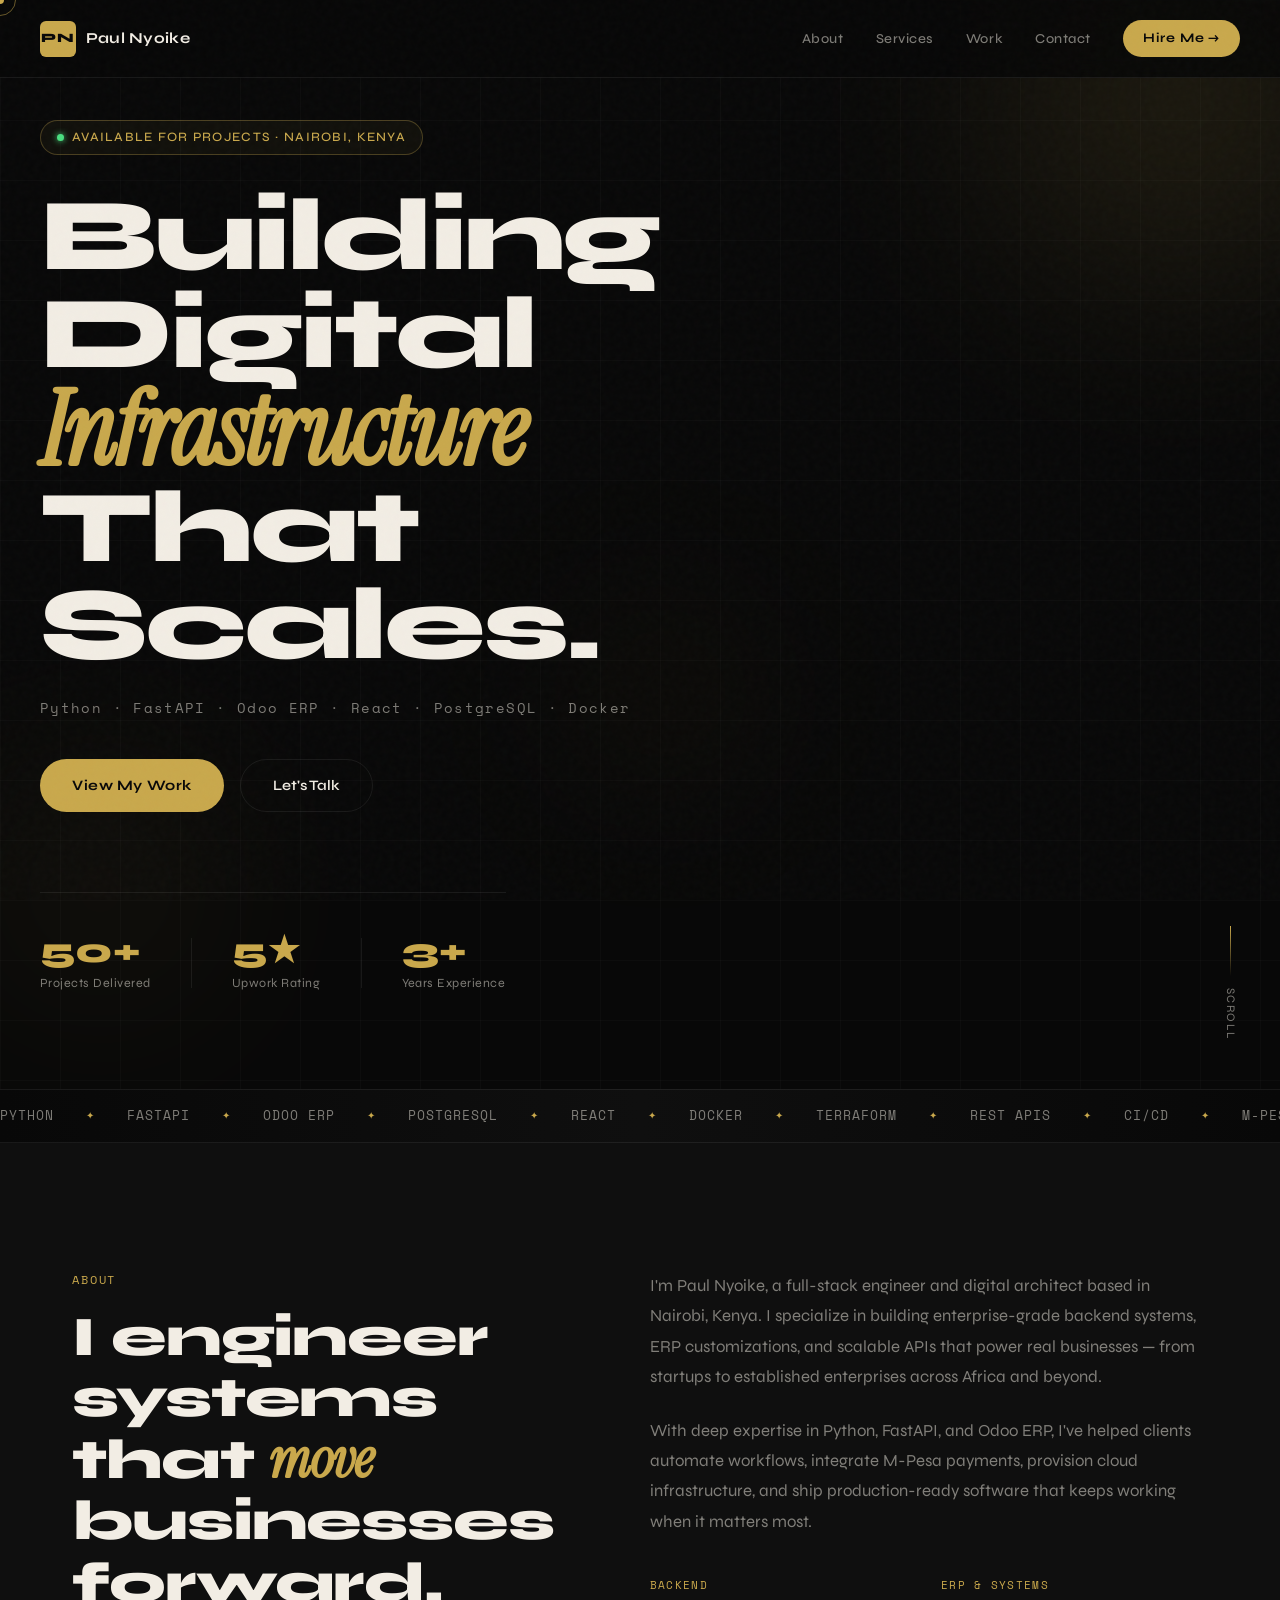
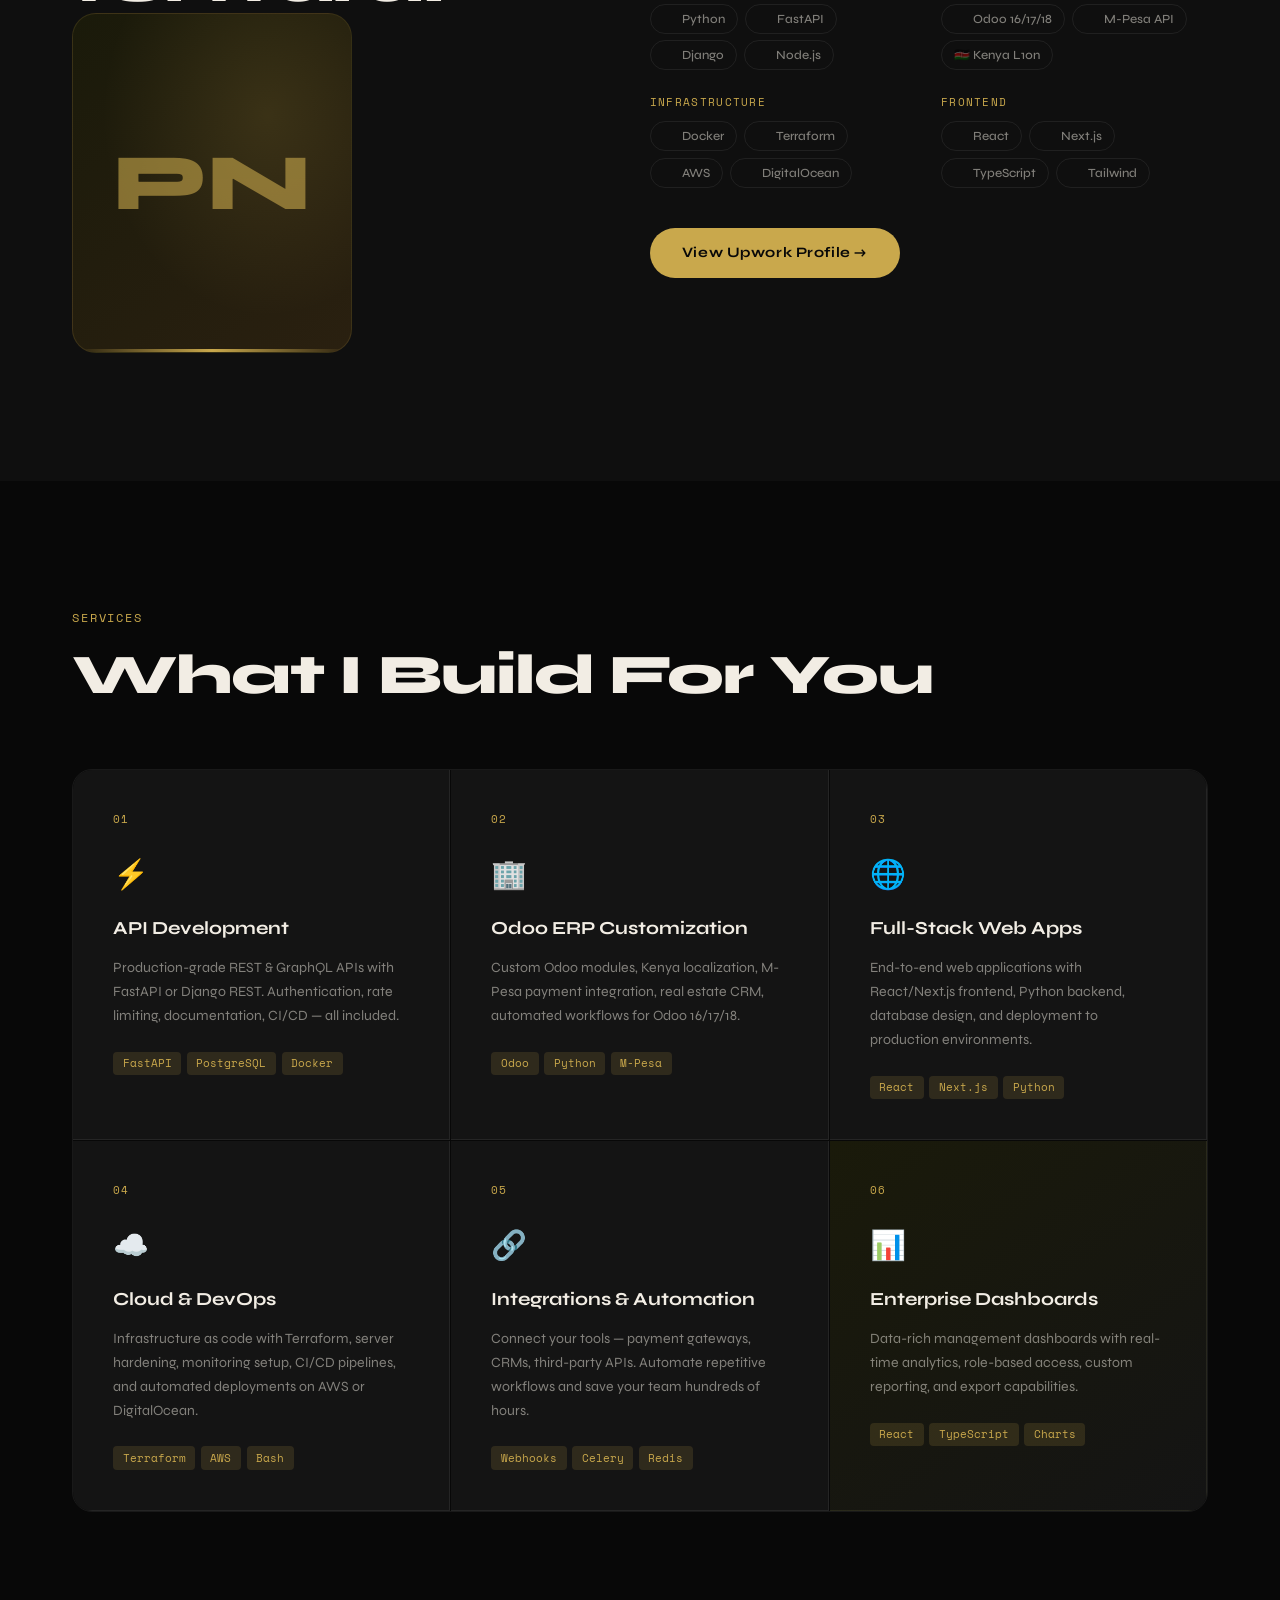
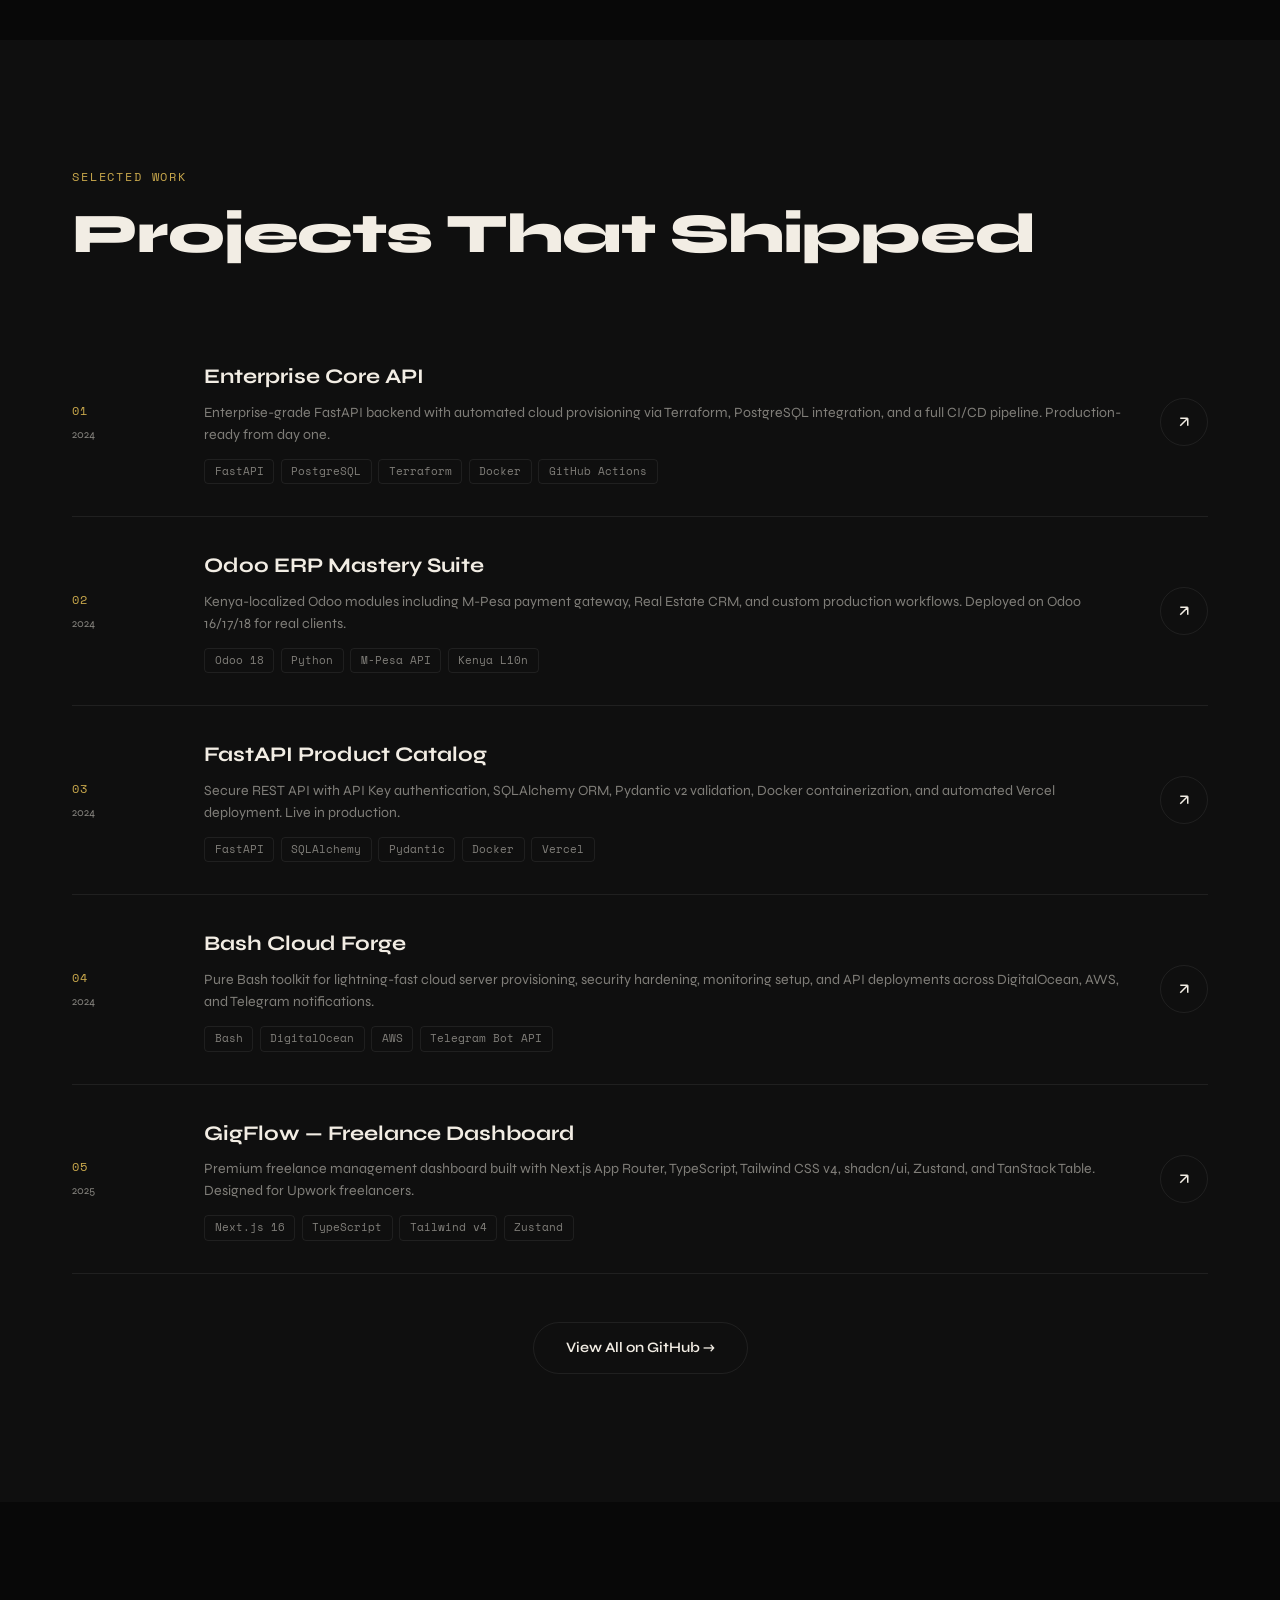
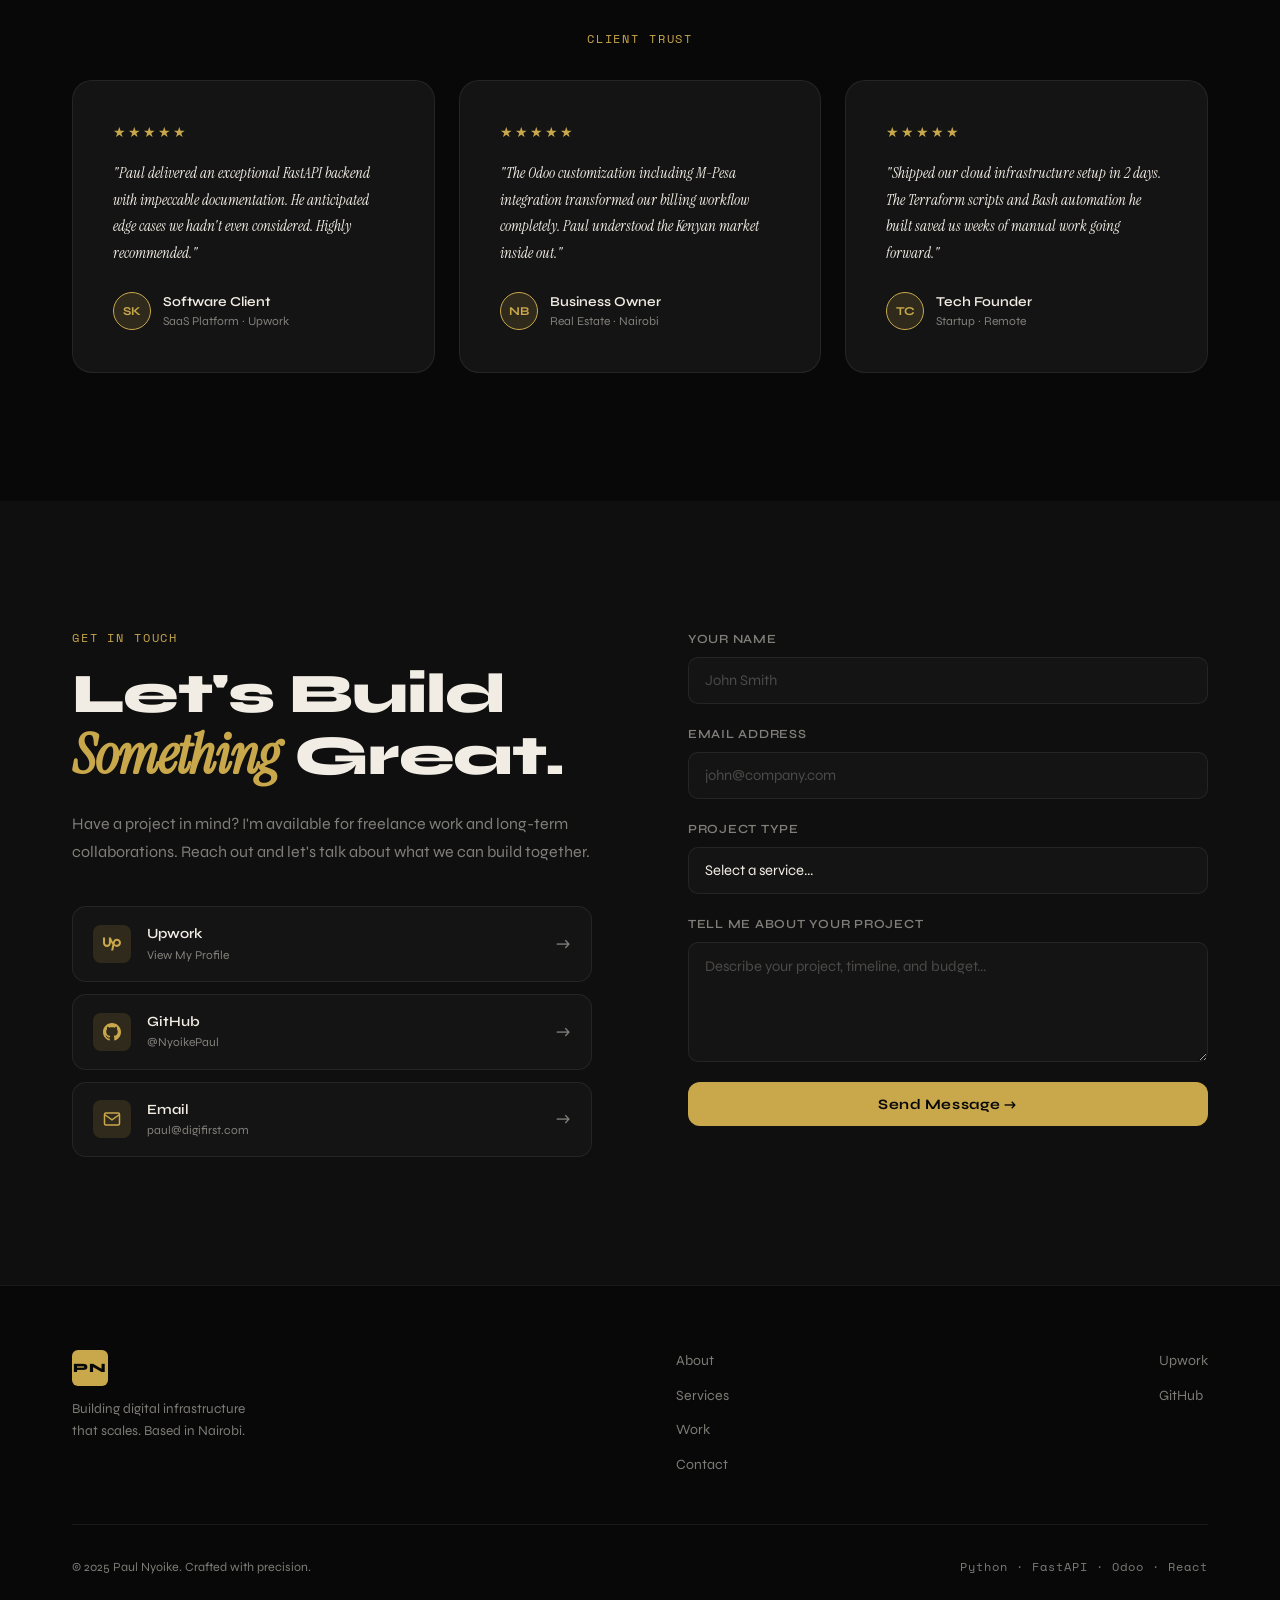
==== index.html @ 5042aa49 "feat: official brand logos in marquee and skill tags via Simple Icons" ====
<!DOCTYPE html>
<html lang="en">
<head>
  <meta charset="UTF-8">
  <meta name="viewport" content="width=device-width, initial-scale=1.0">
  <title>Paul Nyoike — Full-Stack Engineer & Digital Architect</title>
  <meta name="description" content="Python Backend Engineer | Odoo ERP | FastAPI | React | Scalable APIs & Workflow Automation. Based in Nairobi, serving clients worldwide.">

  <!-- Fonts -->
  <link rel="preconnect" href="https://fonts.googleapis.com">
  <link href="https://fonts.googleapis.com/css2?family=Syne:wght@400;500;600;700;800&family=Instrument+Serif:ital@0;1&family=Space+Mono:wght@400;700&display=swap" rel="stylesheet">

  <link rel="stylesheet" href="css/styles.css">
</head>
<body>

  <!-- Custom Cursor -->
  <div class="cursor" id="cursor"></div>
  <div class="cursor-follower" id="cursorFollower"></div>

  <!-- Noise Overlay -->
  <div class="noise"></div>

  <!-- ======================== NAVIGATION ======================== -->
  <nav class="nav" id="nav">
    <div class="nav-logo">
      <span class="logo-mark">PN</span>
      <span class="logo-text">Paul Nyoike</span>
    </div>
    <div class="nav-links">
      <a href="#about" class="nav-link">About</a>
      <a href="#services" class="nav-link">Services</a>
      <a href="#projects" class="nav-link">Work</a>
      <a href="#contact" class="nav-link">Contact</a>
    </div>
    <a href="https://www.upwork.com/freelancers/~0117b7d1b005b4b7f8" target="_blank" class="nav-cta">Hire Me →</a>
    <button class="hamburger" id="hamburger" aria-label="Menu">
      <span></span><span></span>
    </button>
  </nav>

  <!-- Mobile Menu -->
  <div class="mobile-menu" id="mobileMenu">
    <a href="#about" class="mob-link">About</a>
    <a href="#services" class="mob-link">Services</a>
    <a href="#projects" class="mob-link">Work</a>
    <a href="#contact" class="mob-link">Contact</a>
    <a href="https://www.upwork.com/freelancers/~0117b7d1b005b4b7f8" target="_blank" class="mob-cta">Hire Me on Upwork →</a>
  </div>

  <!-- ======================== HERO ======================== -->
  <section class="hero" id="home">
    <div class="hero-bg">
      <div class="orb orb-1"></div>
      <div class="orb orb-2"></div>
      <div class="orb orb-3"></div>
      <div class="grid-lines"></div>
    </div>

    <div class="hero-content">
      <div class="hero-eyebrow reveal">
        <span class="status-dot"></span>
        <span>Available for Projects · Nairobi, Kenya</span>
      </div>

      <h1 class="hero-title">
        <span class="line reveal-line" style="--delay:0.1s">Building Digital</span>
        <span class="line italic reveal-line" style="--delay:0.25s">Infrastructure</span>
        <span class="line reveal-line" style="--delay:0.4s">That Scales.</span>
      </h1>

      <p class="hero-sub reveal" style="--delay:0.55s">
        Python · FastAPI · Odoo ERP · React · PostgreSQL · Docker
      </p>

      <div class="hero-actions reveal" style="--delay:0.7s">
        <a href="#projects" class="btn-primary">View My Work</a>
        <a href="#contact" class="btn-ghost">Let's Talk</a>
      </div>
    </div>

    <div class="hero-stats reveal" style="--delay:0.85s">
      <div class="stat">
        <span class="stat-num">50+</span>
        <span class="stat-label">Projects Delivered</span>
      </div>
      <div class="stat-div"></div>
      <div class="stat">
        <span class="stat-num">5★</span>
        <span class="stat-label">Upwork Rating</span>
      </div>
      <div class="stat-div"></div>
      <div class="stat">
        <span class="stat-num">3+</span>
        <span class="stat-label">Years Experience</span>
      </div>
    </div>

    <div class="scroll-indicator">
      <div class="scroll-line"></div>
      <span>Scroll</span>
    </div>
  </section>

  <!-- ======================== MARQUEE ======================== -->
  <div class="marquee-wrapper">
    <div class="marquee-track">
      <span>Python</span><span class="dot">✦</span>
      <span>FastAPI</span><span class="dot">✦</span>
      <span>Odoo ERP</span><span class="dot">✦</span>
      <span>PostgreSQL</span><span class="dot">✦</span>
      <span>React</span><span class="dot">✦</span>
      <span>Docker</span><span class="dot">✦</span>
      <span>Terraform</span><span class="dot">✦</span>
      <span>REST APIs</span><span class="dot">✦</span>
      <span>CI/CD</span><span class="dot">✦</span>
      <span>M-Pesa</span><span class="dot">✦</span>
      <span>Node.js</span><span class="dot">✦</span>
      <span>Bash</span><span class="dot">✦</span>

      <!-- Duplicate for seamless loop -->
      <span>Python</span><span class="dot">✦</span>
      <span>FastAPI</span><span class="dot">✦</span>
      <span>Odoo ERP</span><span class="dot">✦</span>
      <span>PostgreSQL</span><span class="dot">✦</span>
      <span>React</span><span class="dot">✦</span>
      <span>Docker</span><span class="dot">✦</span>
      <span>Terraform</span><span class="dot">✦</span>
      <span>REST APIs</span><span class="dot">✦</span>
      <span>CI/CD</span><span class="dot">✦</span>
      <span>M-Pesa</span><span class="dot">✦</span>
      <span>Node.js</span><span class="dot">✦</span>
      <span>Bash</span><span class="dot">✦</span>
    </div>
  </div>

  <!-- ======================== ABOUT ======================== -->
  <section class="about section" id="about">
    <div class="container">
      <div class="about-grid">
        <div class="about-left">
          <div class="section-label reveal">About</div>
          <h2 class="section-title reveal">
            I engineer systems that <em>move</em> businesses forward.
          </h2>
          <div class="about-portrait reveal">
            <div class="portrait-frame">
              <div class="portrait-inner">
                <span class="portrait-initials">PN</span>
                <div class="portrait-accent"></div>
              </div>
            </div>
          </div>
        </div>

        <div class="about-right">
          <p class="about-text reveal">
            I'm Paul Nyoike, a full-stack engineer and digital architect based in Nairobi, Kenya.
            I specialize in building enterprise-grade backend systems, ERP customizations, and scalable APIs
            that power real businesses — from startups to established enterprises across Africa and beyond.
          </p>
          <p class="about-text reveal">
            With deep expertise in Python, FastAPI, and Odoo ERP, I've helped clients automate workflows,
            integrate M-Pesa payments, provision cloud infrastructure, and ship production-ready software
            that keeps working when it matters most.
          </p>

          <div class="about-skills reveal">
            <div class="skill-group">
              <div class="skill-label">Backend</div>
              <div class="skill-tags">
                <span><img src="https://cdn.simpleicons.org/python/3776AB" alt="">Python</span><span><img src="https://cdn.simpleicons.org/fastapi/009688" alt="">FastAPI</span><span><img src="https://cdn.simpleicons.org/django/092E20" alt="">Django</span><span><img src="https://cdn.simpleicons.org/nodedotjs/339933" alt="">Node.js</span>
              </div>
            </div>
            <div class="skill-group">
              <div class="skill-label">ERP & Systems</div>
              <div class="skill-tags">
                <span><img src="https://cdn.simpleicons.org/odoo/714B67" alt="">Odoo 16/17/18</span><span><img src="https://cdn.simpleicons.org/safaricom/00A550" alt="">M-Pesa API</span><span>🇰🇪 Kenya L10n</span>
              </div>
            </div>
            <div class="skill-group">
              <div class="skill-label">Infrastructure</div>
              <div class="skill-tags">
                <span><img src="https://cdn.simpleicons.org/docker/2496ED" alt="">Docker</span><span><img src="https://cdn.simpleicons.org/terraform/7B42BC" alt="">Terraform</span><span><img src="https://cdn.simpleicons.org/amazonaws/FF9900" alt="">AWS</span><span><img src="https://cdn.simpleicons.org/digitalocean/0080FF" alt="">DigitalOcean</span>
              </div>
            </div>
            <div class="skill-group">
              <div class="skill-label">Frontend</div>
              <div class="skill-tags">
                <span><img src="https://cdn.simpleicons.org/react/61DAFB" alt="">React</span><span><img src="https://cdn.simpleicons.org/nextdotjs/ffffff" alt="">Next.js</span><span><img src="https://cdn.simpleicons.org/typescript/3178C6" alt="">TypeScript</span><span><img src="https://cdn.simpleicons.org/tailwindcss/06B6D4" alt="">Tailwind</span>
              </div>
            </div>
          </div>

          <a href="https://www.upwork.com/freelancers/~0117b7d1b005b4b7f8" target="_blank" class="btn-primary reveal">
            View Upwork Profile →
          </a>
        </div>
      </div>
    </div>
  </section>

  <!-- ======================== SERVICES ======================== -->
  <section class="services section" id="services">
    <div class="container">
      <div class="section-header reveal">
        <div class="section-label">Services</div>
        <h2 class="section-title">What I Build For You</h2>
      </div>

      <div class="services-grid">
        <div class="service-card reveal" style="--card-delay:0s">
          <div class="service-num">01</div>
          <div class="service-icon">⚡</div>
          <h3 class="service-title">API Development</h3>
          <p class="service-desc">Production-grade REST & GraphQL APIs with FastAPI or Django REST. Authentication, rate limiting, documentation, CI/CD — all included.</p>
          <div class="service-tech"><span>FastAPI</span><span>PostgreSQL</span><span>Docker</span></div>
        </div>

        <div class="service-card reveal" style="--card-delay:0.1s">
          <div class="service-num">02</div>
          <div class="service-icon">🏢</div>
          <h3 class="service-title">Odoo ERP Customization</h3>
          <p class="service-desc">Custom Odoo modules, Kenya localization, M-Pesa payment integration, real estate CRM, automated workflows for Odoo 16/17/18.</p>
          <div class="service-tech"><span>Odoo</span><span>Python</span><span>M-Pesa</span></div>
        </div>

        <div class="service-card reveal" style="--card-delay:0.2s">
          <div class="service-num">03</div>
          <div class="service-icon">🌐</div>
          <h3 class="service-title">Full-Stack Web Apps</h3>
          <p class="service-desc">End-to-end web applications with React/Next.js frontend, Python backend, database design, and deployment to production environments.</p>
          <div class="service-tech"><span>React</span><span>Next.js</span><span>Python</span></div>
        </div>

        <div class="service-card reveal" style="--card-delay:0.3s">
          <div class="service-num">04</div>
          <div class="service-icon">☁️</div>
          <h3 class="service-title">Cloud & DevOps</h3>
          <p class="service-desc">Infrastructure as code with Terraform, server hardening, monitoring setup, CI/CD pipelines, and automated deployments on AWS or DigitalOcean.</p>
          <div class="service-tech"><span>Terraform</span><span>AWS</span><span>Bash</span></div>
        </div>

        <div class="service-card reveal" style="--card-delay:0.4s">
          <div class="service-num">05</div>
          <div class="service-icon">🔗</div>
          <h3 class="service-title">Integrations & Automation</h3>
          <p class="service-desc">Connect your tools — payment gateways, CRMs, third-party APIs. Automate repetitive workflows and save your team hundreds of hours.</p>
          <div class="service-tech"><span>Webhooks</span><span>Celery</span><span>Redis</span></div>
        </div>

        <div class="service-card reveal service-card--highlight" style="--card-delay:0.5s">
          <div class="service-num">06</div>
          <div class="service-icon">📊</div>
          <h3 class="service-title">Enterprise Dashboards</h3>
          <p class="service-desc">Data-rich management dashboards with real-time analytics, role-based access, custom reporting, and export capabilities.</p>
          <div class="service-tech"><span>React</span><span>TypeScript</span><span>Charts</span></div>
        </div>
      </div>
    </div>
  </section>

  <!-- ======================== PROJECTS ======================== -->
  <section class="projects section" id="projects">
    <div class="container">
      <div class="section-header reveal">
        <div class="section-label">Selected Work</div>
        <h2 class="section-title">Projects That Shipped</h2>
      </div>

      <div class="projects-list">

        <article class="project-item reveal">
          <div class="project-meta">
            <span class="project-num">01</span>
            <span class="project-year">2024</span>
          </div>
          <div class="project-body">
            <h3 class="project-title">Enterprise Core API</h3>
            <p class="project-desc">Enterprise-grade FastAPI backend with automated cloud provisioning via Terraform, PostgreSQL integration, and a full CI/CD pipeline. Production-ready from day one.</p>
            <div class="project-stack">
              <span>FastAPI</span><span>PostgreSQL</span><span>Terraform</span><span>Docker</span><span>GitHub Actions</span>
            </div>
          </div>
          <a href="https://github.com/NyoikePaul/enterprise-core-api" target="_blank" class="project-link">
            <svg viewBox="0 0 24 24" fill="none" stroke="currentColor" stroke-width="2">
              <path d="M7 17L17 7M17 7H7M17 7v10"/>
            </svg>
          </a>
        </article>

        <article class="project-item reveal">
          <div class="project-meta">
            <span class="project-num">02</span>
            <span class="project-year">2024</span>
          </div>
          <div class="project-body">
            <h3 class="project-title">Odoo ERP Mastery Suite</h3>
            <p class="project-desc">Kenya-localized Odoo modules including M-Pesa payment gateway, Real Estate CRM, and custom production workflows. Deployed on Odoo 16/17/18 for real clients.</p>
            <div class="project-stack">
              <span>Odoo 18</span><span>Python</span><span>M-Pesa API</span><span>Kenya L10n</span>
            </div>
          </div>
          <a href="https://github.com/NyoikePaul/OdooERP" target="_blank" class="project-link">
            <svg viewBox="0 0 24 24" fill="none" stroke="currentColor" stroke-width="2">
              <path d="M7 17L17 7M17 7H7M17 7v10"/>
            </svg>
          </a>
        </article>

        <article class="project-item reveal">
          <div class="project-meta">
            <span class="project-num">03</span>
            <span class="project-year">2024</span>
          </div>
          <div class="project-body">
            <h3 class="project-title">FastAPI Product Catalog</h3>
            <p class="project-desc">Secure REST API with API Key authentication, SQLAlchemy ORM, Pydantic v2 validation, Docker containerization, and automated Vercel deployment. Live in production.</p>
            <div class="project-stack">
              <span>FastAPI</span><span>SQLAlchemy</span><span>Pydantic</span><span>Docker</span><span>Vercel</span>
            </div>
          </div>
          <a href="https://fastapi-product-catalog.vercel.app/" target="_blank" class="project-link">
            <svg viewBox="0 0 24 24" fill="none" stroke="currentColor" stroke-width="2">
              <path d="M7 17L17 7M17 7H7M17 7v10"/>
            </svg>
          </a>
        </article>

        <article class="project-item reveal">
          <div class="project-meta">
            <span class="project-num">04</span>
            <span class="project-year">2024</span>
          </div>
          <div class="project-body">
            <h3 class="project-title">Bash Cloud Forge</h3>
            <p class="project-desc">Pure Bash toolkit for lightning-fast cloud server provisioning, security hardening, monitoring setup, and API deployments across DigitalOcean, AWS, and Telegram notifications.</p>
            <div class="project-stack">
              <span>Bash</span><span>DigitalOcean</span><span>AWS</span><span>Telegram Bot API</span>
            </div>
          </div>
          <a href="https://github.com/NyoikePaul/bash-cloud-forge" target="_blank" class="project-link">
            <svg viewBox="0 0 24 24" fill="none" stroke="currentColor" stroke-width="2">
              <path d="M7 17L17 7M17 7H7M17 7v10"/>
            </svg>
          </a>
        </article>

        <article class="project-item reveal">
          <div class="project-meta">
            <span class="project-num">05</span>
            <span class="project-year">2025</span>
          </div>
          <div class="project-body">
            <h3 class="project-title">GigFlow — Freelance Dashboard</h3>
            <p class="project-desc">Premium freelance management dashboard built with Next.js App Router, TypeScript, Tailwind CSS v4, shadcn/ui, Zustand, and TanStack Table. Designed for Upwork freelancers.</p>
            <div class="project-stack">
              <span>Next.js 16</span><span>TypeScript</span><span>Tailwind v4</span><span>Zustand</span>
            </div>
          </div>
          <a href="https://github.com/NyoikePaul/gigflow" target="_blank" class="project-link">
            <svg viewBox="0 0 24 24" fill="none" stroke="currentColor" stroke-width="2">
              <path d="M7 17L17 7M17 7H7M17 7v10"/>
            </svg>
          </a>
        </article>

      </div>

      <div class="projects-footer reveal">
        <a href="https://github.com/NyoikePaul" target="_blank" class="btn-ghost">View All on GitHub →</a>
      </div>
    </div>
  </section>

  <!-- ======================== TESTIMONIALS ======================== -->
  <section class="testimonials section">
    <div class="container">
      <div class="section-label reveal" style="text-align:center">Client Trust</div>
      <div class="testimonials-grid">
        <div class="testimonial reveal">
          <div class="testimonial-stars">★★★★★</div>
          <p class="testimonial-text">"Paul delivered an exceptional FastAPI backend with impeccable documentation. He anticipated edge cases we hadn't even considered. Highly recommended."</p>
          <div class="testimonial-author">
            <div class="author-avatar">SK</div>
            <div>
              <div class="author-name">Software Client</div>
              <div class="author-role">SaaS Platform · Upwork</div>
            </div>
          </div>
        </div>

        <div class="testimonial reveal">
          <div class="testimonial-stars">★★★★★</div>
          <p class="testimonial-text">"The Odoo customization including M-Pesa integration transformed our billing workflow completely. Paul understood the Kenyan market inside out."</p>
          <div class="testimonial-author">
            <div class="author-avatar">NB</div>
            <div>
              <div class="author-name">Business Owner</div>
              <div class="author-role">Real Estate · Nairobi</div>
            </div>
          </div>
        </div>

        <div class="testimonial reveal">
          <div class="testimonial-stars">★★★★★</div>
          <p class="testimonial-text">"Shipped our cloud infrastructure setup in 2 days. The Terraform scripts and Bash automation he built saved us weeks of manual work going forward."</p>
          <div class="testimonial-author">
            <div class="author-avatar">TC</div>
            <div>
              <div class="author-name">Tech Founder</div>
              <div class="author-role">Startup · Remote</div>
            </div>
          </div>
        </div>
      </div>
    </div>
  </section>

  <!-- ======================== CONTACT ======================== -->
  <section class="contact section" id="contact">
    <div class="container">
      <div class="contact-inner">
        <div class="contact-left reveal">
          <div class="section-label">Get In Touch</div>
          <h2 class="section-title">Let's Build <em>Something</em> Great.</h2>
          <p class="contact-sub">Have a project in mind? I'm available for freelance work and long-term collaborations. Reach out and let's talk about what we can build together.</p>

          <div class="contact-channels">
            <a href="https://www.upwork.com/freelancers/~0117b7d1b005b4b7f8" target="_blank" class="contact-channel">
              <div class="channel-icon">
                <svg viewBox="0 0 24 24" fill="currentColor"><path d="M18.561 13.158c-1.102 0-2.135-.467-3.074-1.227l.228-1.076.008-.042c.207-1.143.849-3.06 2.839-3.06 1.492 0 2.703 1.212 2.703 2.703-.001 1.489-1.212 2.702-2.704 2.702zm0-8.14c-2.539 0-4.51 1.649-5.31 4.366-1.22-1.834-2.148-4.036-2.687-5.892H7.828v7.112c-.002 1.406-1.141 2.546-2.547 2.546-1.405 0-2.543-1.14-2.543-2.546V3.492H0v7.112c0 2.914 2.37 5.303 5.281 5.303 2.913 0 5.283-2.389 5.283-5.303v-1.19c.529 1.107 1.182 2.229 1.974 3.221l-1.673 7.873h2.797l1.213-5.71c1.063.679 2.285 1.109 3.686 1.109 3 0 5.439-2.452 5.439-5.45 0-3-2.439-5.439-5.439-5.439z"/></svg>
              </div>
              <div class="channel-info">
                <span class="channel-name">Upwork</span>
                <span class="channel-handle">View My Profile</span>
              </div>
              <span class="channel-arrow">→</span>
            </a>

            <a href="https://github.com/NyoikePaul" target="_blank" class="contact-channel">
              <div class="channel-icon">
                <svg viewBox="0 0 24 24" fill="currentColor"><path d="M12 0c-6.626 0-12 5.373-12 12 0 5.302 3.438 9.8 8.207 11.387.599.111.793-.261.793-.577v-2.234c-3.338.726-4.033-1.416-4.033-1.416-.546-1.387-1.333-1.756-1.333-1.756-1.089-.745.083-.729.083-.729 1.205.084 1.839 1.237 1.839 1.237 1.07 1.834 2.807 1.304 3.492.997.107-.775.418-1.305.762-1.604-2.665-.305-5.467-1.334-5.467-5.931 0-1.311.469-2.381 1.236-3.221-.124-.303-.535-1.524.117-3.176 0 0 1.008-.322 3.301 1.23.957-.266 1.983-.399 3.003-.404 1.02.005 2.047.138 3.006.404 2.291-1.552 3.297-1.23 3.297-1.23.653 1.653.242 2.874.118 3.176.77.84 1.235 1.911 1.235 3.221 0 4.609-2.807 5.624-5.479 5.921.43.372.823 1.102.823 2.222v3.293c0 .319.192.694.801.576 4.765-1.589 8.199-6.086 8.199-11.386 0-6.627-5.373-12-12-12z"/></svg>
              </div>
              <div class="channel-info">
                <span class="channel-name">GitHub</span>
                <span class="channel-handle">@NyoikePaul</span>
              </div>
              <span class="channel-arrow">→</span>
            </a>

            <a href="mailto:paul@digifirst.com" class="contact-channel">
              <div class="channel-icon">
                <svg viewBox="0 0 24 24" fill="none" stroke="currentColor" stroke-width="2"><path d="M4 4h16c1.1 0 2 .9 2 2v12c0 1.1-.9 2-2 2H4c-1.1 0-2-.9-2-2V6c0-1.1.9-2 2-2z"/><polyline points="22,6 12,13 2,6"/></svg>
              </div>
              <div class="channel-info">
                <span class="channel-name">Email</span>
                <span class="channel-handle">paul@digifirst.com</span>
              </div>
              <span class="channel-arrow">→</span>
            </a>
          </div>
        </div>

        <div class="contact-right reveal">
          <form class="contact-form" id="contactForm">
            <div class="form-group">
              <label>Your Name</label>
              <input type="text" placeholder="John Smith" required>
            </div>
            <div class="form-group">
              <label>Email Address</label>
              <input type="email" placeholder="john@company.com" required>
            </div>
            <div class="form-group">
              <label>Project Type</label>
              <select>
                <option value="">Select a service...</option>
                <option>API Development</option>
                <option>Odoo ERP Customization</option>
                <option>Full-Stack Web App</option>
                <option>Cloud & DevOps</option>
                <option>Integrations & Automation</option>
                <option>Other</option>
              </select>
            </div>
            <div class="form-group">
              <label>Tell Me About Your Project</label>
              <textarea rows="4" placeholder="Describe your project, timeline, and budget..."></textarea>
            </div>
            <button type="submit" class="btn-primary btn-full">Send Message →</button>
          </form>
        </div>
      </div>
    </div>
  </section>

  <!-- ======================== FOOTER ======================== -->
  <footer class="footer">
    <div class="container">
      <div class="footer-top">
        <div class="footer-brand">
          <span class="logo-mark">PN</span>
          <p>Building digital infrastructure<br>that scales. Based in Nairobi.</p>
        </div>
        <div class="footer-links">
          <a href="#about">About</a>
          <a href="#services">Services</a>
          <a href="#projects">Work</a>
          <a href="#contact">Contact</a>
        </div>
        <div class="footer-social">
          <a href="https://www.upwork.com/freelancers/~0117b7d1b005b4b7f8" target="_blank">Upwork</a>
          <a href="https://github.com/NyoikePaul" target="_blank">GitHub</a>
        </div>
      </div>
      <div class="footer-bottom">
        <span>© 2025 Paul Nyoike. Crafted with precision.</span>
        <span class="footer-tech">Python · FastAPI · Odoo · React</span>
      </div>
    </div>
  </footer>

  <script src="js/main.js"></script>
</body>
</html>
---- css/styles.css ----
:root {
  --black:    #080808;
  --dark:     #0f0f0f;
  --card:     #141414;
  --border:   rgba(255,255,255,0.07);
  --gold:     #C9A84C;
  --gold-lt:  #E8C96A;
  --gold-dim: rgba(201,168,76,0.15);
  --cream:    #F2EDE4;
  --white:    #ffffff;
  --muted:    rgba(242,237,228,0.5);
  --font-head: 'Syne', sans-serif;
  --font-mono: 'Space Mono', monospace;
  --font-serif: 'Instrument Serif', serif;
  --ease: cubic-bezier(0.16, 1, 0.3, 1);
}
*, *::before, *::after { margin:0; padding:0; box-sizing:border-box; }
html { scroll-behavior:smooth; }
body { background:var(--black); color:var(--cream); font-family:'Syne',sans-serif; font-size:16px; line-height:1.6; overflow-x:hidden; cursor:none; }
a { color:inherit; text-decoration:none; }
img { display:block; max-width:100%; }
button { cursor:none; border:none; background:none; font-family:inherit; }
input,select,textarea { font-family:inherit; }

.noise { position:fixed; inset:0; z-index:9999; pointer-events:none; background-image:url("data:image/svg+xml,%3Csvg viewBox='0 0 200 200' xmlns='http://www.w3.org/2000/svg'%3E%3Cfilter id='n'%3E%3CfeTurbulence type='fractalNoise' baseFrequency='0.75' numOctaves='4' stitchTiles='stitch'/%3E%3C/filter%3E%3Crect width='100%25' height='100%25' filter='url(%23n)' opacity='1'/%3E%3C/svg%3E"); opacity:0.025; }

.cursor { position:fixed; width:8px; height:8px; background:var(--gold); border-radius:50%; pointer-events:none; z-index:10000; transform:translate(-50%,-50%); transition:transform 0.1s,background 0.2s; }
.cursor-follower { position:fixed; width:32px; height:32px; border:1px solid var(--gold); border-radius:50%; pointer-events:none; z-index:9999; transform:translate(-50%,-50%); transition:all 0.35s var(--ease); opacity:0.5; }

.container { max-width:1200px; margin:0 auto; padding:0 2rem; }

/* NAV */
.nav { position:fixed; top:0; left:0; right:0; z-index:1000; display:flex; align-items:center; gap:2rem; padding:1.25rem 2.5rem; background:rgba(8,8,8,0.85); backdrop-filter:blur(20px); border-bottom:1px solid var(--border); transition:all 0.3s; }
.nav.scrolled { padding:1rem 2.5rem; }
.nav-logo { display:flex; align-items:center; gap:0.6rem; margin-right:auto; }
.logo-mark { width:36px; height:36px; background:var(--gold); color:var(--black); border-radius:6px; display:grid; place-items:center; font-weight:800; font-size:0.8rem; letter-spacing:0.05em; flex-shrink:0; }
.logo-text { font-weight:700; font-size:0.95rem; letter-spacing:0.02em; }
.nav-links { display:flex; gap:2rem; }
.nav-link { font-size:0.85rem; font-weight:500; color:var(--muted); letter-spacing:0.04em; transition:color 0.2s; position:relative; }
.nav-link::after { content:''; position:absolute; bottom:-3px; left:0; width:0; height:1px; background:var(--gold); transition:width 0.3s var(--ease); }
.nav-link:hover { color:var(--cream); }
.nav-link:hover::after { width:100%; }
.nav-cta { font-size:0.82rem; font-weight:700; letter-spacing:0.06em; padding:0.5rem 1.25rem; background:var(--gold); color:var(--black); border-radius:100px; transition:all 0.2s; }
.nav-cta:hover { background:var(--gold-lt); transform:translateY(-1px); }
.hamburger { display:none; flex-direction:column; gap:5px; padding:4px; }
.hamburger span { display:block; width:22px; height:1.5px; background:var(--cream); border-radius:2px; transition:all 0.3s; }
.hamburger.active span:first-child { transform:rotate(45deg) translate(4px,4px); }
.hamburger.active span:last-child { transform:rotate(-45deg) translate(4px,-4px); }

.mobile-menu { position:fixed; inset:0; z-index:900; background:var(--dark); display:flex; flex-direction:column; align-items:center; justify-content:center; gap:2rem; opacity:0; pointer-events:none; transition:opacity 0.3s; }
.mobile-menu.open { opacity:1; pointer-events:all; }
.mob-link { font-size:2.5rem; font-weight:700; color:var(--muted); transition:color 0.2s; }
.mob-link:hover { color:var(--cream); }
.mob-cta { font-size:1rem; font-weight:700; padding:0.75rem 2rem; background:var(--gold); color:var(--black); border-radius:100px; }

/* HERO */
.hero { min-height:100vh; display:flex; flex-direction:column; justify-content:center; align-items:flex-start; padding:120px 2.5rem 6rem; position:relative; overflow:hidden; }
.hero-bg { position:absolute; inset:0; pointer-events:none; }
.orb { position:absolute; border-radius:50%; filter:blur(80px); opacity:0.35; }
.orb-1 { width:600px; height:600px; background:radial-gradient(circle,rgba(201,168,76,0.4) 0%,transparent 70%); top:-200px; right:-200px; animation:orb-float 8s ease-in-out infinite; }
.orb-2 { width:400px; height:400px; background:radial-gradient(circle,rgba(201,168,76,0.2) 0%,transparent 70%); bottom:0; left:-100px; animation:orb-float 12s ease-in-out infinite reverse; }
.orb-3 { width:300px; height:300px; background:radial-gradient(circle,rgba(100,80,20,0.3) 0%,transparent 70%); top:50%; left:40%; animation:orb-float 6s ease-in-out infinite; }
@keyframes orb-float { 0%,100%{transform:translate(0,0);} 50%{transform:translate(30px,-30px);} }
.grid-lines { position:absolute; inset:0; background-image:linear-gradient(rgba(255,255,255,0.02) 1px,transparent 1px),linear-gradient(90deg,rgba(255,255,255,0.02) 1px,transparent 1px); background-size:60px 60px; }

.hero-content { position:relative; z-index:2; max-width:900px; }
.hero-eyebrow { display:inline-flex; align-items:center; gap:0.5rem; font-size:0.8rem; font-weight:500; letter-spacing:0.1em; text-transform:uppercase; color:var(--gold); margin-bottom:2rem; padding:0.4rem 1rem; border:1px solid rgba(201,168,76,0.3); border-radius:100px; background:rgba(201,168,76,0.05); }
.status-dot { width:7px; height:7px; border-radius:50%; background:#4ade80; box-shadow:0 0 6px #4ade80; animation:pulse-dot 2s infinite; }
@keyframes pulse-dot { 0%,100%{opacity:1;} 50%{opacity:0.5;} }
.hero-title { font-size:clamp(3.5rem,8vw,8rem); font-weight:800; line-height:0.95; letter-spacing:-0.03em; margin-bottom:1.5rem; }
.hero-title .line { display:block; }
.hero-title .italic { font-family:var(--font-serif); font-style:italic; color:var(--gold); }
.hero-sub { font-family:var(--font-mono); font-size:0.85rem; color:var(--muted); letter-spacing:0.1em; margin-bottom:2.5rem; }
.hero-actions { display:flex; gap:1rem; flex-wrap:wrap; }

.hero-stats { position:relative; z-index:2; display:flex; align-items:center; gap:2.5rem; margin-top:5rem; padding-top:2.5rem; border-top:1px solid var(--border); }
.stat { display:flex; flex-direction:column; }
.stat-num { font-size:2.2rem; font-weight:800; color:var(--gold); line-height:1; }
.stat-label { font-size:0.78rem; color:var(--muted); margin-top:0.3rem; letter-spacing:0.04em; }
.stat-div { width:1px; height:50px; background:var(--border); }
.scroll-indicator { position:absolute; bottom:3rem; right:2.5rem; display:flex; align-items:center; gap:0.75rem; font-size:0.72rem; letter-spacing:0.12em; text-transform:uppercase; color:var(--muted); writing-mode:vertical-rl; }
.scroll-line { width:1px; height:50px; background:linear-gradient(to bottom,var(--gold),transparent); animation:scroll-anim 2s ease-in-out infinite; }
@keyframes scroll-anim { 0%{transform:scaleY(0);transform-origin:top;} 50%{transform:scaleY(1);transform-origin:top;} 51%{transform:scaleY(1);transform-origin:bottom;} 100%{transform:scaleY(0);transform-origin:bottom;} }

/* MARQUEE */
.marquee-wrapper { overflow:hidden; border-top:1px solid var(--border); border-bottom:1px solid var(--border); padding:1rem 0; background:linear-gradient(to right,var(--black),var(--dark),var(--black)); }
.marquee-track { display:flex; align-items:center; gap:2rem; white-space:nowrap; animation:marquee 30s linear infinite; width:max-content; }
.marquee-track span { font-family:var(--font-mono); font-size:0.8rem; letter-spacing:0.08em; text-transform:uppercase; color:var(--muted); }
.marquee-track .dot { color:var(--gold); font-size:0.6rem; }
@keyframes marquee { from{transform:translateX(0);} to{transform:translateX(-50%);} }

/* SECTIONS */
.section { padding:8rem 0; }
.section-label { font-family:var(--font-mono); font-size:0.72rem; letter-spacing:0.16em; text-transform:uppercase; color:var(--gold); margin-bottom:1rem; }
.section-title { font-size:clamp(2.2rem,5vw,3.5rem); font-weight:800; line-height:1.1; letter-spacing:-0.02em; }
.section-title em { font-family:var(--font-serif); font-style:italic; color:var(--gold); }
.section-header { margin-bottom:4rem; }

/* BUTTONS */
.btn-primary { display:inline-flex; align-items:center; padding:0.85rem 2rem; background:var(--gold); color:var(--black); font-weight:700; font-size:0.9rem; letter-spacing:0.04em; border-radius:100px; transition:all 0.25s var(--ease); }
.btn-primary:hover { background:var(--gold-lt); transform:translateY(-2px); box-shadow:0 8px 30px rgba(201,168,76,0.3); }
.btn-ghost { display:inline-flex; align-items:center; padding:0.85rem 2rem; border:1px solid var(--border); color:var(--cream); font-weight:600; font-size:0.9rem; border-radius:100px; transition:all 0.25s var(--ease); }
.btn-ghost:hover { border-color:var(--gold); color:var(--gold); }
.btn-full { width:100%; justify-content:center; border-radius:12px; }

/* =====================================================
   REVEAL ANIMATION — JS adds .js-reveal to body first
   Only hide elements when JS is confirmed running
   ===================================================== */
.js-ready .reveal {
  opacity:0;
  transform:translateY(28px);
  transition:opacity 0.75s var(--ease), transform 0.75s var(--ease);
  transition-delay:var(--delay,0s);
}
.js-ready .reveal.visible {
  opacity:1;
  transform:translateY(0);
}

/* ABOUT */
.about { background:var(--dark); }
.about-grid { display:grid; grid-template-columns:1fr 1.4fr; gap:6rem; align-items:start; }
.portrait-frame { width:280px; height:340px; border-radius:24px; position:relative; }
.portrait-inner { width:100%; height:100%; background:linear-gradient(145deg,#1a1a0a 0%,#2a2010 100%); border-radius:24px; border:1px solid var(--gold-dim); display:flex; align-items:center; justify-content:center; position:relative; overflow:hidden; }
.portrait-inner::before { content:''; position:absolute; inset:0; background:radial-gradient(ellipse at 70% 30%,rgba(201,168,76,0.15) 0%,transparent 60%); }
.portrait-initials { font-size:5rem; font-weight:800; color:var(--gold); opacity:0.6; position:relative; z-index:1; }
.portrait-accent { position:absolute; bottom:0; left:0; right:0; height:3px; background:linear-gradient(to right,transparent,var(--gold),transparent); }
.about-text { color:var(--muted); line-height:1.8; margin-bottom:1.5rem; font-size:1.05rem; }
.about-skills { margin:2.5rem 0; display:grid; grid-template-columns:1fr 1fr; gap:1.5rem; }
.skill-label { font-family:var(--font-mono); font-size:0.68rem; letter-spacing:0.12em; text-transform:uppercase; color:var(--gold); margin-bottom:0.6rem; }
.skill-tags { display:flex; flex-wrap:wrap; gap:0.4rem; }
.skill-tags span { font-size:0.78rem; padding:0.25rem 0.75rem; border:1px solid var(--border); border-radius:100px; color:var(--muted); font-weight:500; transition:all 0.2s; }
.skill-tags span:hover { border-color:var(--gold); color:var(--gold); }

/* SERVICES */
.services-grid { display:grid; grid-template-columns:repeat(3,1fr); gap:1px; border:1px solid var(--border); border-radius:20px; overflow:hidden; }
.service-card { padding:2.5rem; background:var(--card); border-right:1px solid var(--border); border-bottom:1px solid var(--border); transition:background 0.3s; position:relative; overflow:hidden; }
.service-card::before { content:''; position:absolute; top:0; left:0; right:0; height:2px; background:linear-gradient(to right,var(--gold),transparent); transform:scaleX(0); transition:transform 0.4s var(--ease); transform-origin:left; }
.service-card:hover { background:#1a1a0f; }
.service-card:hover::before { transform:scaleX(1); }
.service-card--highlight { background:linear-gradient(145deg,#1a1a0a,#141414); }
.service-num { font-family:var(--font-mono); font-size:0.7rem; color:var(--gold); letter-spacing:0.1em; margin-bottom:1.5rem; }
.service-icon { font-size:1.8rem; margin-bottom:1rem; }
.service-title { font-size:1.15rem; font-weight:700; margin-bottom:0.75rem; }
.service-desc { font-size:0.88rem; color:var(--muted); line-height:1.7; margin-bottom:1.5rem; }
.service-tech { display:flex; flex-wrap:wrap; gap:0.35rem; }
.service-tech span { font-family:var(--font-mono); font-size:0.68rem; padding:0.2rem 0.6rem; background:var(--gold-dim); color:var(--gold); border-radius:4px; }

/* PROJECTS */
.projects { background:var(--dark); }
.projects-list { display:flex; flex-direction:column; }
.project-item { display:grid; grid-template-columns:100px 1fr auto; align-items:center; gap:2rem; padding:2rem 0; border-bottom:1px solid var(--border); transition:all 0.3s; }
.project-item:hover { padding-left:1rem; }
.project-item:hover .project-title { color:var(--gold); }
.project-meta { display:flex; flex-direction:column; gap:0.3rem; }
.project-num { font-family:var(--font-mono); font-size:0.75rem; color:var(--gold); letter-spacing:0.1em; }
.project-year { font-size:0.72rem; color:var(--muted); }
.project-title { font-size:1.3rem; font-weight:700; margin-bottom:0.5rem; transition:color 0.2s; }
.project-desc { font-size:0.88rem; color:var(--muted); line-height:1.6; margin-bottom:0.75rem; }
.project-stack { display:flex; flex-wrap:wrap; gap:0.4rem; }
.project-stack span { font-family:var(--font-mono); font-size:0.68rem; padding:0.2rem 0.6rem; border:1px solid var(--border); border-radius:4px; color:var(--muted); }
.project-link { width:48px; height:48px; border:1px solid var(--border); border-radius:50%; display:grid; place-items:center; transition:all 0.2s; flex-shrink:0; }
.project-link svg { width:18px; height:18px; }
.project-link:hover { border-color:var(--gold); background:var(--gold-dim); color:var(--gold); }
.projects-footer { margin-top:3rem; text-align:center; }

/* TESTIMONIALS */
.testimonials { background:var(--black); }
.testimonials-grid { display:grid; grid-template-columns:repeat(3,1fr); gap:1.5rem; margin-top:2rem; }
.testimonial { padding:2.5rem; background:var(--card); border:1px solid var(--border); border-radius:20px; transition:border-color 0.2s; }
.testimonial:hover { border-color:rgba(201,168,76,0.3); }
.testimonial-stars { color:var(--gold); font-size:0.9rem; margin-bottom:1rem; letter-spacing:2px; }
.testimonial-text { font-size:0.95rem; color:var(--cream); line-height:1.75; margin-bottom:1.5rem; font-family:var(--font-serif); font-style:italic; }
.testimonial-author { display:flex; align-items:center; gap:0.75rem; }
.author-avatar { width:38px; height:38px; border-radius:50%; background:var(--gold-dim); border:1px solid var(--gold); display:grid; place-items:center; font-size:0.75rem; font-weight:700; color:var(--gold); flex-shrink:0; }
.author-name { font-size:0.85rem; font-weight:600; }
.author-role { font-size:0.75rem; color:var(--muted); }

/* CONTACT */
.contact { background:var(--dark); }
.contact-inner { display:grid; grid-template-columns:1fr 1fr; gap:6rem; align-items:start; }
.contact-sub { color:var(--muted); line-height:1.75; margin:1.5rem 0 2.5rem; font-size:1rem; }
.contact-channels { display:flex; flex-direction:column; gap:0.75rem; }
.contact-channel { display:flex; align-items:center; gap:1rem; padding:1rem 1.25rem; background:var(--card); border:1px solid var(--border); border-radius:14px; transition:all 0.2s; }
.contact-channel:hover { border-color:var(--gold); background:#1a1a0a; }
.channel-icon { width:38px; height:38px; background:var(--gold-dim); border-radius:8px; display:grid; place-items:center; color:var(--gold); flex-shrink:0; }
.channel-icon svg { width:18px; height:18px; }
.channel-info { flex:1; }
.channel-name { display:block; font-size:0.88rem; font-weight:600; }
.channel-handle { display:block; font-size:0.75rem; color:var(--muted); }
.channel-arrow { color:var(--muted); font-size:1.1rem; transition:transform 0.2s; }
.contact-channel:hover .channel-arrow { transform:translateX(4px); color:var(--gold); }
.contact-form { display:flex; flex-direction:column; gap:1.25rem; }
.form-group { display:flex; flex-direction:column; gap:0.5rem; }
.form-group label { font-size:0.78rem; font-weight:600; letter-spacing:0.06em; text-transform:uppercase; color:var(--muted); }
.form-group input,.form-group select,.form-group textarea { background:var(--card); border:1px solid var(--border); border-radius:10px; padding:0.85rem 1rem; color:var(--cream); font-size:0.92rem; outline:none; transition:border-color 0.2s; appearance:none; }
.form-group input:focus,.form-group select:focus,.form-group textarea:focus { border-color:var(--gold); }
.form-group input::placeholder,.form-group textarea::placeholder { color:rgba(242,237,228,0.25); }
.form-group select option { background:var(--dark); }
.form-group textarea { resize:vertical; min-height:120px; }

/* FOOTER */
.footer { background:var(--black); border-top:1px solid var(--border); padding:4rem 0 2rem; }
.footer-top { display:flex; justify-content:space-between; align-items:flex-start; margin-bottom:3rem; gap:3rem; }
.footer-brand p { font-size:0.85rem; color:var(--muted); margin-top:0.75rem; line-height:1.6; }
.footer-links,.footer-social { display:flex; flex-direction:column; gap:0.75rem; }
.footer-links a,.footer-social a { font-size:0.88rem; color:var(--muted); transition:color 0.2s; }
.footer-links a:hover,.footer-social a:hover { color:var(--gold); }
.footer-bottom { display:flex; justify-content:space-between; align-items:center; padding-top:2rem; border-top:1px solid var(--border); font-size:0.78rem; color:var(--muted); }
.footer-tech { font-family:var(--font-mono); letter-spacing:0.08em; }

/* RESPONSIVE */
@media(max-width:1024px){
  .services-grid{grid-template-columns:repeat(2,1fr);}
  .about-grid{grid-template-columns:1fr;gap:3rem;}
  .about-portrait{display:none;}
}
@media(max-width:768px){
  .nav-links,.nav-cta{display:none;}
  .hamburger{display:flex;}
  .hero{padding:100px 1.5rem 4rem;}
  .hero-stats{gap:1.5rem;}
  .stat-num{font-size:1.8rem;}
  .services-grid{grid-template-columns:1fr;}
  .testimonials-grid{grid-template-columns:1fr;}
  .contact-inner{grid-template-columns:1fr;gap:3rem;}
  .project-item{grid-template-columns:80px 1fr;}
  .project-link{display:none;}
  .footer-top{flex-direction:column;}
  .footer-bottom{flex-direction:column;gap:0.5rem;text-align:center;}
  .about-skills{grid-template-columns:1fr;}
  .scroll-indicator{display:none;}
  body{cursor:auto;}
  .cursor,.cursor-follower{display:none;}
}
@media(max-width:480px){
  .hero-title{font-size:2.8rem;}
  .section-title{font-size:2rem;}
  .hero-stats{flex-direction:column;align-items:flex-start;gap:1rem;}
  .stat-div{display:none;}
  .nav{padding:1rem 1.5rem;}
  .container{padding:0 1.5rem;}
  .section{padding:5rem 0;}
}

/* =====================================================
   OFFICIAL BRAND ICONS — MARQUEE & SKILL TAGS
   ===================================================== */
.tech-badge {
  display:inline-flex; align-items:center; gap:0.45rem;
  font-family:var(--font-mono); font-size:0.78rem;
  letter-spacing:0.06em; text-transform:uppercase;
  color:var(--muted);
}
.tech-badge img {
  width:16px; height:16px;
  object-fit:contain; flex-shrink:0;
  filter:brightness(1);
}
.sep { color:var(--gold); font-size:0.55rem; }

.skill-tags span {
  display:inline-flex; align-items:center; gap:0.4rem;
}
.skill-tags span img {
  width:13px; height:13px; object-fit:contain; flex-shrink:0;
}

.service-tech span {
  display:inline-flex; align-items:center; gap:0.3rem;
}
.service-tech span img {
  width:11px; height:11px; object-fit:contain; flex-shrink:0;
}
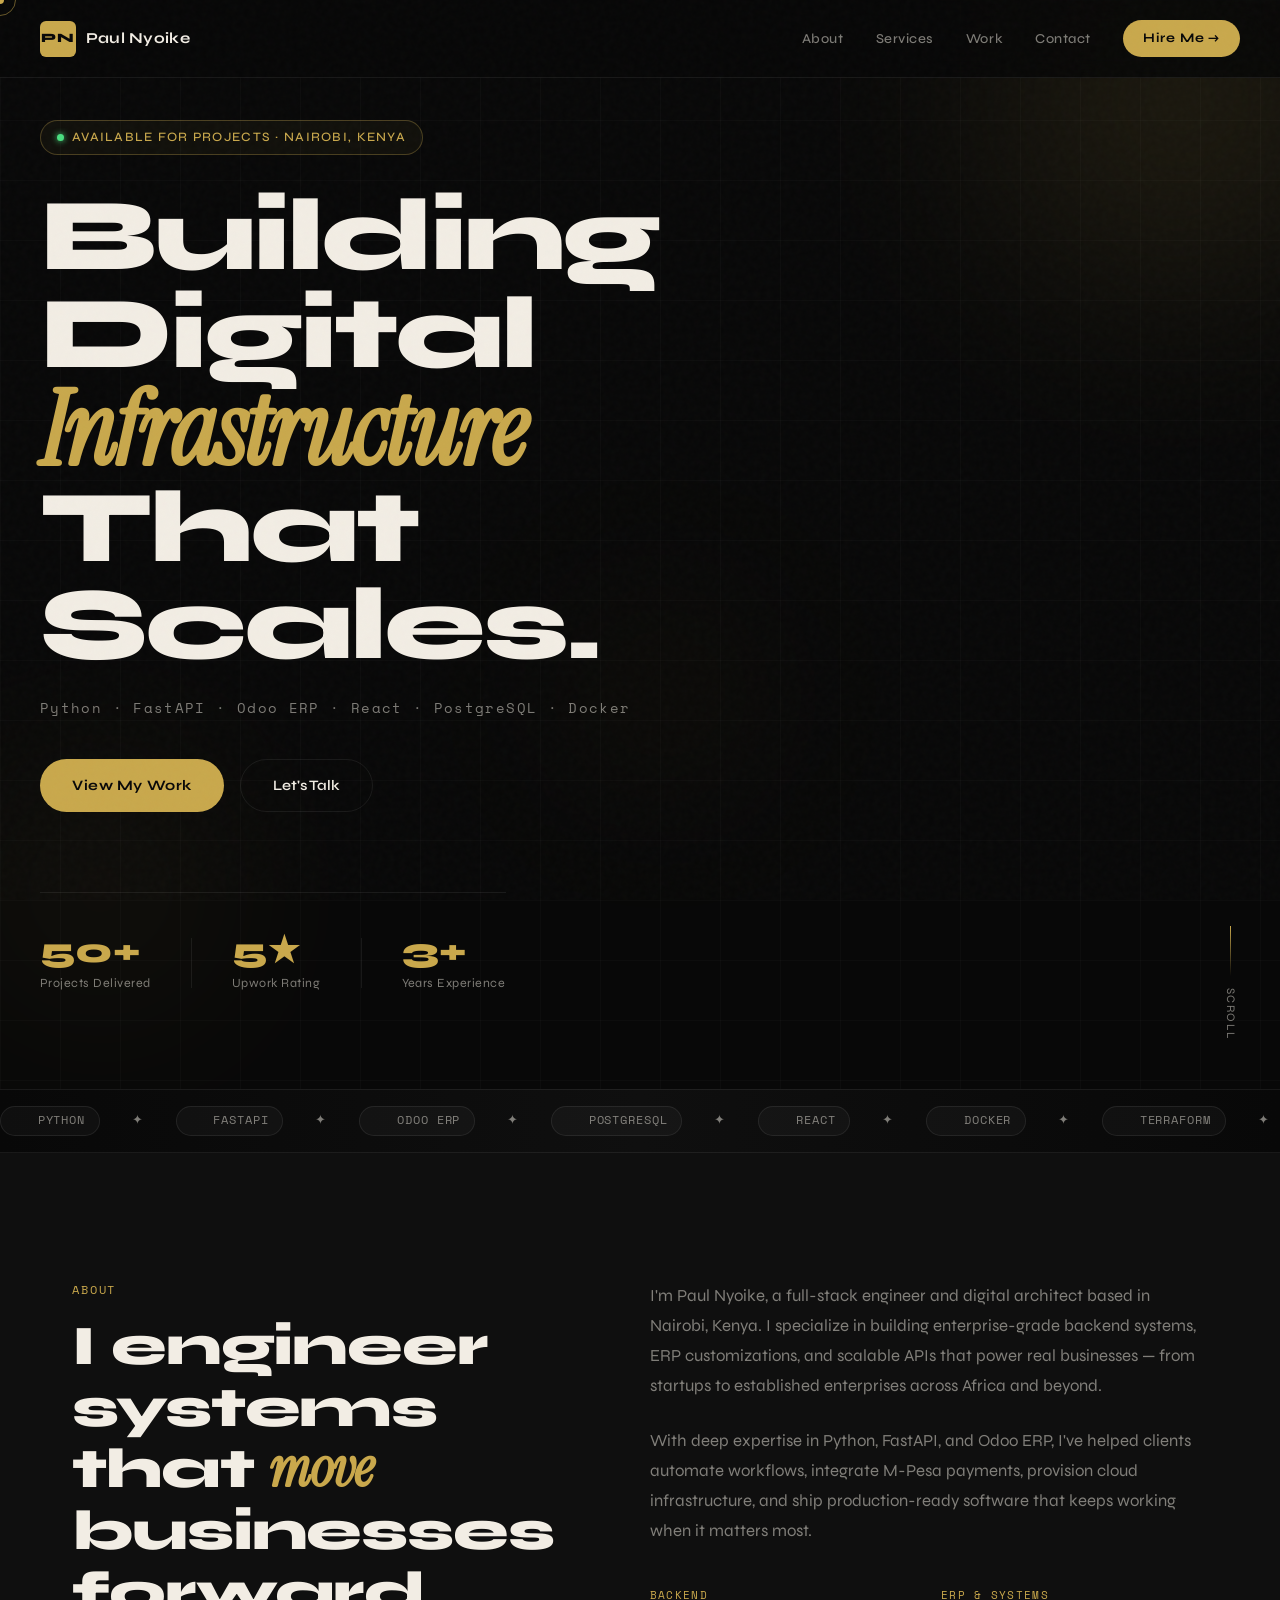
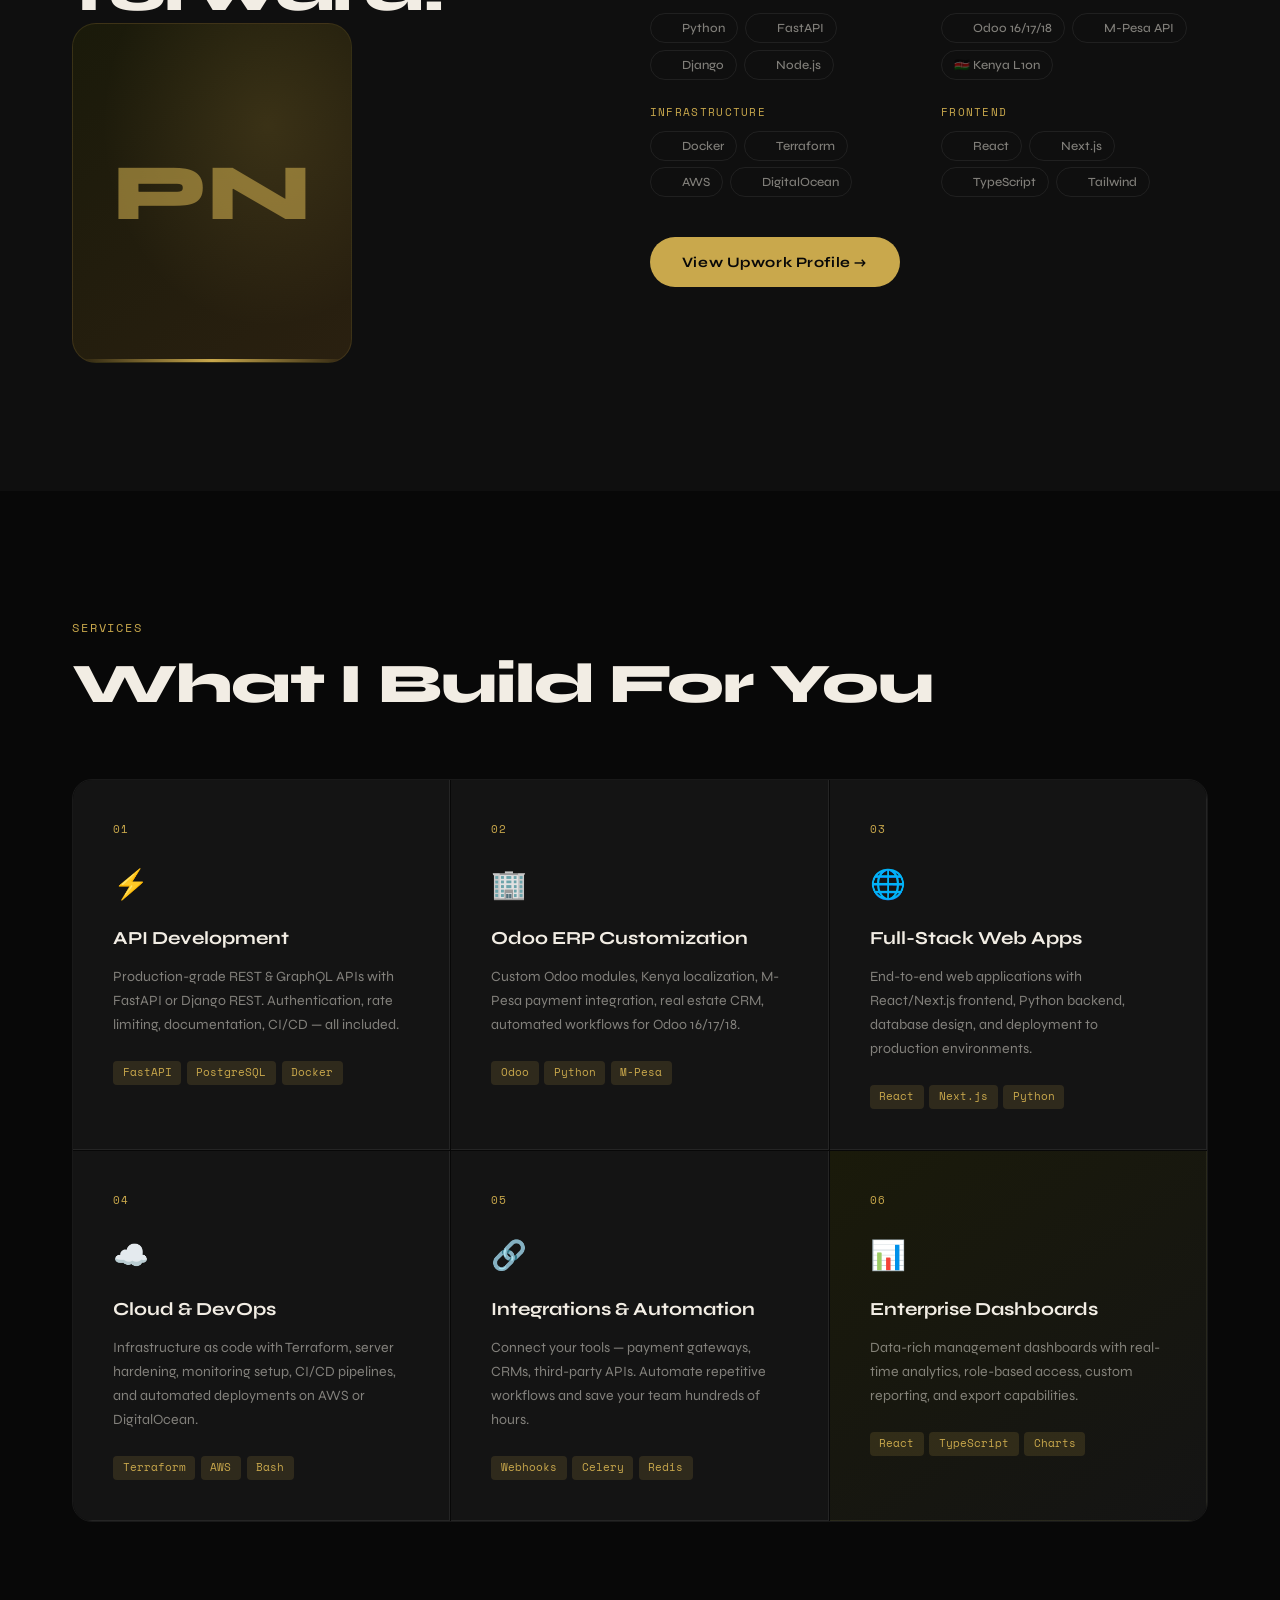
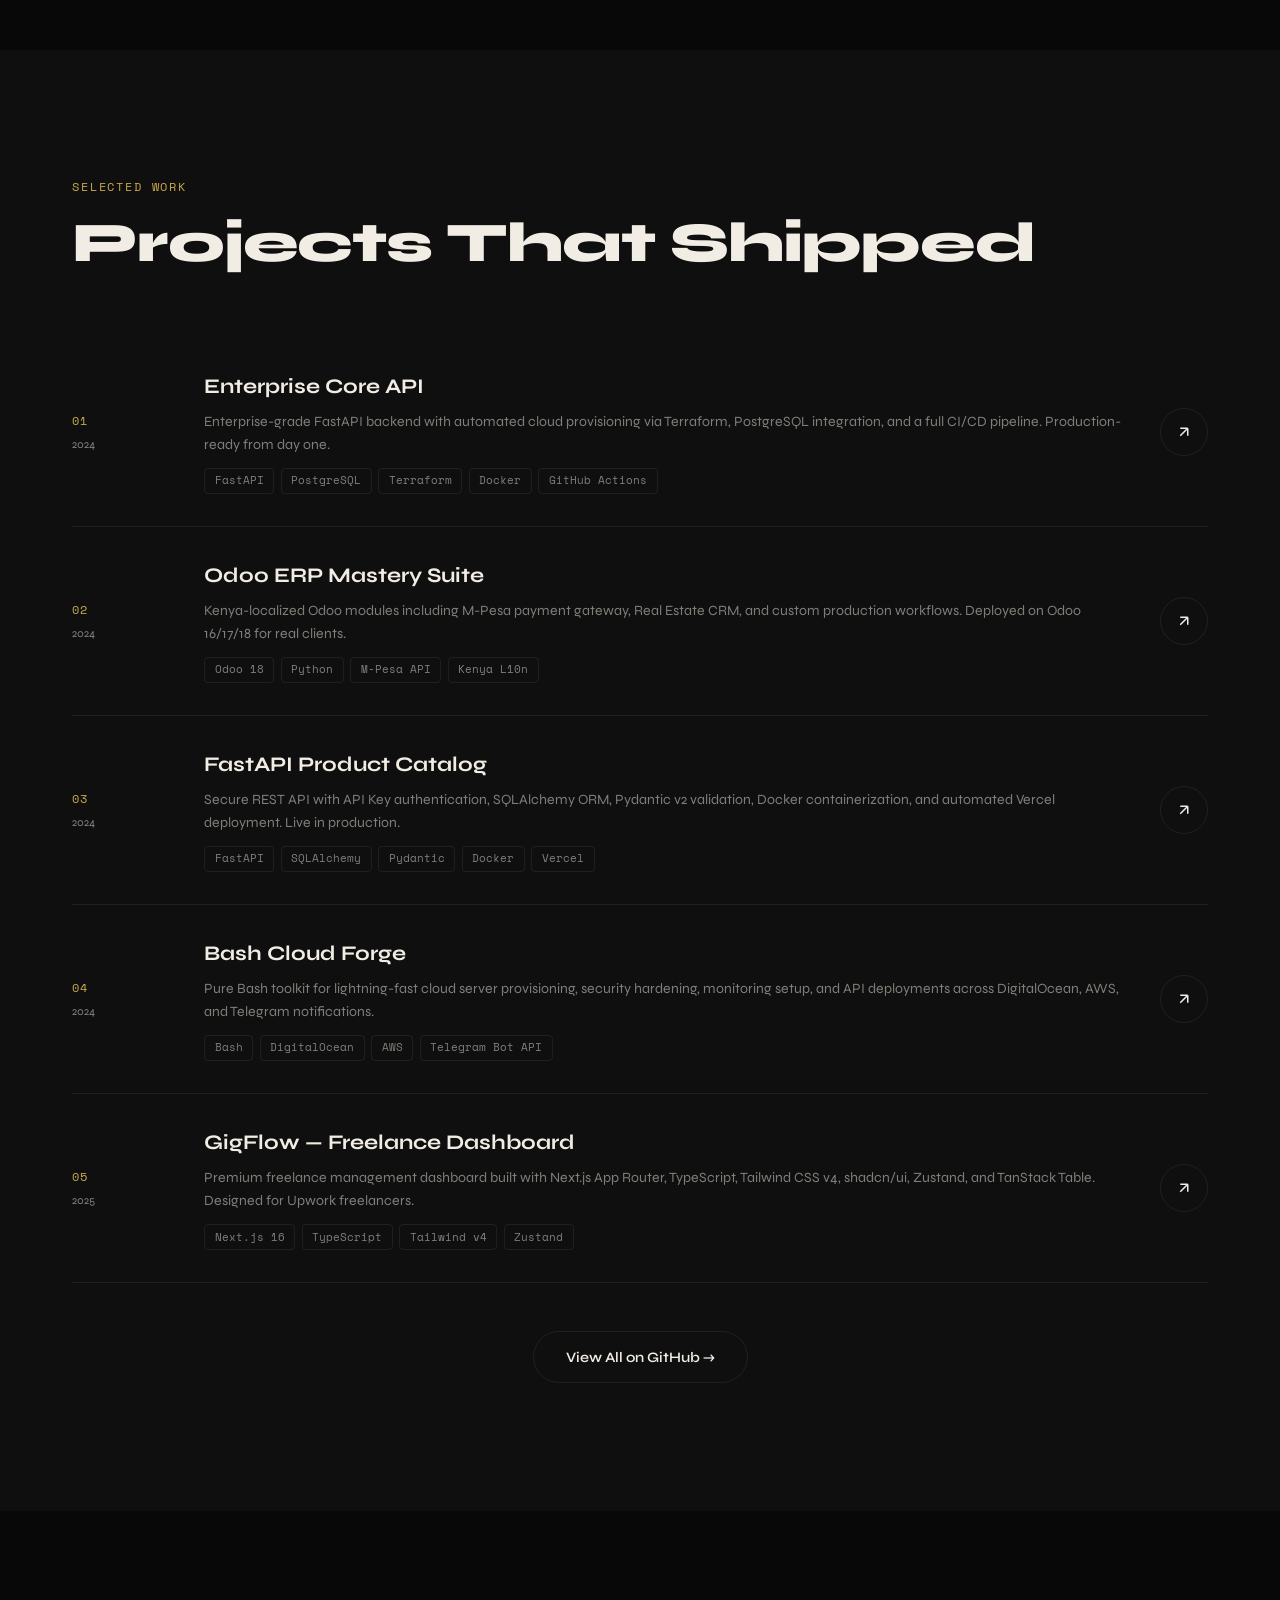
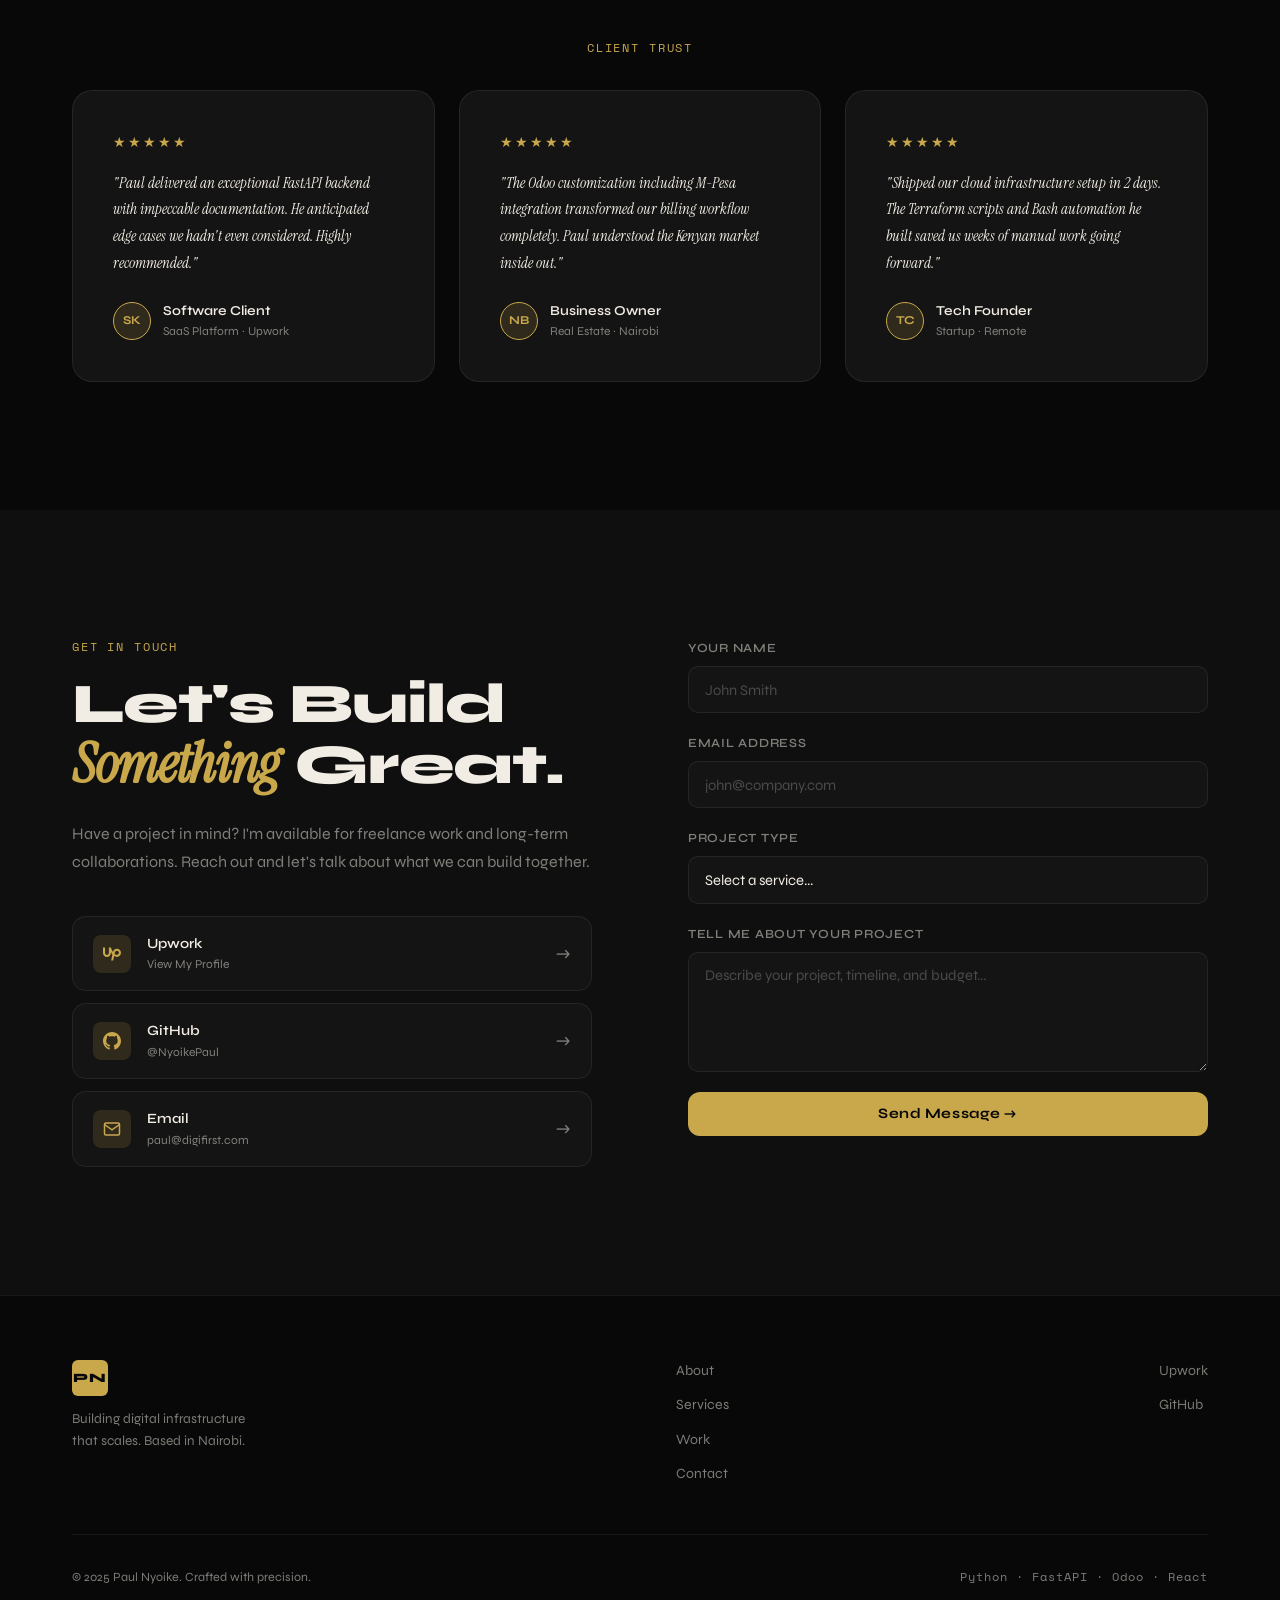
==== commit ef071001: "feat: official brand icons in marquee (Simple Icons CDN)" ====
--- a/index.html
+++ b/index.html
@@ -103,34 +103,79 @@
   </section>
 
   <!-- ======================== MARQUEE ======================== -->
-  <div class="marquee-wrapper">
+    <div class="marquee-wrapper">
     <div class="marquee-track">
-      <span>Python</span><span class="dot">✦</span>
-      <span>FastAPI</span><span class="dot">✦</span>
-      <span>Odoo ERP</span><span class="dot">✦</span>
-      <span>PostgreSQL</span><span class="dot">✦</span>
-      <span>React</span><span class="dot">✦</span>
-      <span>Docker</span><span class="dot">✦</span>
-      <span>Terraform</span><span class="dot">✦</span>
-      <span>REST APIs</span><span class="dot">✦</span>
-      <span>CI/CD</span><span class="dot">✦</span>
-      <span>M-Pesa</span><span class="dot">✦</span>
-      <span>Node.js</span><span class="dot">✦</span>
-      <span>Bash</span><span class="dot">✦</span>
-
-      <!-- Duplicate for seamless loop -->
-      <span>Python</span><span class="dot">✦</span>
-      <span>FastAPI</span><span class="dot">✦</span>
-      <span>Odoo ERP</span><span class="dot">✦</span>
-      <span>PostgreSQL</span><span class="dot">✦</span>
-      <span>React</span><span class="dot">✦</span>
-      <span>Docker</span><span class="dot">✦</span>
-      <span>Terraform</span><span class="dot">✦</span>
-      <span>REST APIs</span><span class="dot">✦</span>
-      <span>CI/CD</span><span class="dot">✦</span>
-      <span>M-Pesa</span><span class="dot">✦</span>
-      <span>Node.js</span><span class="dot">✦</span>
-      <span>Bash</span><span class="dot">✦</span>
+
+      <span class="tbadge"><img src="https://cdn.simpleicons.org/python/3776AB" alt=""><b>Python</b></span>
+      <span class="msep">✦</span>
+      <span class="tbadge"><img src="https://cdn.simpleicons.org/fastapi/009688" alt=""><b>FastAPI</b></span>
+      <span class="msep">✦</span>
+      <span class="tbadge"><img src="https://cdn.simpleicons.org/odoo/714B67" alt=""><b>Odoo ERP</b></span>
+      <span class="msep">✦</span>
+      <span class="tbadge"><img src="https://cdn.simpleicons.org/postgresql/4169E1" alt=""><b>PostgreSQL</b></span>
+      <span class="msep">✦</span>
+      <span class="tbadge"><img src="https://cdn.simpleicons.org/react/61DAFB" alt=""><b>React</b></span>
+      <span class="msep">✦</span>
+      <span class="tbadge"><img src="https://cdn.simpleicons.org/docker/2496ED" alt=""><b>Docker</b></span>
+      <span class="msep">✦</span>
+      <span class="tbadge"><img src="https://cdn.simpleicons.org/terraform/7B42BC" alt=""><b>Terraform</b></span>
+      <span class="msep">✦</span>
+      <span class="tbadge"><img src="https://cdn.simpleicons.org/githubactions/2088FF" alt=""><b>CI/CD</b></span>
+      <span class="msep">✦</span>
+      <span class="tbadge"><img src="https://cdn.simpleicons.org/amazonaws/FF9900" alt=""><b>AWS</b></span>
+      <span class="msep">✦</span>
+      <span class="tbadge"><img src="https://cdn.simpleicons.org/mpesa/00A550" alt=""><b>M-Pesa</b></span>
+      <span class="msep">✦</span>
+      <span class="tbadge"><img src="https://cdn.simpleicons.org/nodedotjs/339933" alt=""><b>Node.js</b></span>
+      <span class="msep">✦</span>
+      <span class="tbadge"><img src="https://cdn.simpleicons.org/gnubash/4EAA25" alt=""><b>Bash</b></span>
+      <span class="msep">✦</span>
+      <span class="tbadge"><img src="https://cdn.simpleicons.org/redis/FF4438" alt=""><b>Redis</b></span>
+      <span class="msep">✦</span>
+      <span class="tbadge"><img src="https://cdn.simpleicons.org/nextdotjs/ffffff" alt=""><b>Next.js</b></span>
+      <span class="msep">✦</span>
+      <span class="tbadge"><img src="https://cdn.simpleicons.org/typescript/3178C6" alt=""><b>TypeScript</b></span>
+      <span class="msep">✦</span>
+      <span class="tbadge"><img src="https://cdn.simpleicons.org/django/092E20" alt=""><b>Django</b></span>
+      <span class="msep">✦</span>
+      <span class="tbadge"><img src="https://cdn.simpleicons.org/digitalocean/0080FF" alt=""><b>DigitalOcean</b></span>
+      <span class="msep">✦</span>
+
+      <!-- duplicate for seamless loop -->
+      <span class="tbadge"><img src="https://cdn.simpleicons.org/python/3776AB" alt=""><b>Python</b></span>
+      <span class="msep">✦</span>
+      <span class="tbadge"><img src="https://cdn.simpleicons.org/fastapi/009688" alt=""><b>FastAPI</b></span>
+      <span class="msep">✦</span>
+      <span class="tbadge"><img src="https://cdn.simpleicons.org/odoo/714B67" alt=""><b>Odoo ERP</b></span>
+      <span class="msep">✦</span>
+      <span class="tbadge"><img src="https://cdn.simpleicons.org/postgresql/4169E1" alt=""><b>PostgreSQL</b></span>
+      <span class="msep">✦</span>
+      <span class="tbadge"><img src="https://cdn.simpleicons.org/react/61DAFB" alt=""><b>React</b></span>
+      <span class="msep">✦</span>
+      <span class="tbadge"><img src="https://cdn.simpleicons.org/docker/2496ED" alt=""><b>Docker</b></span>
+      <span class="msep">✦</span>
+      <span class="tbadge"><img src="https://cdn.simpleicons.org/terraform/7B42BC" alt=""><b>Terraform</b></span>
+      <span class="msep">✦</span>
+      <span class="tbadge"><img src="https://cdn.simpleicons.org/githubactions/2088FF" alt=""><b>CI/CD</b></span>
+      <span class="msep">✦</span>
+      <span class="tbadge"><img src="https://cdn.simpleicons.org/amazonaws/FF9900" alt=""><b>AWS</b></span>
+      <span class="msep">✦</span>
+      <span class="tbadge"><img src="https://cdn.simpleicons.org/mpesa/00A550" alt=""><b>M-Pesa</b></span>
+      <span class="msep">✦</span>
+      <span class="tbadge"><img src="https://cdn.simpleicons.org/nodedotjs/339933" alt=""><b>Node.js</b></span>
+      <span class="msep">✦</span>
+      <span class="tbadge"><img src="https://cdn.simpleicons.org/gnubash/4EAA25" alt=""><b>Bash</b></span>
+      <span class="msep">✦</span>
+      <span class="tbadge"><img src="https://cdn.simpleicons.org/redis/FF4438" alt=""><b>Redis</b></span>
+      <span class="msep">✦</span>
+      <span class="tbadge"><img src="https://cdn.simpleicons.org/nextdotjs/ffffff" alt=""><b>Next.js</b></span>
+      <span class="msep">✦</span>
+      <span class="tbadge"><img src="https://cdn.simpleicons.org/typescript/3178C6" alt=""><b>TypeScript</b></span>
+      <span class="msep">✦</span>
+      <span class="tbadge"><img src="https://cdn.simpleicons.org/django/092E20" alt=""><b>Django</b></span>
+      <span class="msep">✦</span>
+      <span class="tbadge"><img src="https://cdn.simpleicons.org/digitalocean/0080FF" alt=""><b>DigitalOcean</b></span>
+
     </div>
   </div>
 
--- a/css/styles.css
+++ b/css/styles.css
@@ -273,3 +273,39 @@
 .service-tech span img {
   width:11px; height:11px; object-fit:contain; flex-shrink:0;
 }
+
+/* ===== BRANDED MARQUEE BADGES ===== */
+.marquee-track { align-items: center; }
+.tbadge {
+  display: inline-flex;
+  align-items: center;
+  gap: 0.5rem;
+  padding: 0.3rem 0.85rem;
+  border: 1px solid rgba(255,255,255,0.08);
+  border-radius: 100px;
+  background: rgba(255,255,255,0.03);
+  transition: border-color 0.2s, background 0.2s;
+}
+.tbadge:hover {
+  border-color: rgba(255,255,255,0.18);
+  background: rgba(255,255,255,0.06);
+}
+.tbadge img {
+  width: 15px;
+  height: 15px;
+  object-fit: contain;
+  flex-shrink: 0;
+}
+.tbadge b {
+  font-family: var(--font-mono);
+  font-size: 0.72rem;
+  font-weight: 400;
+  letter-spacing: 0.08em;
+  text-transform: uppercase;
+  color: var(--muted);
+}
+.msep {
+  color: var(--gold);
+  font-size: 0.5rem;
+  flex-shrink: 0;
+}
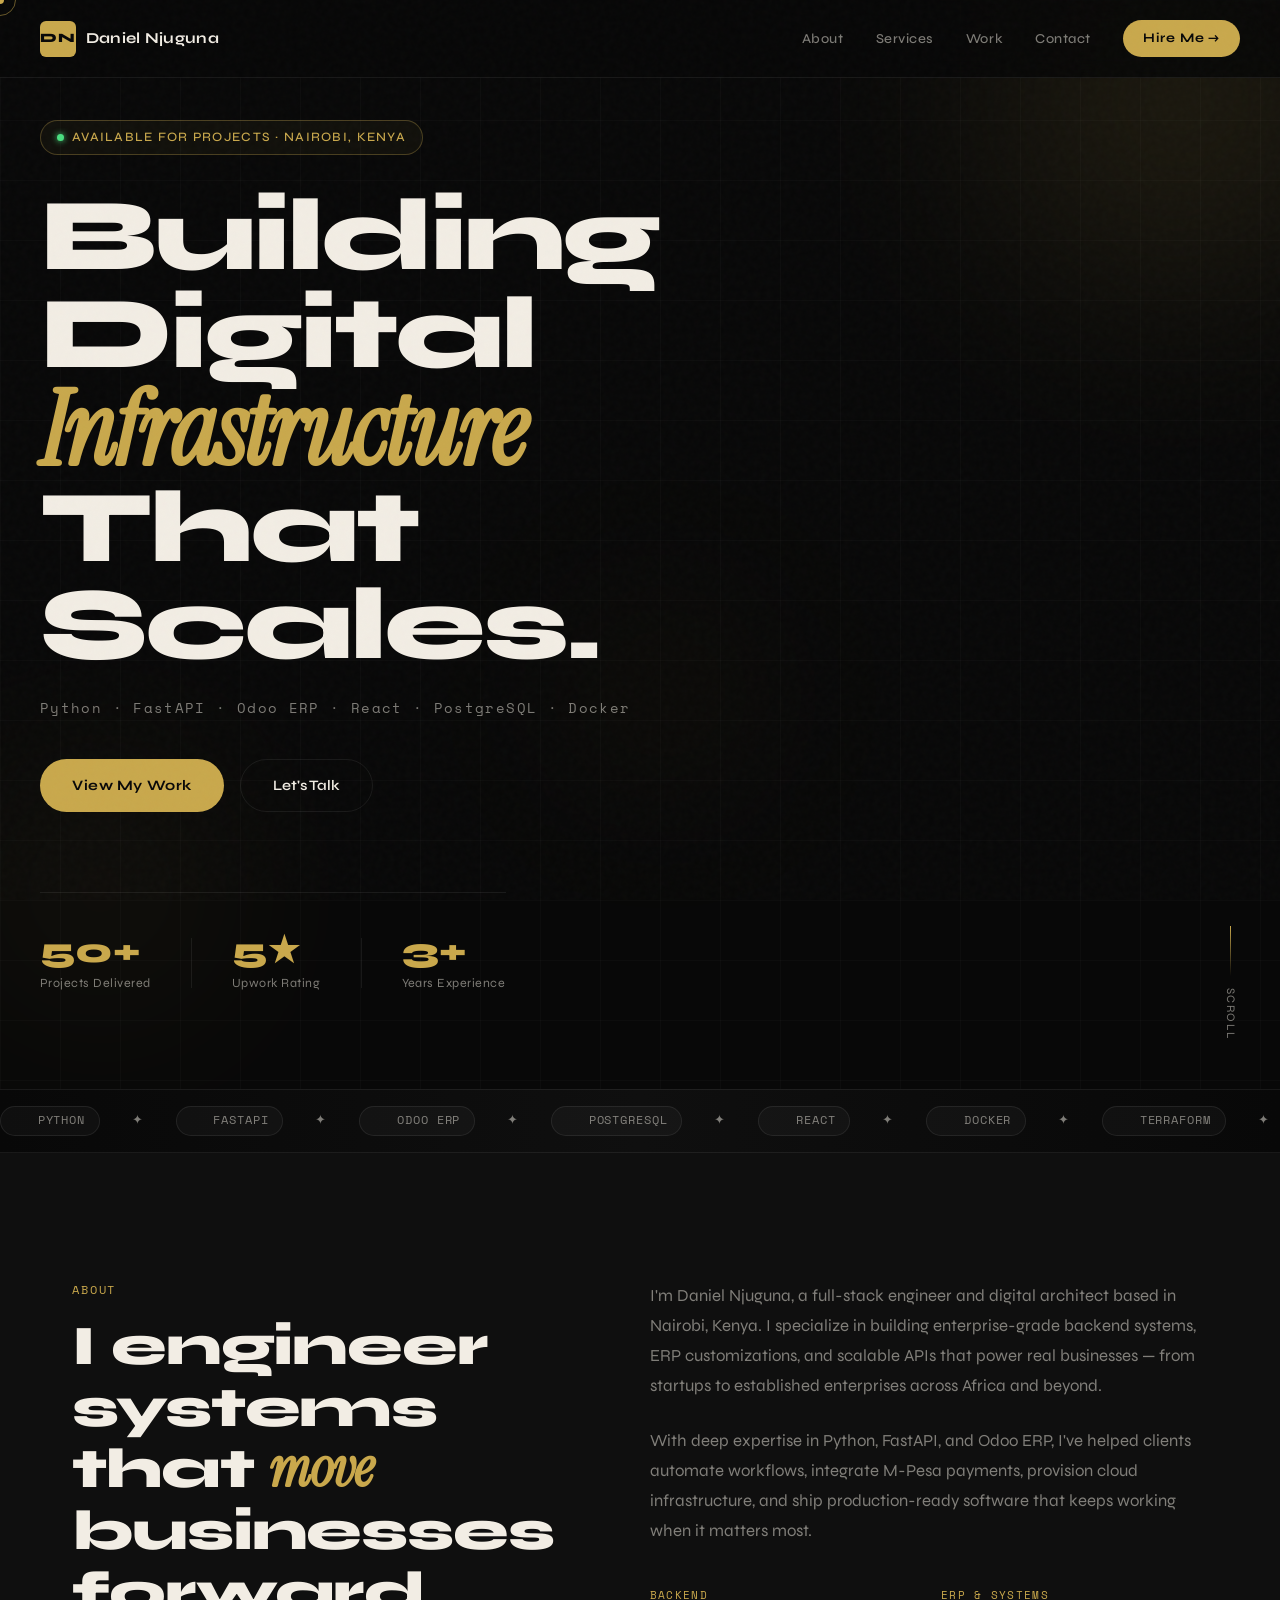
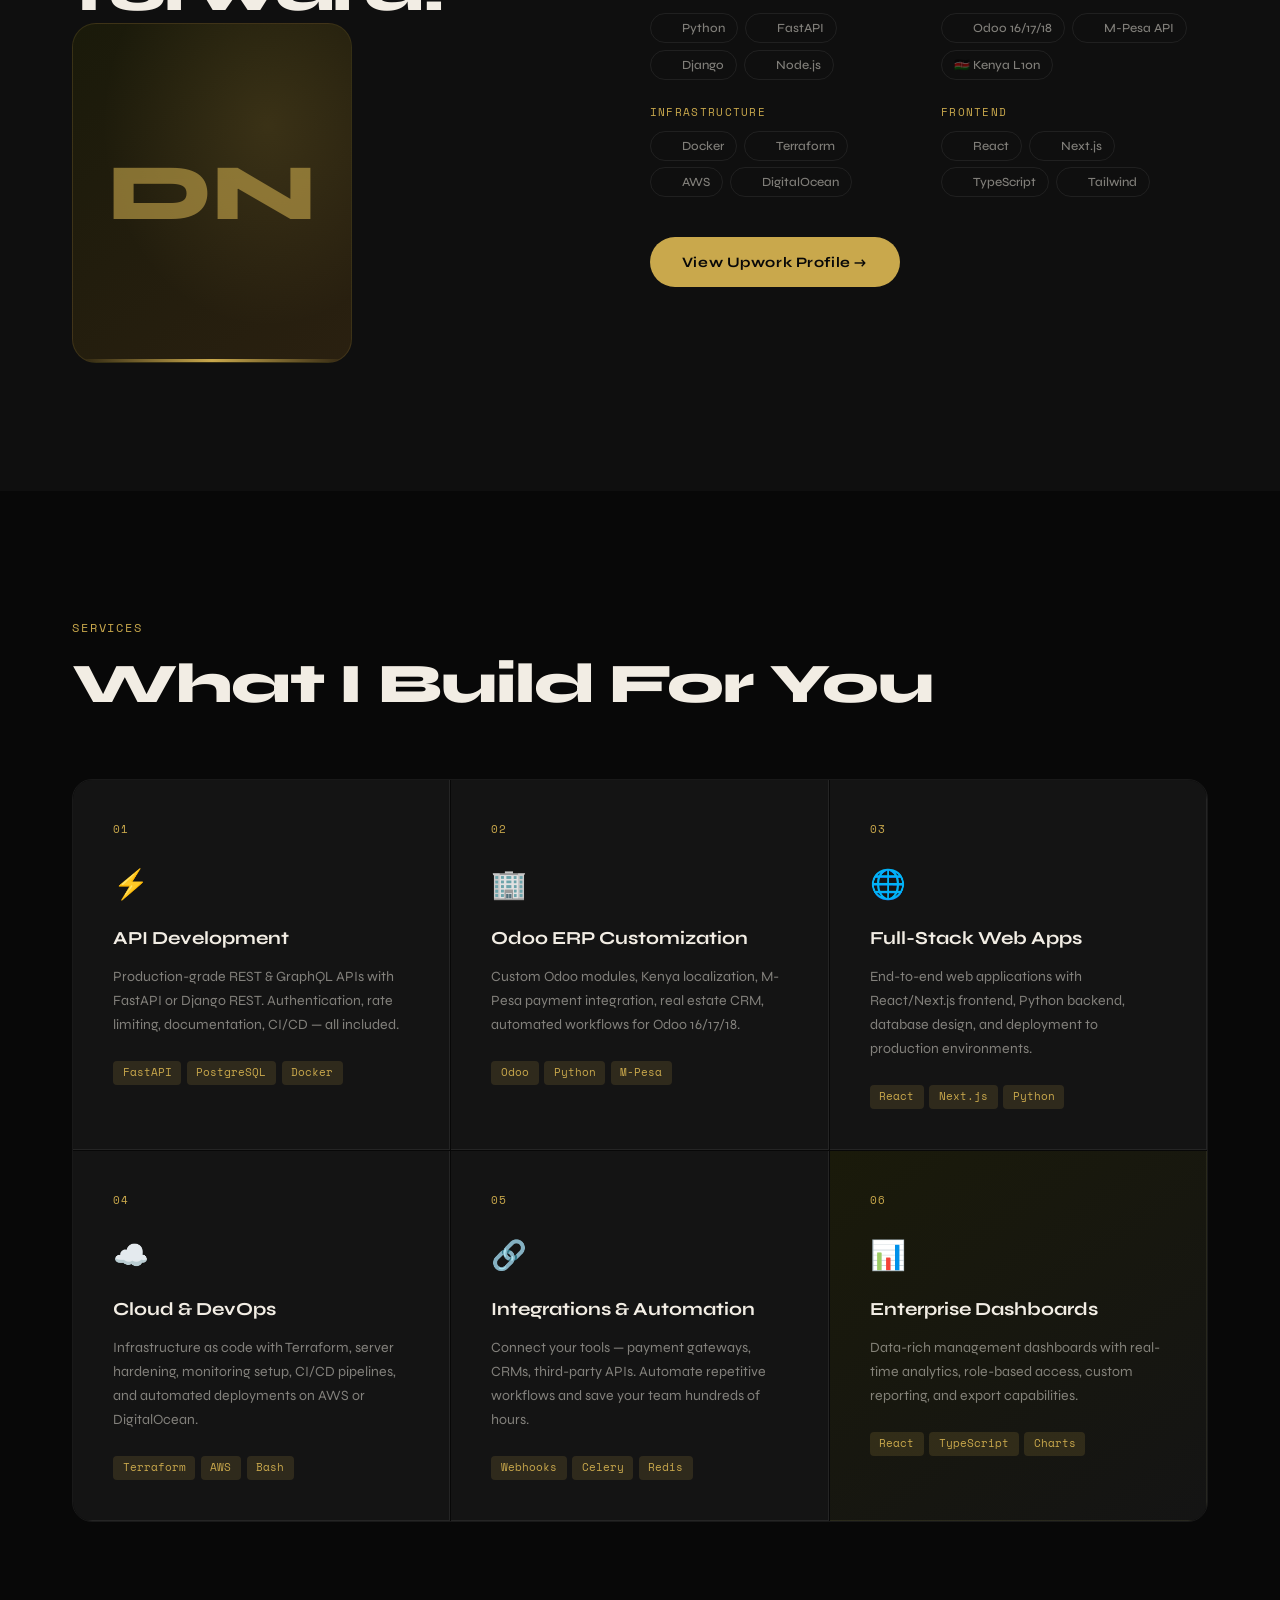
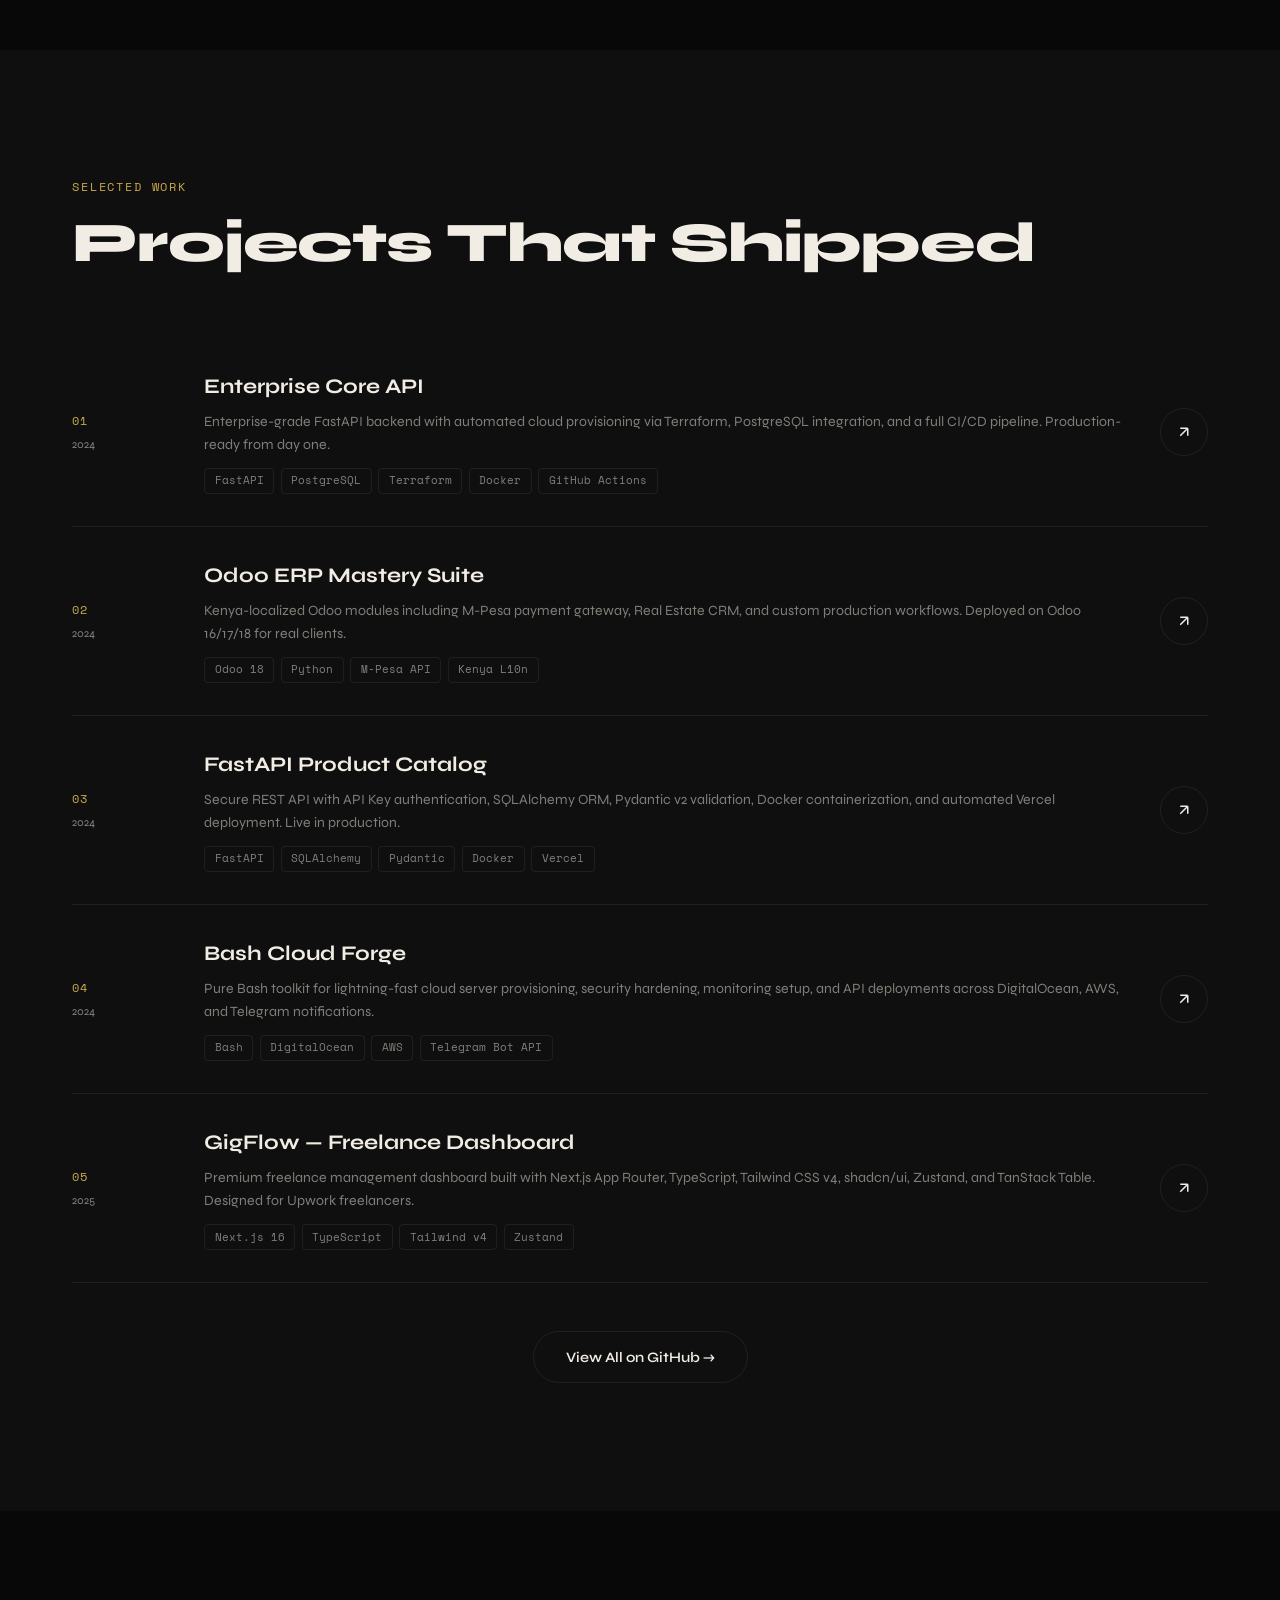
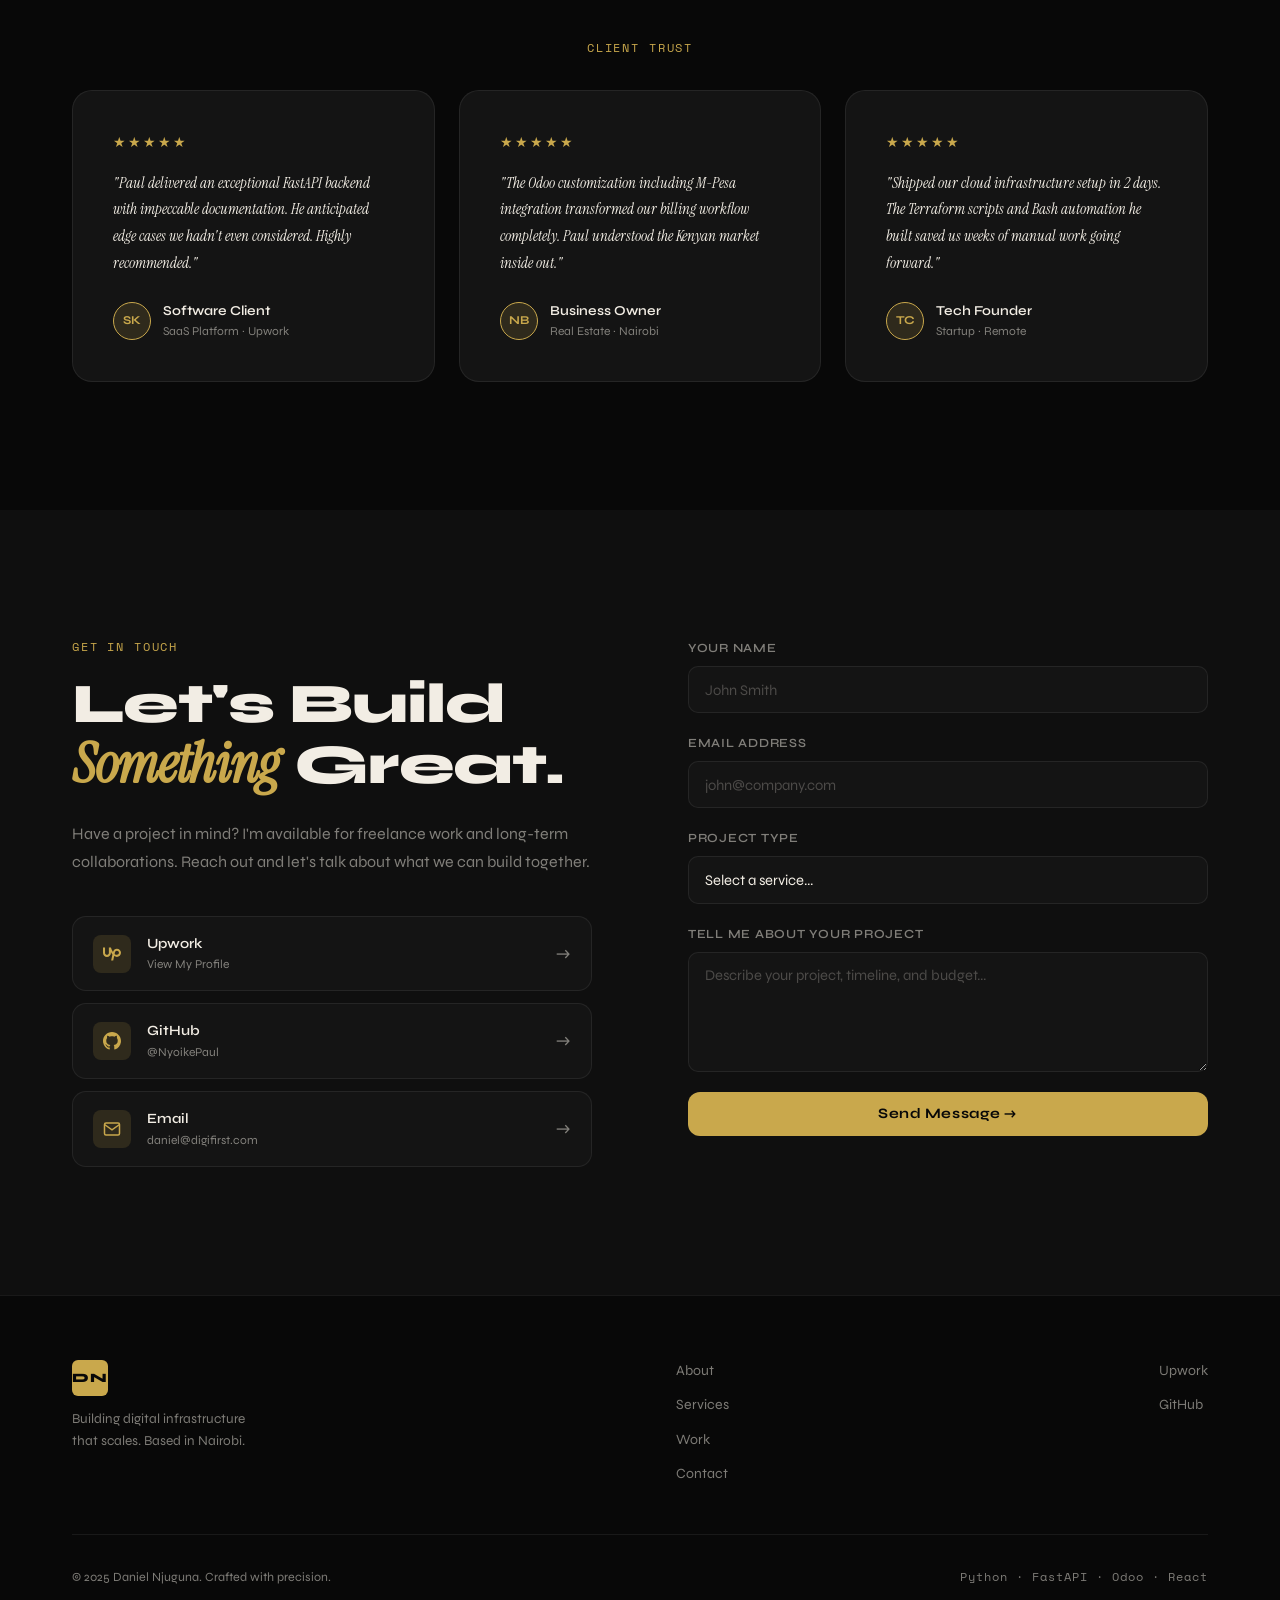
==== commit 763e7ccf: "rebrand: rename portfolio to Daniel Njuguna" ====
--- a/index.html
+++ b/index.html
@@ -3,7 +3,7 @@
 <head>
   <meta charset="UTF-8">
   <meta name="viewport" content="width=device-width, initial-scale=1.0">
-  <title>Paul Nyoike — Full-Stack Engineer & Digital Architect</title>
+  <title>Daniel Njuguna — Full-Stack Engineer & Digital Architect</title>
   <meta name="description" content="Python Backend Engineer | Odoo ERP | FastAPI | React | Scalable APIs & Workflow Automation. Based in Nairobi, serving clients worldwide.">
 
   <!-- Fonts -->
@@ -24,8 +24,8 @@
   <!-- ======================== NAVIGATION ======================== -->
   <nav class="nav" id="nav">
     <div class="nav-logo">
-      <span class="logo-mark">PN</span>
-      <span class="logo-text">Paul Nyoike</span>
+      <span class="logo-mark">DN</span>
+      <span class="logo-text">Daniel Njuguna</span>
     </div>
     <div class="nav-links">
       <a href="#about" class="nav-link">About</a>
@@ -191,7 +191,7 @@
           <div class="about-portrait reveal">
             <div class="portrait-frame">
               <div class="portrait-inner">
-                <span class="portrait-initials">PN</span>
+                <span class="portrait-initials">DN</span>
                 <div class="portrait-accent"></div>
               </div>
             </div>
@@ -200,7 +200,7 @@
 
         <div class="about-right">
           <p class="about-text reveal">
-            I'm Paul Nyoike, a full-stack engineer and digital architect based in Nairobi, Kenya.
+            I'm Daniel Njuguna, a full-stack engineer and digital architect based in Nairobi, Kenya.
             I specialize in building enterprise-grade backend systems, ERP customizations, and scalable APIs
             that power real businesses — from startups to established enterprises across Africa and beyond.
           </p>
@@ -494,13 +494,13 @@
               <span class="channel-arrow">→</span>
             </a>
 
-            <a href="mailto:paul@digifirst.com" class="contact-channel">
+            <a href="mailto:daniel@digifirst.com" class="contact-channel">
               <div class="channel-icon">
                 <svg viewBox="0 0 24 24" fill="none" stroke="currentColor" stroke-width="2"><path d="M4 4h16c1.1 0 2 .9 2 2v12c0 1.1-.9 2-2 2H4c-1.1 0-2-.9-2-2V6c0-1.1.9-2 2-2z"/><polyline points="22,6 12,13 2,6"/></svg>
               </div>
               <div class="channel-info">
                 <span class="channel-name">Email</span>
-                <span class="channel-handle">paul@digifirst.com</span>
+                <span class="channel-handle">daniel@digifirst.com</span>
               </div>
               <span class="channel-arrow">→</span>
             </a>
@@ -545,7 +545,7 @@
     <div class="container">
       <div class="footer-top">
         <div class="footer-brand">
-          <span class="logo-mark">PN</span>
+          <span class="logo-mark">DN</span>
           <p>Building digital infrastructure<br>that scales. Based in Nairobi.</p>
         </div>
         <div class="footer-links">
@@ -560,7 +560,7 @@
         </div>
       </div>
       <div class="footer-bottom">
-        <span>© 2025 Paul Nyoike. Crafted with precision.</span>
+        <span>© 2025 Daniel Njuguna. Crafted with precision.</span>
         <span class="footer-tech">Python · FastAPI · Odoo · React</span>
       </div>
     </div>
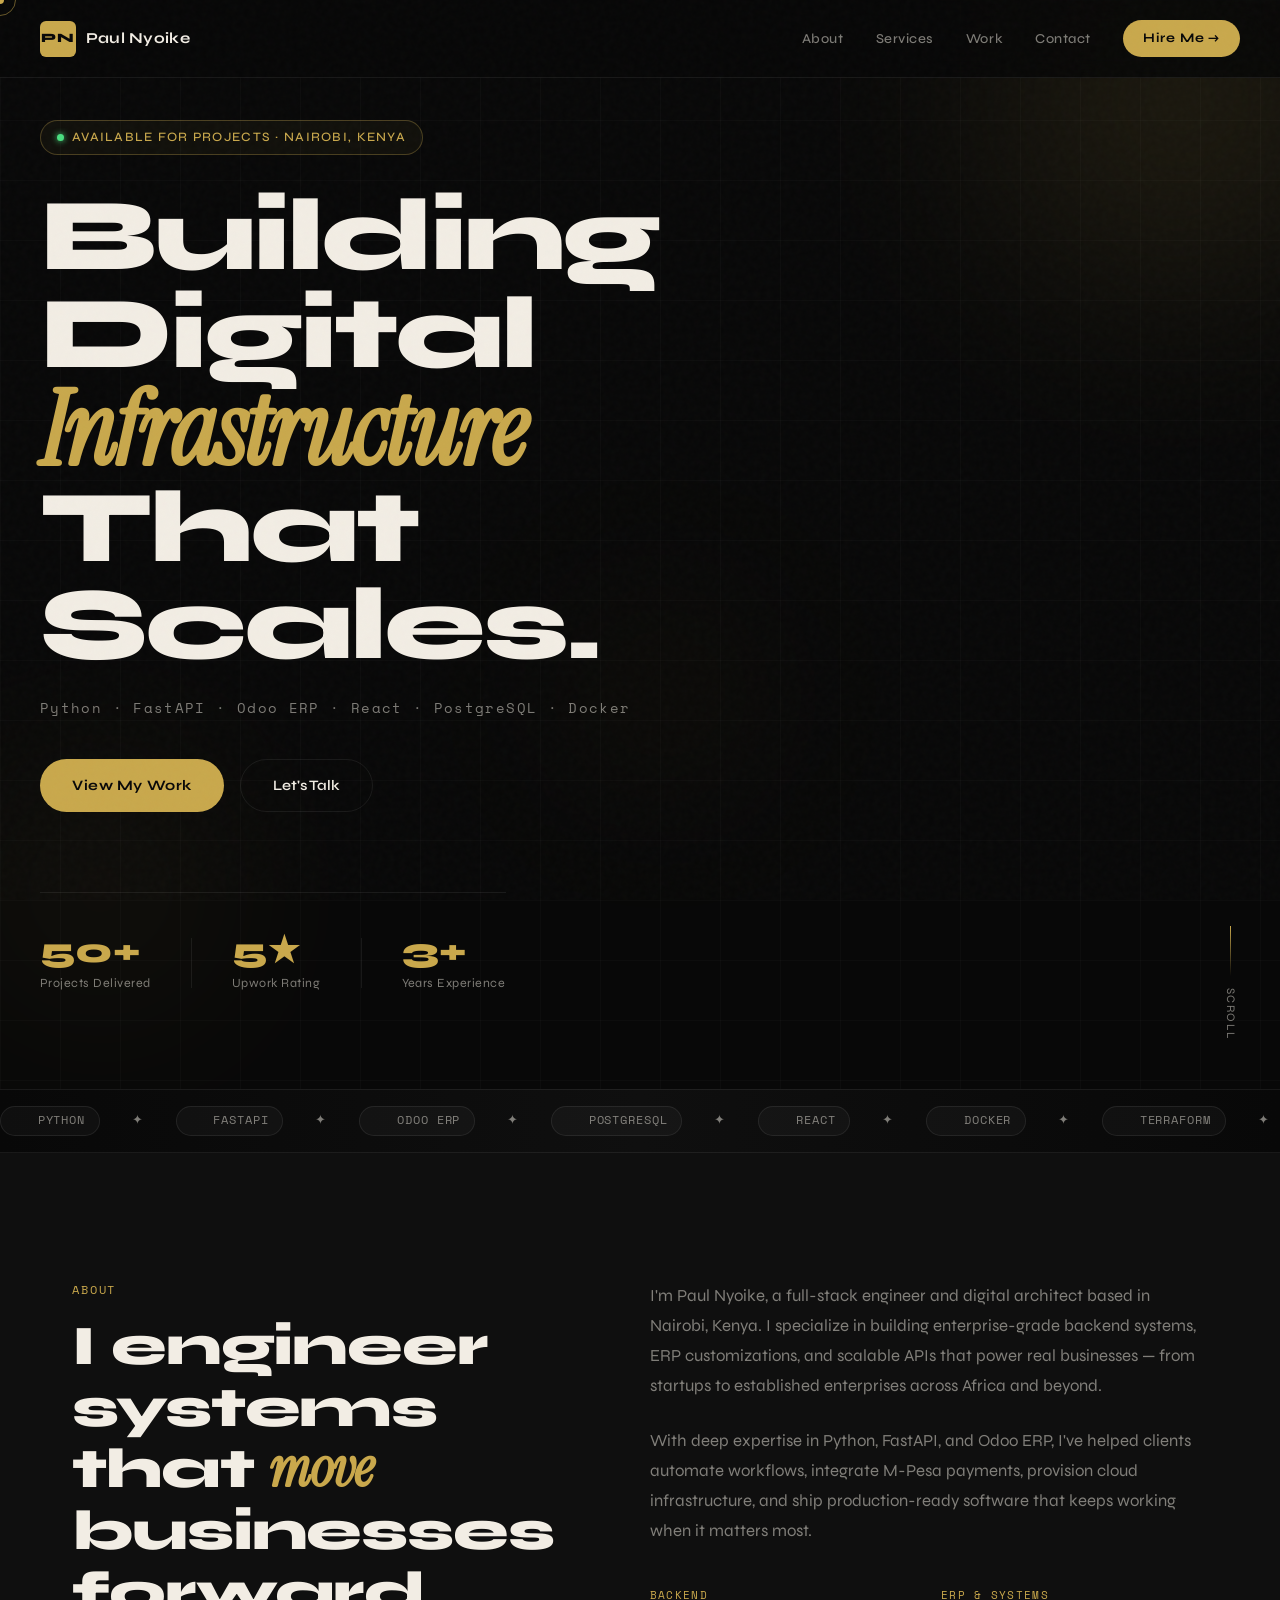
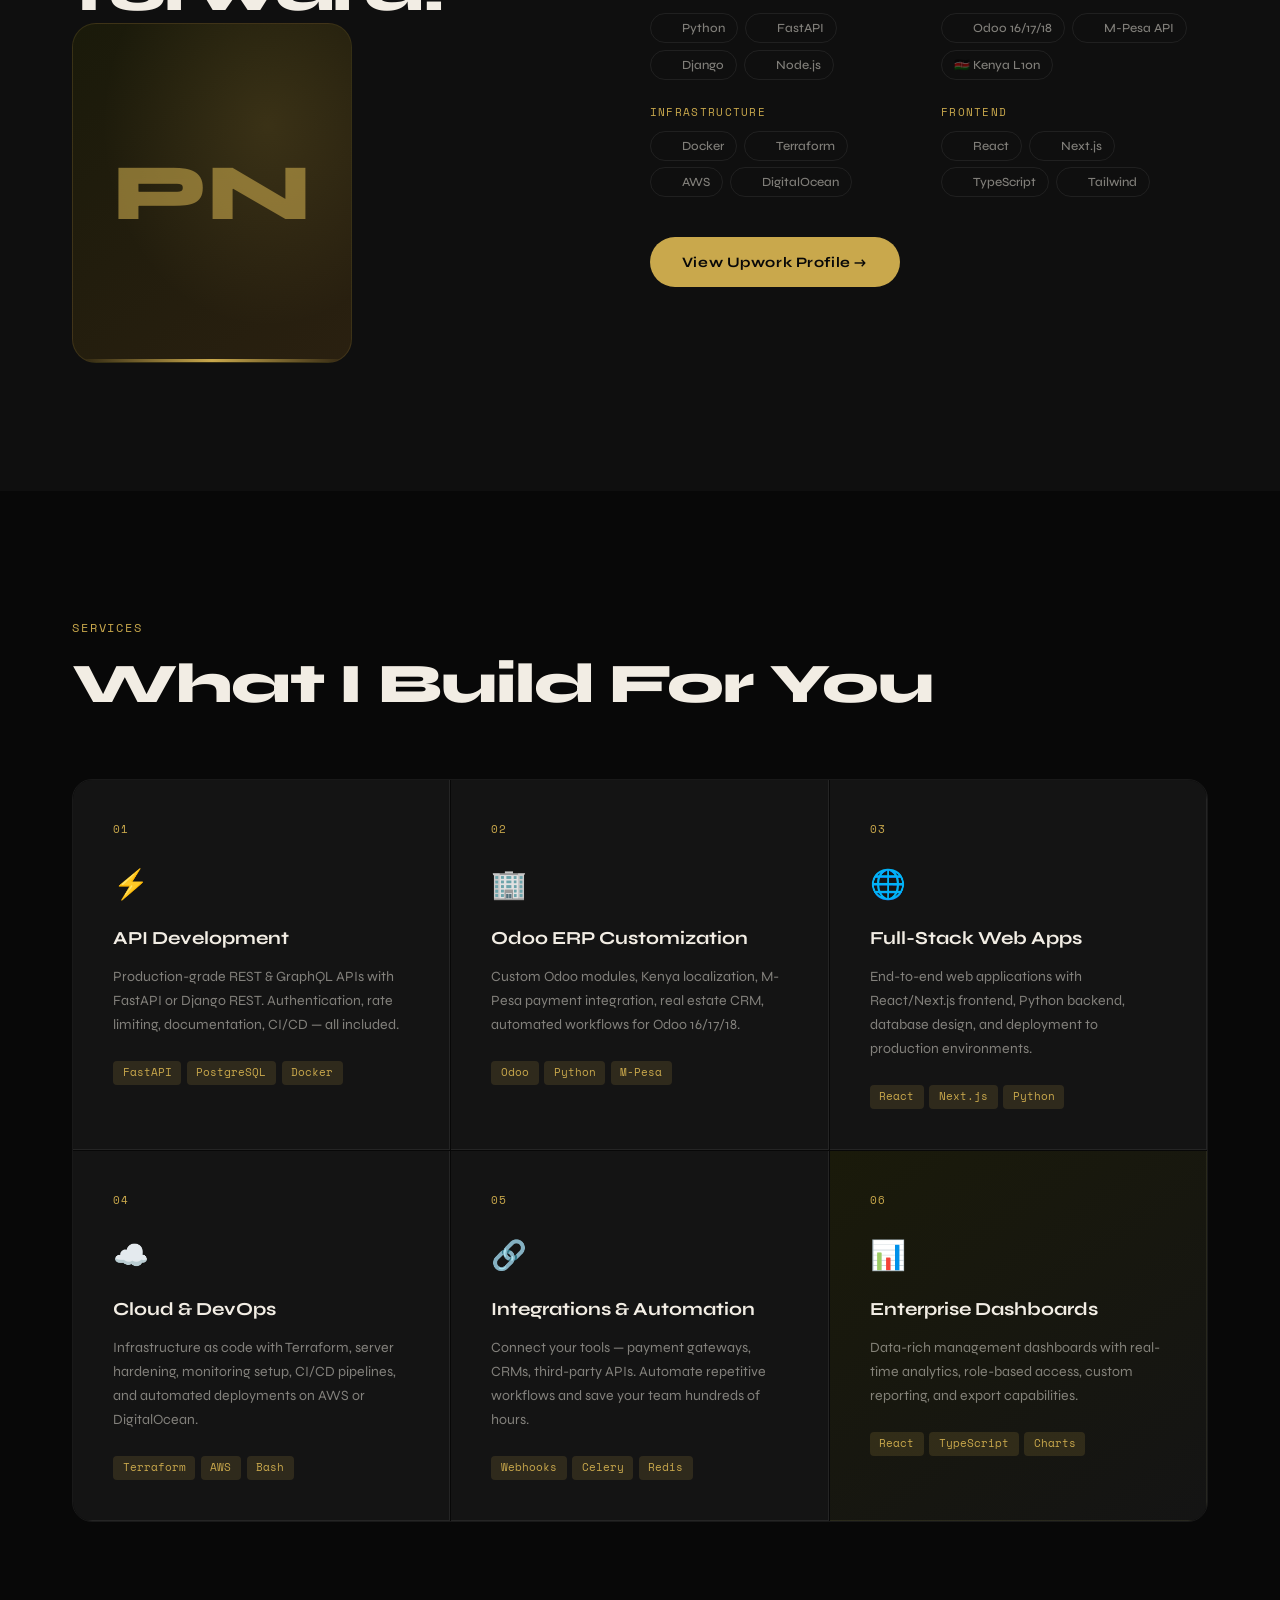
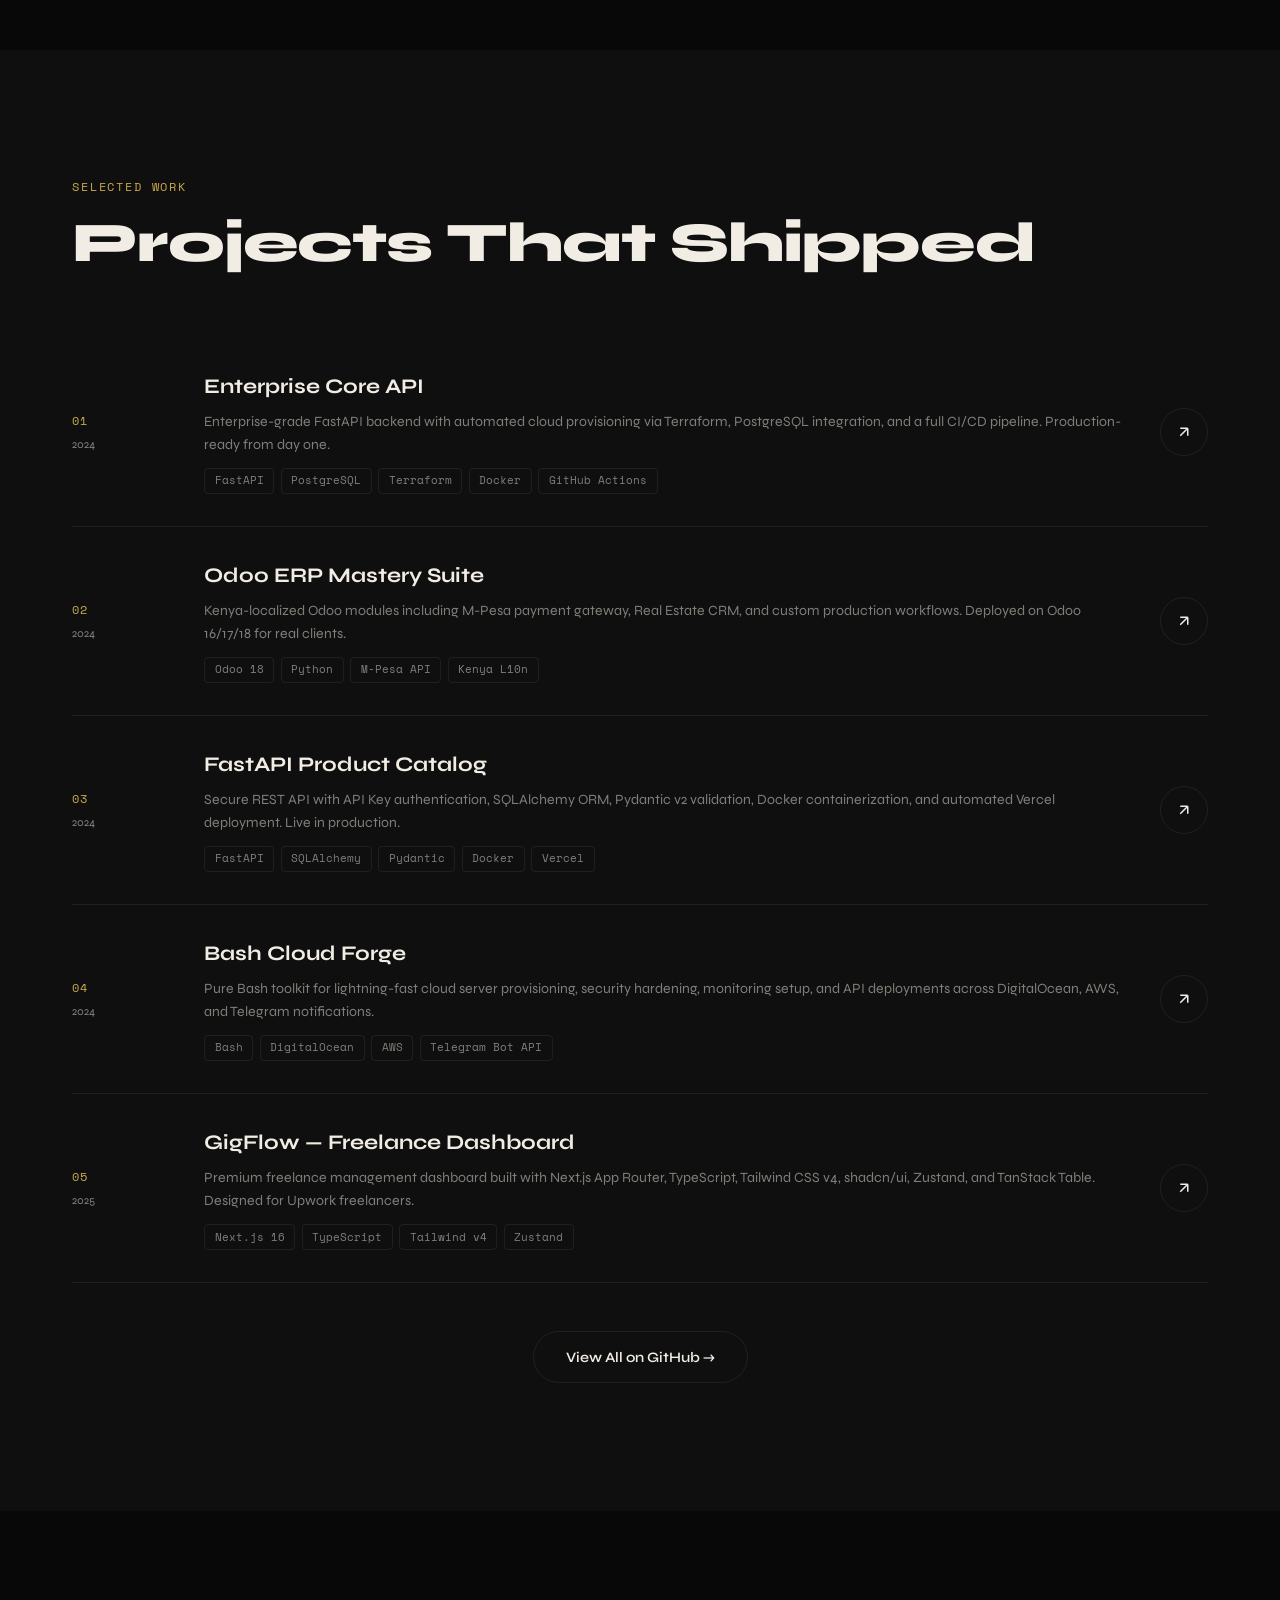
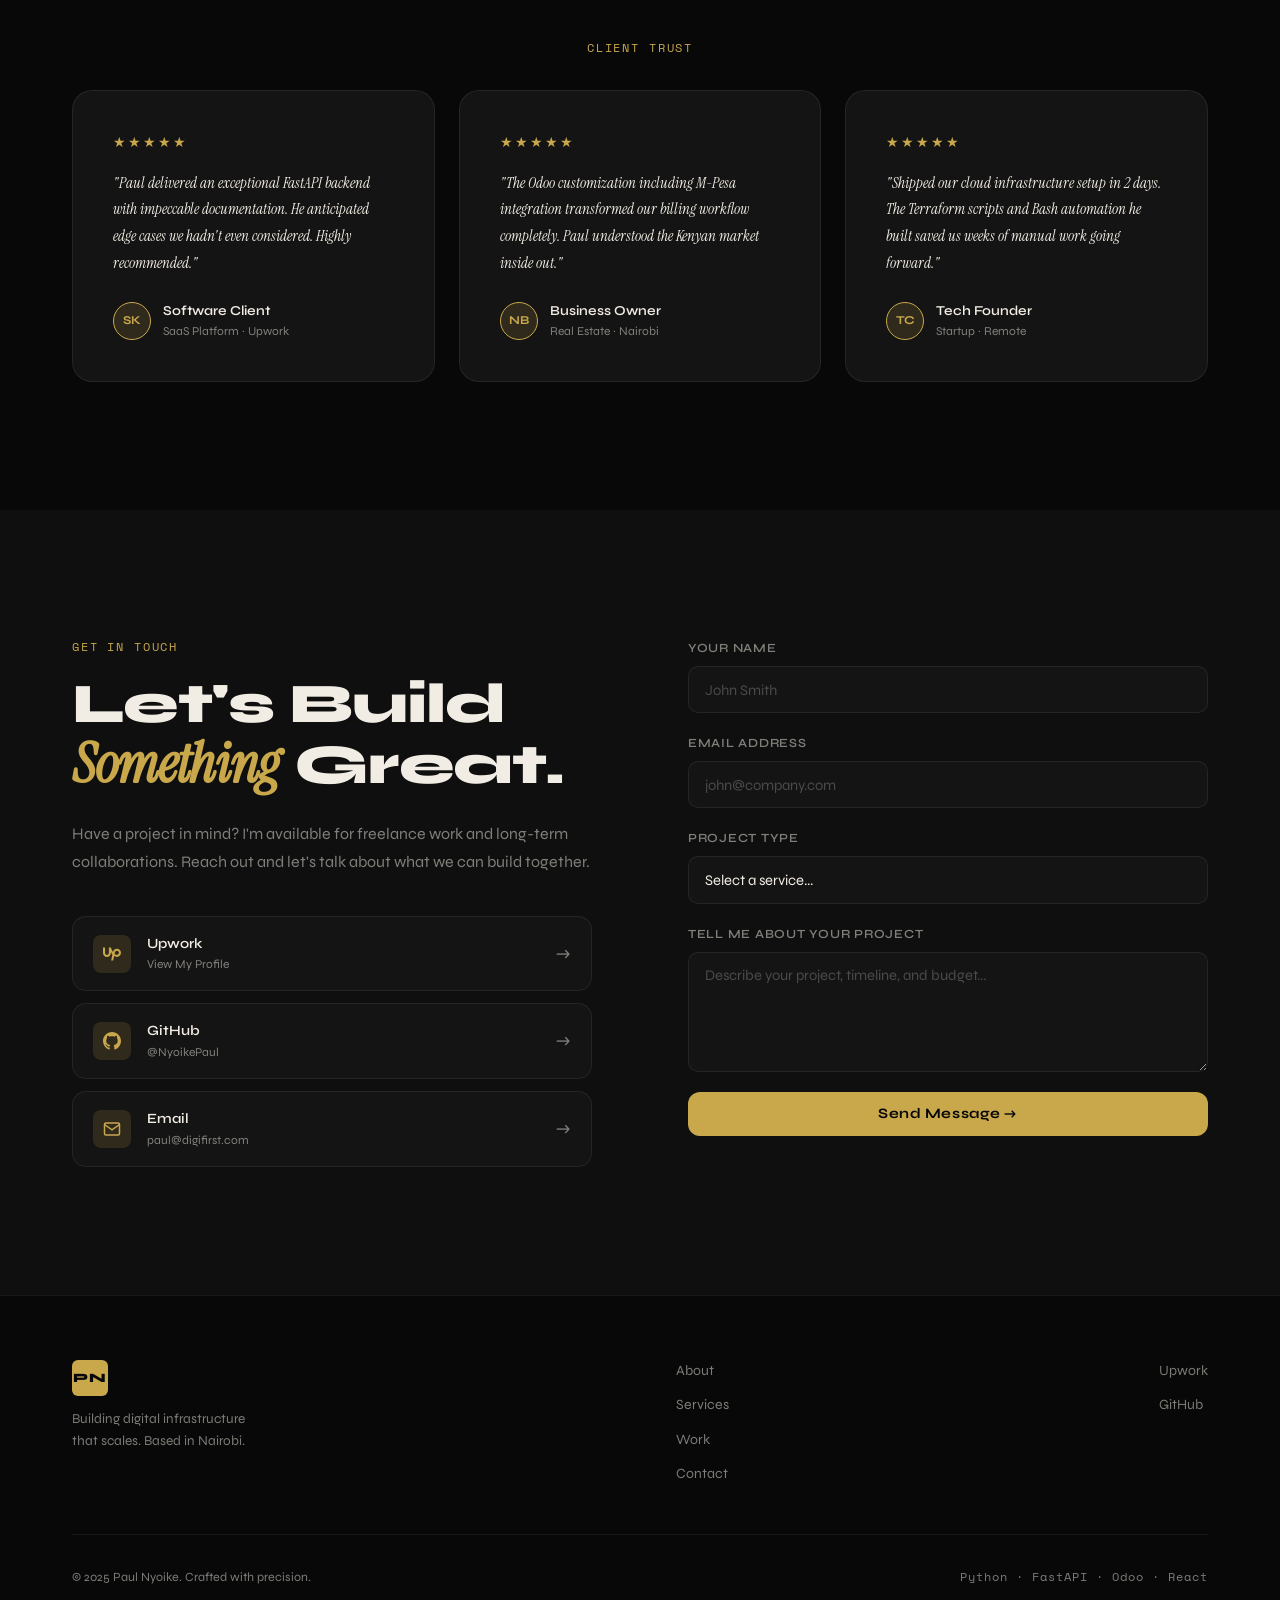
==== commit 690d8695: "revert: restore Paul Nyoike branding" ====
--- a/index.html
+++ b/index.html
@@ -3,7 +3,7 @@
 <head>
   <meta charset="UTF-8">
   <meta name="viewport" content="width=device-width, initial-scale=1.0">
-  <title>Daniel Njuguna — Full-Stack Engineer & Digital Architect</title>
+  <title>Paul Nyoike — Full-Stack Engineer & Digital Architect</title>
   <meta name="description" content="Python Backend Engineer | Odoo ERP | FastAPI | React | Scalable APIs & Workflow Automation. Based in Nairobi, serving clients worldwide.">
 
   <!-- Fonts -->
@@ -24,8 +24,8 @@
   <!-- ======================== NAVIGATION ======================== -->
   <nav class="nav" id="nav">
     <div class="nav-logo">
-      <span class="logo-mark">DN</span>
-      <span class="logo-text">Daniel Njuguna</span>
+      <span class="logo-mark">PN</span>
+      <span class="logo-text">Paul Nyoike</span>
     </div>
     <div class="nav-links">
       <a href="#about" class="nav-link">About</a>
@@ -191,7 +191,7 @@
           <div class="about-portrait reveal">
             <div class="portrait-frame">
               <div class="portrait-inner">
-                <span class="portrait-initials">DN</span>
+                <span class="portrait-initials">PN</span>
                 <div class="portrait-accent"></div>
               </div>
             </div>
@@ -200,7 +200,7 @@
 
         <div class="about-right">
           <p class="about-text reveal">
-            I'm Daniel Njuguna, a full-stack engineer and digital architect based in Nairobi, Kenya.
+            I'm Paul Nyoike, a full-stack engineer and digital architect based in Nairobi, Kenya.
             I specialize in building enterprise-grade backend systems, ERP customizations, and scalable APIs
             that power real businesses — from startups to established enterprises across Africa and beyond.
           </p>
@@ -494,13 +494,13 @@
               <span class="channel-arrow">→</span>
             </a>
 
-            <a href="mailto:daniel@digifirst.com" class="contact-channel">
+            <a href="mailto:paul@digifirst.com" class="contact-channel">
               <div class="channel-icon">
                 <svg viewBox="0 0 24 24" fill="none" stroke="currentColor" stroke-width="2"><path d="M4 4h16c1.1 0 2 .9 2 2v12c0 1.1-.9 2-2 2H4c-1.1 0-2-.9-2-2V6c0-1.1.9-2 2-2z"/><polyline points="22,6 12,13 2,6"/></svg>
               </div>
               <div class="channel-info">
                 <span class="channel-name">Email</span>
-                <span class="channel-handle">daniel@digifirst.com</span>
+                <span class="channel-handle">paul@digifirst.com</span>
               </div>
               <span class="channel-arrow">→</span>
             </a>
@@ -545,7 +545,7 @@
     <div class="container">
       <div class="footer-top">
         <div class="footer-brand">
-          <span class="logo-mark">DN</span>
+          <span class="logo-mark">PN</span>
           <p>Building digital infrastructure<br>that scales. Based in Nairobi.</p>
         </div>
         <div class="footer-links">
@@ -560,7 +560,7 @@
         </div>
       </div>
       <div class="footer-bottom">
-        <span>© 2025 Daniel Njuguna. Crafted with precision.</span>
+        <span>© 2025 Paul Nyoike. Crafted with precision.</span>
         <span class="footer-tech">Python · FastAPI · Odoo · React</span>
       </div>
     </div>
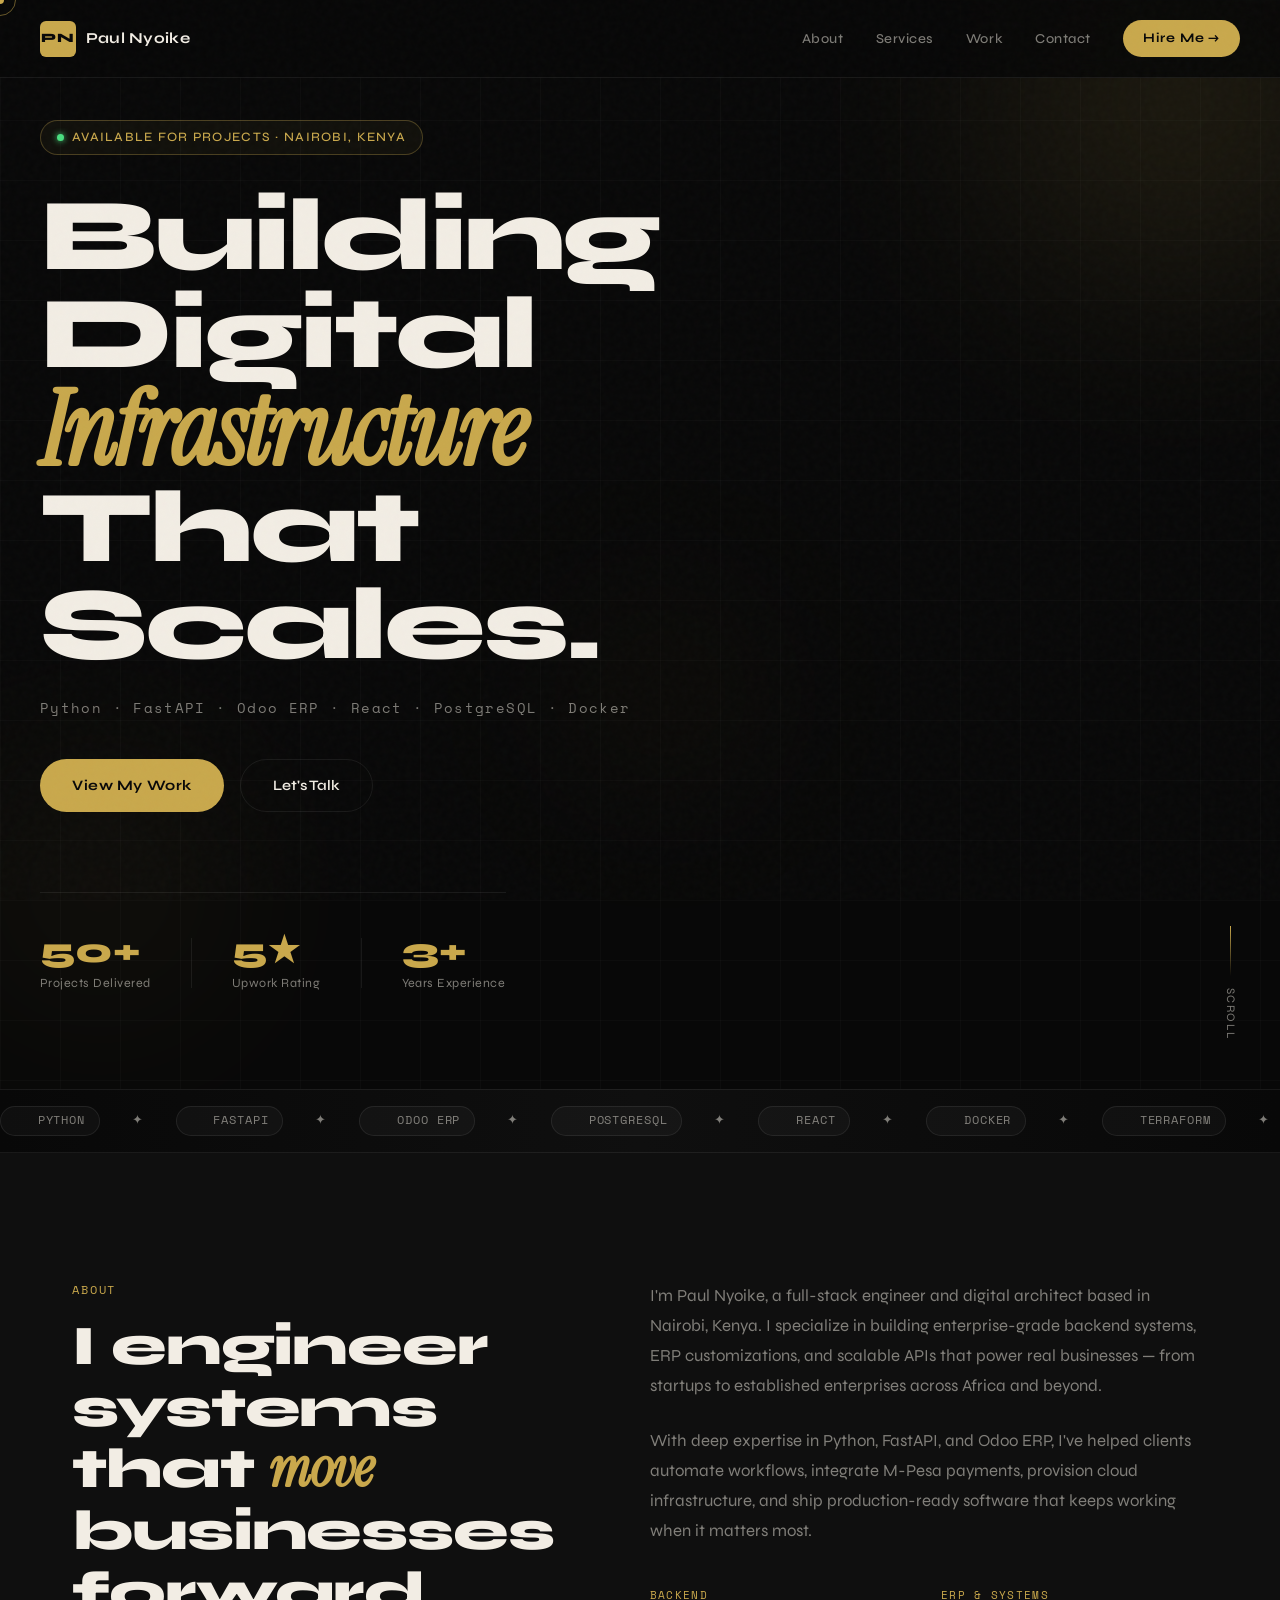
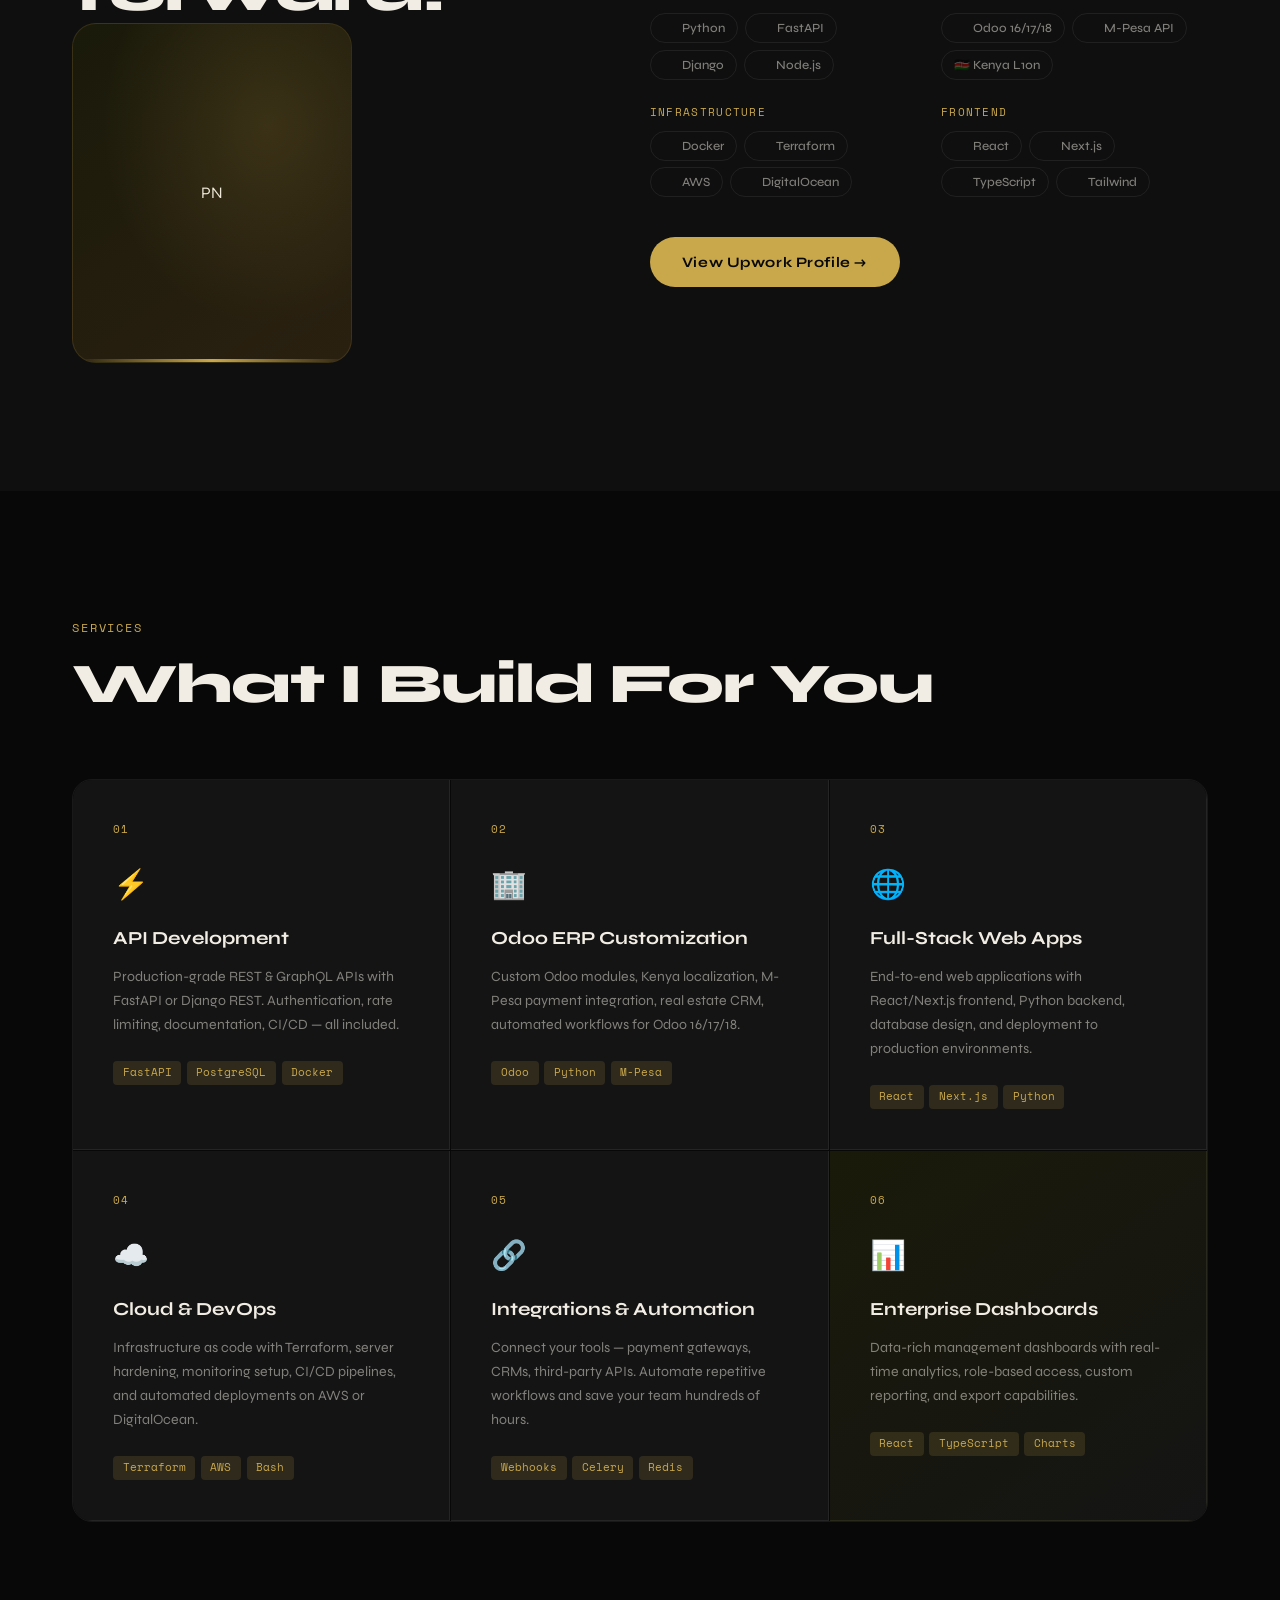
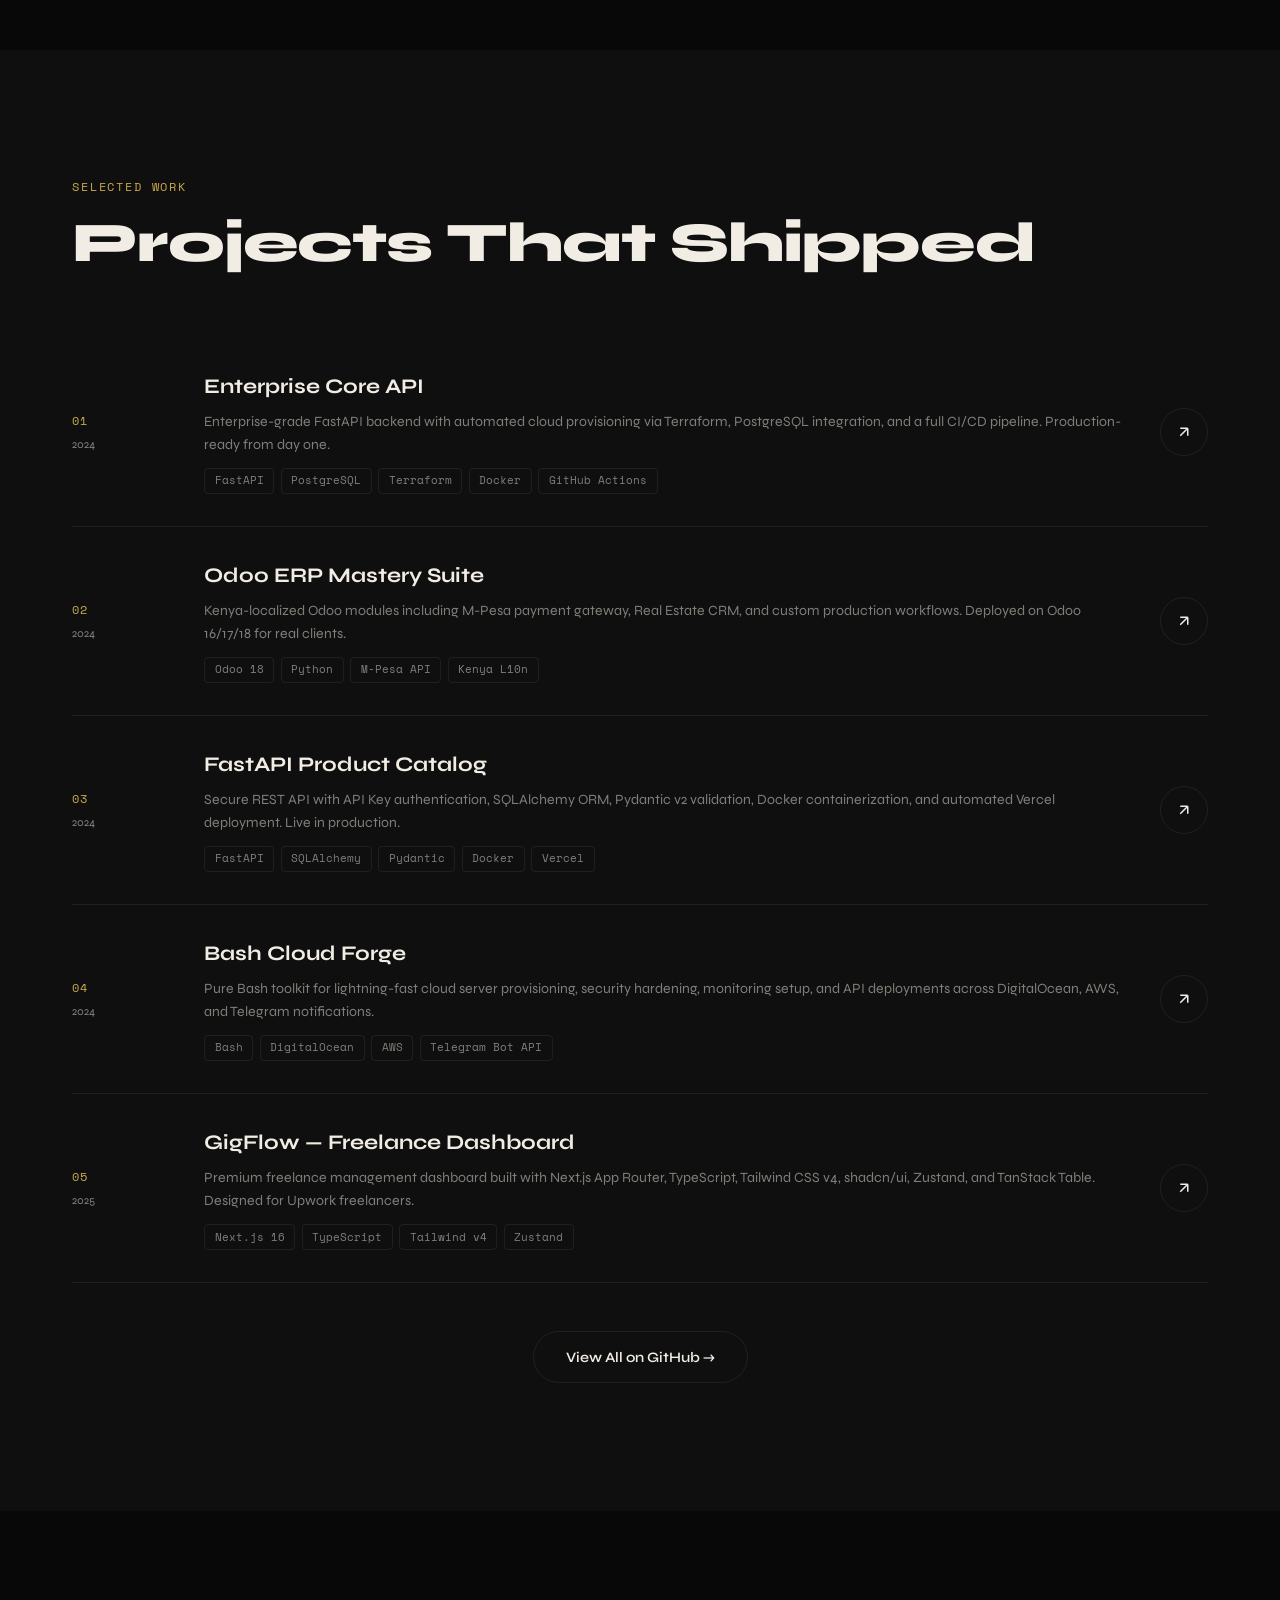
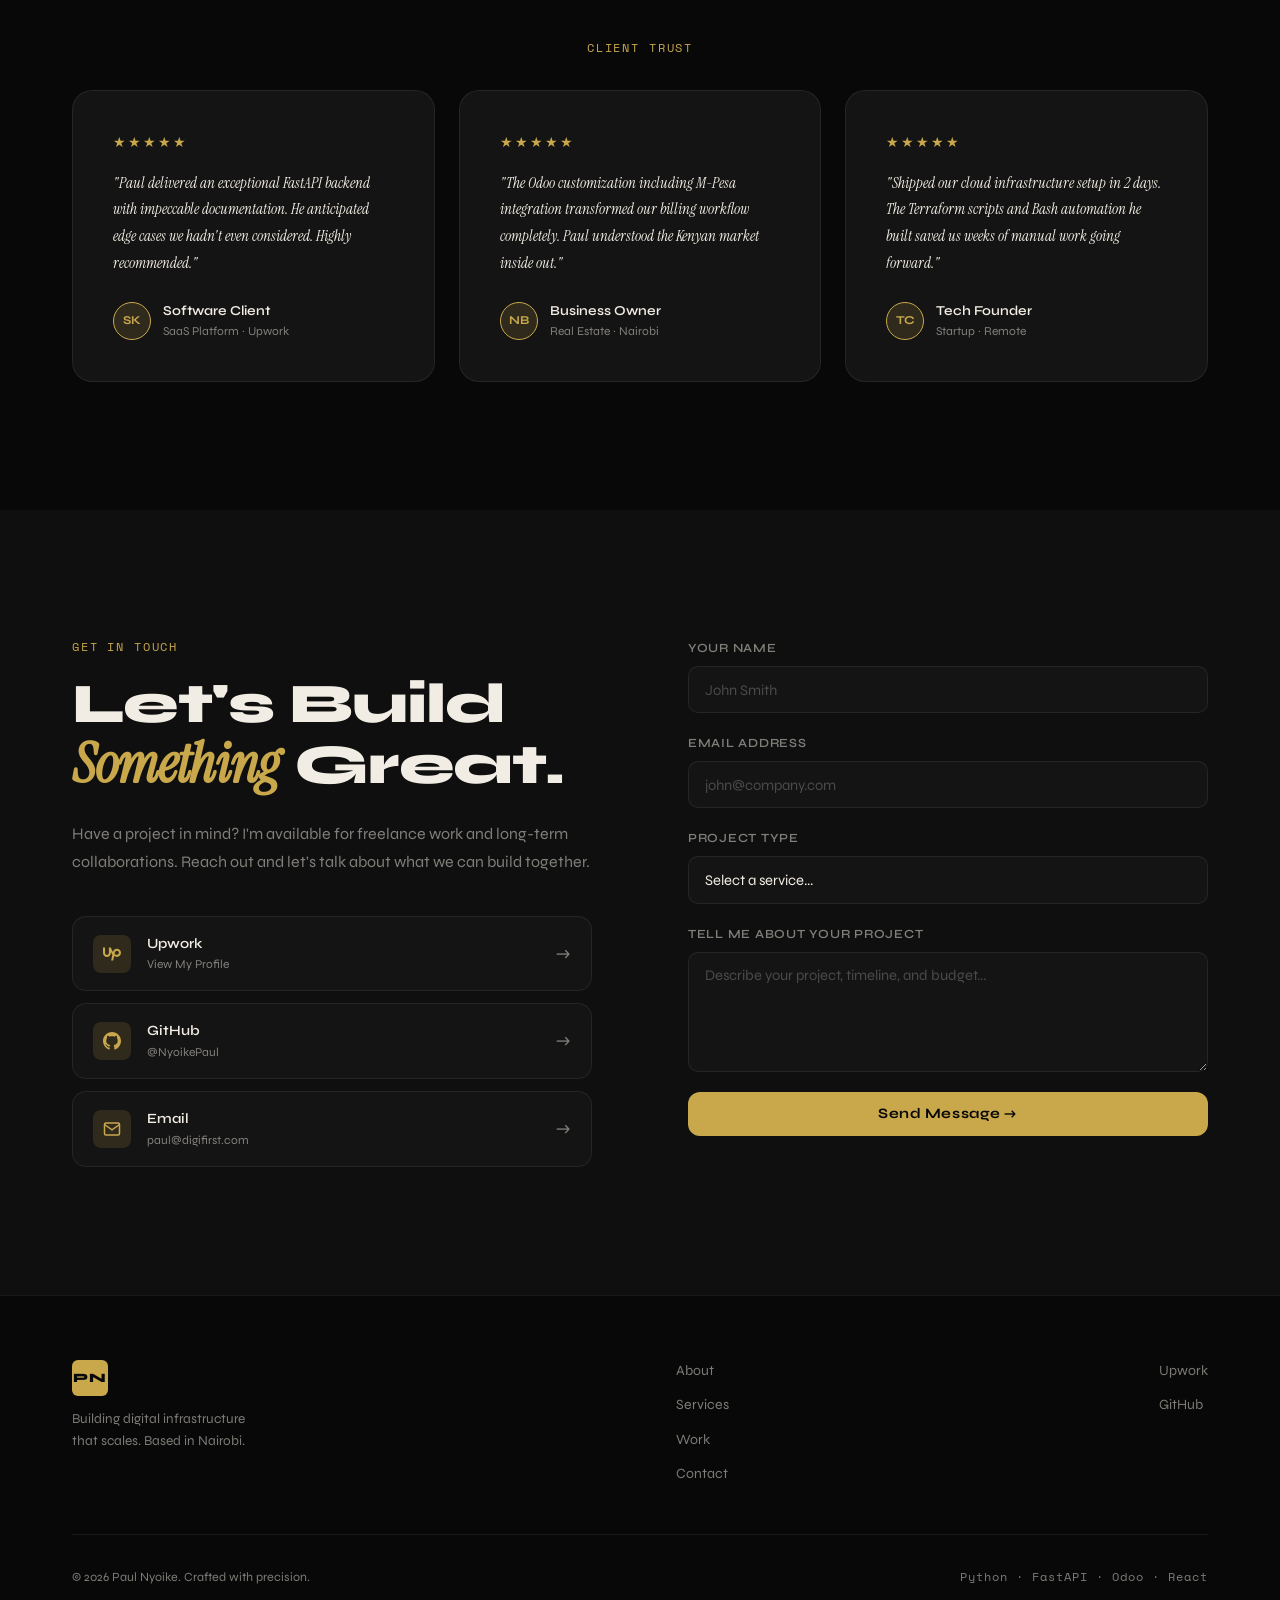
==== commit 3ddf5021: "feat: fix year to 2026, Upwork-style testimonials, headshot-ready portrait" ====
--- a/index.html
+++ b/index.html
@@ -191,7 +191,13 @@
           <div class="about-portrait reveal">
             <div class="portrait-frame">
               <div class="portrait-inner">
-                <span class="portrait-initials">PN</span>
+                <img
+                  src="assets/paul.jpg"
+                  alt="Paul Nyoike"
+                  class="portrait-photo"
+                  onerror="this.style.display='none'; document.querySelector('.portrait-initials-fb').style.display='flex';"
+                >
+                <span class="portrait-initials-fb" style="display:none;">PN</span>
                 <div class="portrait-accent"></div>
               </div>
             </div>
@@ -509,31 +515,48 @@
 
         <div class="contact-right reveal">
           <form class="contact-form" id="contactForm">
+            <!-- Web3Forms access key — replace fe1708aa-2828-438f-88c9-2c647bc387bf with key from web3forms.com/access -->
+            <input type="hidden" name="access_key" value="fe1708aa-2828-438f-88c9-2c647bc387bf">
+            <input type="hidden" name="subject" value="New Project Inquiry — Paul Nyoike Portfolio">
+            <input type="hidden" name="from_name" value="Portfolio Contact Form">
+            <input type="checkbox" name="botcheck" style="display:none">
+
             <div class="form-group">
               <label>Your Name</label>
-              <input type="text" placeholder="John Smith" required>
+              <input type="text" name="name" placeholder="John Smith" required>
             </div>
             <div class="form-group">
               <label>Email Address</label>
-              <input type="email" placeholder="john@company.com" required>
+              <input type="email" name="email" placeholder="john@company.com" required>
             </div>
             <div class="form-group">
               <label>Project Type</label>
-              <select>
+              <select name="project_type" required>
                 <option value="">Select a service...</option>
                 <option>API Development</option>
                 <option>Odoo ERP Customization</option>
                 <option>Full-Stack Web App</option>
-                <option>Cloud & DevOps</option>
-                <option>Integrations & Automation</option>
+                <option>Cloud &amp; DevOps</option>
+                <option>Integrations &amp; Automation</option>
                 <option>Other</option>
               </select>
             </div>
             <div class="form-group">
               <label>Tell Me About Your Project</label>
-              <textarea rows="4" placeholder="Describe your project, timeline, and budget..."></textarea>
-            </div>
-            <button type="submit" class="btn-primary btn-full">Send Message →</button>
+              <textarea name="message" rows="4" placeholder="Describe your project, timeline, and budget..." required></textarea>
+            </div>
+
+            <button type="submit" class="btn-primary btn-full" id="submitBtn">
+              <span id="btnText">Send Message →</span>
+              <span id="btnSpinner" style="display:none">Sending…</span>
+            </button>
+
+            <div id="formSuccess" class="form-msg form-msg--success" style="display:none">
+              ✅ Message sent! I'll get back to you within 24 hours.
+            </div>
+            <div id="formError" class="form-msg form-msg--error" style="display:none">
+              ❌ Something went wrong. Please email me directly at paul@digifirst.com
+            </div>
           </form>
         </div>
       </div>
@@ -560,12 +583,56 @@
         </div>
       </div>
       <div class="footer-bottom">
-        <span>© 2025 Paul Nyoike. Crafted with precision.</span>
+        <span>© 2026 Paul Nyoike. Crafted with precision.</span>
         <span class="footer-tech">Python · FastAPI · Odoo · React</span>
       </div>
     </div>
   </footer>
 
   <script src="js/main.js"></script>
+<script>
+  // ── CONTACT FORM — Web3Forms ──────────────────────────────
+  document.getElementById('contactForm').addEventListener('submit', async function(e) {
+    e.preventDefault();
+
+    const btn      = document.getElementById('submitBtn');
+    const btnText  = document.getElementById('btnText');
+    const spinner  = document.getElementById('btnSpinner');
+    const success  = document.getElementById('formSuccess');
+    const error    = document.getElementById('formError');
+
+    // Reset state
+    success.style.display = 'none';
+    error.style.display   = 'none';
+    btn.disabled          = true;
+    btnText.style.display = 'none';
+    spinner.style.display = 'inline';
+
+    const formData = new FormData(this);
+
+    try {
+      const res = await fetch('https://api.web3forms.com/submit', {
+        method: 'POST',
+        body: formData
+      });
+
+      const data = await res.json();
+
+      if (data.success) {
+        success.style.display = 'block';
+        this.reset();
+      } else {
+        throw new Error(data.message || 'Submission failed');
+      }
+    } catch (err) {
+      console.error(err);
+      error.style.display = 'block';
+    } finally {
+      btn.disabled          = false;
+      btnText.style.display = 'inline';
+      spinner.style.display = 'none';
+    }
+  });
+</script>
 </body>
 </html>
--- a/css/styles.css
+++ b/css/styles.css
@@ -309,3 +309,76 @@
   font-size: 0.5rem;
   flex-shrink: 0;
 }
+
+/* ===== CONTACT FORM FEEDBACK ===== */
+.form-msg {
+  padding: 0.9rem 1.2rem;
+  border-radius: 10px;
+  font-size: 0.9rem;
+  font-weight: 500;
+  text-align: center;
+  margin-top: 0.25rem;
+}
+.form-msg--success {
+  background: rgba(74, 222, 128, 0.1);
+  border: 1px solid rgba(74, 222, 128, 0.3);
+  color: #4ade80;
+}
+.form-msg--error {
+  background: rgba(248, 113, 113, 0.1);
+  border: 1px solid rgba(248, 113, 113, 0.3);
+  color: #f87171;
+}
+#submitBtn:disabled {
+  opacity: 0.6;
+  cursor: not-allowed;
+  transform: none !important;
+}
+
+/* ===== PHOTO ===== */
+.portrait-photo {
+  width: 100%;
+  height: 100%;
+  object-fit: cover;
+  object-position: center top;
+  border-radius: 22px;
+  position: relative;
+  z-index: 1;
+}
+
+/* ===== UPWORK-STYLE TESTIMONIALS ===== */
+.testimonials-sub {
+  text-align: center;
+  color: var(--muted);
+  font-size: 0.85rem;
+  margin-bottom: 2rem;
+}
+.testimonial-header {
+  display: flex;
+  justify-content: space-between;
+  align-items: center;
+  margin-bottom: 1rem;
+}
+.upwork-badge {
+  display: inline-flex;
+  align-items: center;
+  gap: 0.35rem;
+  font-family: var(--font-mono);
+  font-size: 0.65rem;
+  letter-spacing: 0.06em;
+  color: #14a800;
+  background: rgba(20,168,0,0.08);
+  border: 1px solid rgba(20,168,0,0.2);
+  padding: 0.2rem 0.6rem;
+  border-radius: 100px;
+}
+.testimonial-date {
+  font-family: var(--font-mono);
+  font-size: 0.68rem;
+  color: var(--muted);
+  margin-left: auto;
+  padding-left: 0.75rem;
+}
+.author-avatar--a { background: rgba(49,120,198,0.15); border-color: #3178C6; color: #3178C6; }
+.author-avatar--b { background: rgba(201,168,76,0.15); border-color: var(--gold); color: var(--gold); }
+.author-avatar--c { background: rgba(74,222,128,0.1);  border-color: #4ade80; color: #4ade80; }
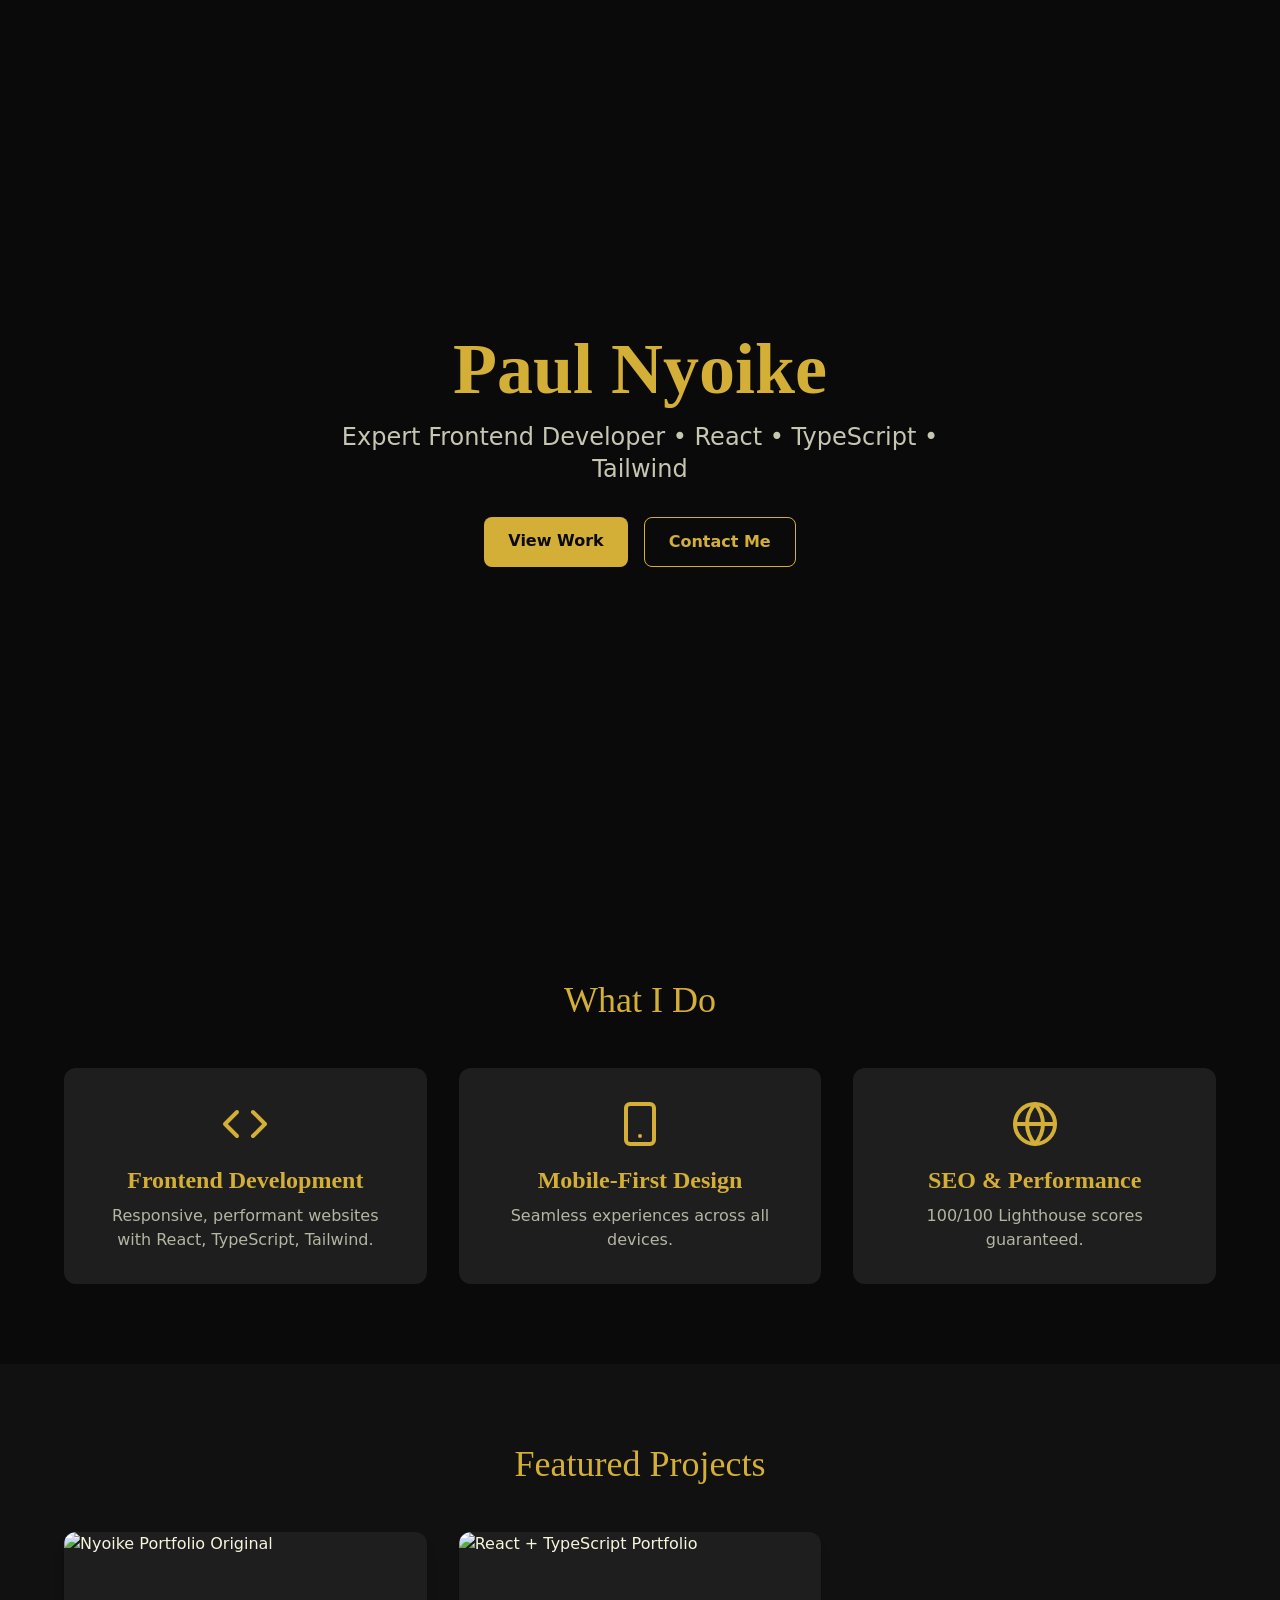
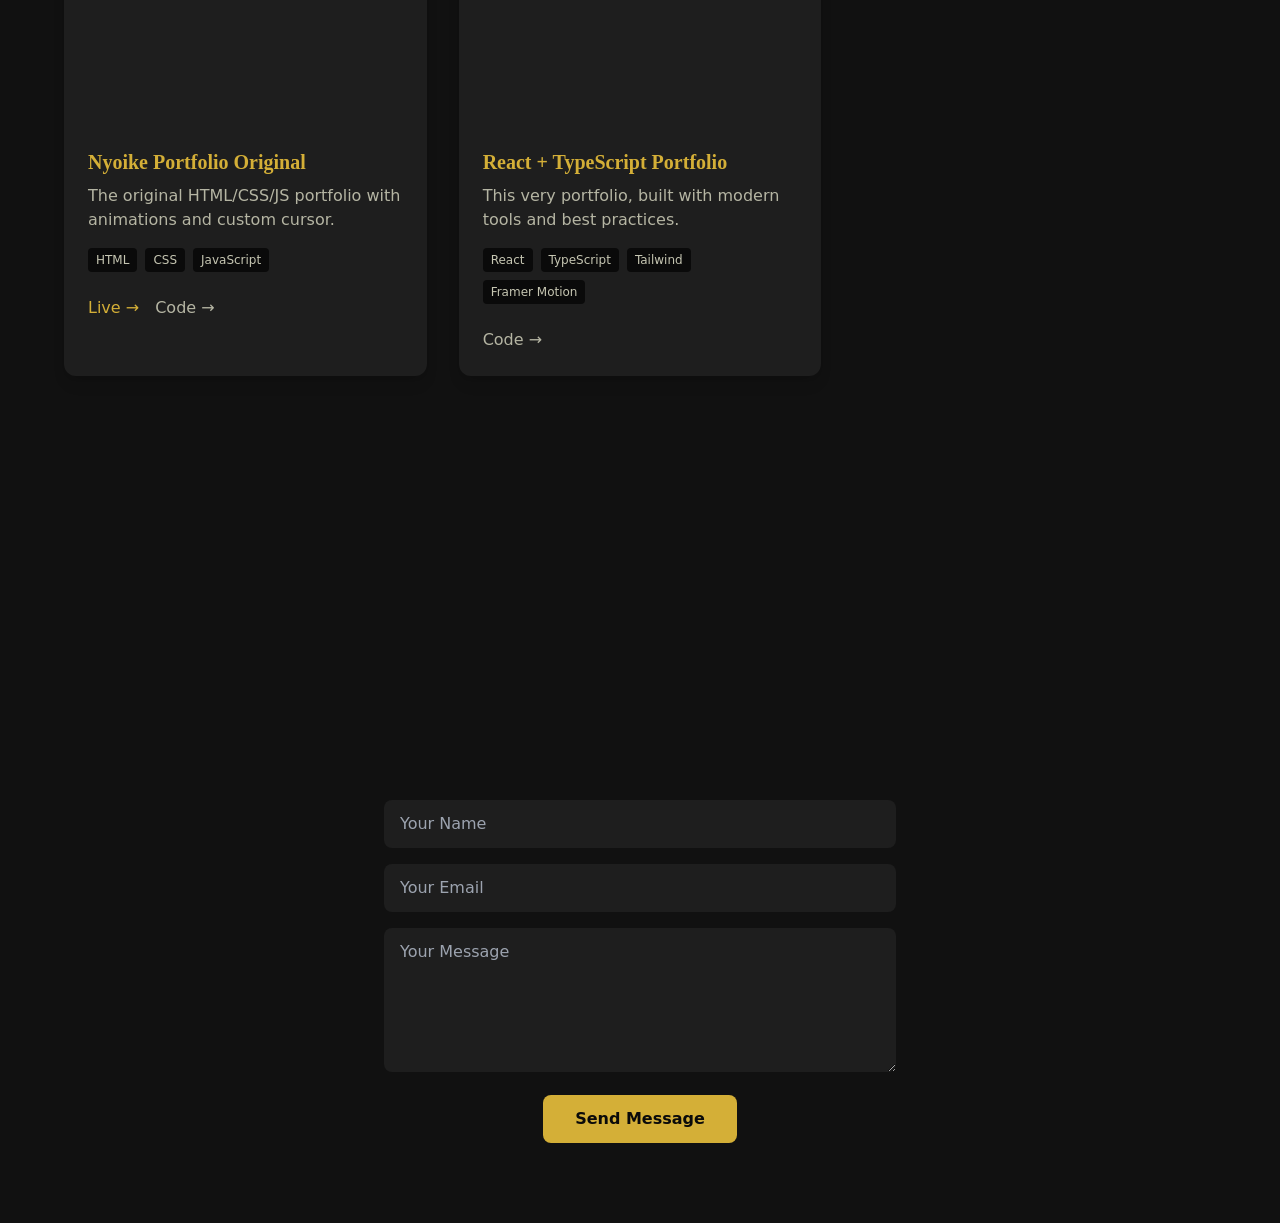
==== commit 77dd8fe2: "Updates" ====
--- a/index.html
+++ b/index.html
@@ -1,638 +1,13 @@
-<!DOCTYPE html>
+<!doctype html>
 <html lang="en">
-<head>
-  <meta charset="UTF-8">
-  <meta name="viewport" content="width=device-width, initial-scale=1.0">
-  <title>Paul Nyoike — Full-Stack Engineer & Digital Architect</title>
-  <meta name="description" content="Python Backend Engineer | Odoo ERP | FastAPI | React | Scalable APIs & Workflow Automation. Based in Nairobi, serving clients worldwide.">
-
-  <!-- Fonts -->
-  <link rel="preconnect" href="https://fonts.googleapis.com">
-  <link href="https://fonts.googleapis.com/css2?family=Syne:wght@400;500;600;700;800&family=Instrument+Serif:ital@0;1&family=Space+Mono:wght@400;700&display=swap" rel="stylesheet">
-
-  <link rel="stylesheet" href="css/styles.css">
-</head>
-<body>
-
-  <!-- Custom Cursor -->
-  <div class="cursor" id="cursor"></div>
-  <div class="cursor-follower" id="cursorFollower"></div>
-
-  <!-- Noise Overlay -->
-  <div class="noise"></div>
-
-  <!-- ======================== NAVIGATION ======================== -->
-  <nav class="nav" id="nav">
-    <div class="nav-logo">
-      <span class="logo-mark">PN</span>
-      <span class="logo-text">Paul Nyoike</span>
-    </div>
-    <div class="nav-links">
-      <a href="#about" class="nav-link">About</a>
-      <a href="#services" class="nav-link">Services</a>
-      <a href="#projects" class="nav-link">Work</a>
-      <a href="#contact" class="nav-link">Contact</a>
-    </div>
-    <a href="https://www.upwork.com/freelancers/~0117b7d1b005b4b7f8" target="_blank" class="nav-cta">Hire Me →</a>
-    <button class="hamburger" id="hamburger" aria-label="Menu">
-      <span></span><span></span>
-    </button>
-  </nav>
-
-  <!-- Mobile Menu -->
-  <div class="mobile-menu" id="mobileMenu">
-    <a href="#about" class="mob-link">About</a>
-    <a href="#services" class="mob-link">Services</a>
-    <a href="#projects" class="mob-link">Work</a>
-    <a href="#contact" class="mob-link">Contact</a>
-    <a href="https://www.upwork.com/freelancers/~0117b7d1b005b4b7f8" target="_blank" class="mob-cta">Hire Me on Upwork →</a>
-  </div>
-
-  <!-- ======================== HERO ======================== -->
-  <section class="hero" id="home">
-    <div class="hero-bg">
-      <div class="orb orb-1"></div>
-      <div class="orb orb-2"></div>
-      <div class="orb orb-3"></div>
-      <div class="grid-lines"></div>
-    </div>
-
-    <div class="hero-content">
-      <div class="hero-eyebrow reveal">
-        <span class="status-dot"></span>
-        <span>Available for Projects · Nairobi, Kenya</span>
-      </div>
-
-      <h1 class="hero-title">
-        <span class="line reveal-line" style="--delay:0.1s">Building Digital</span>
-        <span class="line italic reveal-line" style="--delay:0.25s">Infrastructure</span>
-        <span class="line reveal-line" style="--delay:0.4s">That Scales.</span>
-      </h1>
-
-      <p class="hero-sub reveal" style="--delay:0.55s">
-        Python · FastAPI · Odoo ERP · React · PostgreSQL · Docker
-      </p>
-
-      <div class="hero-actions reveal" style="--delay:0.7s">
-        <a href="#projects" class="btn-primary">View My Work</a>
-        <a href="#contact" class="btn-ghost">Let's Talk</a>
-      </div>
-    </div>
-
-    <div class="hero-stats reveal" style="--delay:0.85s">
-      <div class="stat">
-        <span class="stat-num">50+</span>
-        <span class="stat-label">Projects Delivered</span>
-      </div>
-      <div class="stat-div"></div>
-      <div class="stat">
-        <span class="stat-num">5★</span>
-        <span class="stat-label">Upwork Rating</span>
-      </div>
-      <div class="stat-div"></div>
-      <div class="stat">
-        <span class="stat-num">3+</span>
-        <span class="stat-label">Years Experience</span>
-      </div>
-    </div>
-
-    <div class="scroll-indicator">
-      <div class="scroll-line"></div>
-      <span>Scroll</span>
-    </div>
-  </section>
-
-  <!-- ======================== MARQUEE ======================== -->
-    <div class="marquee-wrapper">
-    <div class="marquee-track">
-
-      <span class="tbadge"><img src="https://cdn.simpleicons.org/python/3776AB" alt=""><b>Python</b></span>
-      <span class="msep">✦</span>
-      <span class="tbadge"><img src="https://cdn.simpleicons.org/fastapi/009688" alt=""><b>FastAPI</b></span>
-      <span class="msep">✦</span>
-      <span class="tbadge"><img src="https://cdn.simpleicons.org/odoo/714B67" alt=""><b>Odoo ERP</b></span>
-      <span class="msep">✦</span>
-      <span class="tbadge"><img src="https://cdn.simpleicons.org/postgresql/4169E1" alt=""><b>PostgreSQL</b></span>
-      <span class="msep">✦</span>
-      <span class="tbadge"><img src="https://cdn.simpleicons.org/react/61DAFB" alt=""><b>React</b></span>
-      <span class="msep">✦</span>
-      <span class="tbadge"><img src="https://cdn.simpleicons.org/docker/2496ED" alt=""><b>Docker</b></span>
-      <span class="msep">✦</span>
-      <span class="tbadge"><img src="https://cdn.simpleicons.org/terraform/7B42BC" alt=""><b>Terraform</b></span>
-      <span class="msep">✦</span>
-      <span class="tbadge"><img src="https://cdn.simpleicons.org/githubactions/2088FF" alt=""><b>CI/CD</b></span>
-      <span class="msep">✦</span>
-      <span class="tbadge"><img src="https://cdn.simpleicons.org/amazonaws/FF9900" alt=""><b>AWS</b></span>
-      <span class="msep">✦</span>
-      <span class="tbadge"><img src="https://cdn.simpleicons.org/mpesa/00A550" alt=""><b>M-Pesa</b></span>
-      <span class="msep">✦</span>
-      <span class="tbadge"><img src="https://cdn.simpleicons.org/nodedotjs/339933" alt=""><b>Node.js</b></span>
-      <span class="msep">✦</span>
-      <span class="tbadge"><img src="https://cdn.simpleicons.org/gnubash/4EAA25" alt=""><b>Bash</b></span>
-      <span class="msep">✦</span>
-      <span class="tbadge"><img src="https://cdn.simpleicons.org/redis/FF4438" alt=""><b>Redis</b></span>
-      <span class="msep">✦</span>
-      <span class="tbadge"><img src="https://cdn.simpleicons.org/nextdotjs/ffffff" alt=""><b>Next.js</b></span>
-      <span class="msep">✦</span>
-      <span class="tbadge"><img src="https://cdn.simpleicons.org/typescript/3178C6" alt=""><b>TypeScript</b></span>
-      <span class="msep">✦</span>
-      <span class="tbadge"><img src="https://cdn.simpleicons.org/django/092E20" alt=""><b>Django</b></span>
-      <span class="msep">✦</span>
-      <span class="tbadge"><img src="https://cdn.simpleicons.org/digitalocean/0080FF" alt=""><b>DigitalOcean</b></span>
-      <span class="msep">✦</span>
-
-      <!-- duplicate for seamless loop -->
-      <span class="tbadge"><img src="https://cdn.simpleicons.org/python/3776AB" alt=""><b>Python</b></span>
-      <span class="msep">✦</span>
-      <span class="tbadge"><img src="https://cdn.simpleicons.org/fastapi/009688" alt=""><b>FastAPI</b></span>
-      <span class="msep">✦</span>
-      <span class="tbadge"><img src="https://cdn.simpleicons.org/odoo/714B67" alt=""><b>Odoo ERP</b></span>
-      <span class="msep">✦</span>
-      <span class="tbadge"><img src="https://cdn.simpleicons.org/postgresql/4169E1" alt=""><b>PostgreSQL</b></span>
-      <span class="msep">✦</span>
-      <span class="tbadge"><img src="https://cdn.simpleicons.org/react/61DAFB" alt=""><b>React</b></span>
-      <span class="msep">✦</span>
-      <span class="tbadge"><img src="https://cdn.simpleicons.org/docker/2496ED" alt=""><b>Docker</b></span>
-      <span class="msep">✦</span>
-      <span class="tbadge"><img src="https://cdn.simpleicons.org/terraform/7B42BC" alt=""><b>Terraform</b></span>
-      <span class="msep">✦</span>
-      <span class="tbadge"><img src="https://cdn.simpleicons.org/githubactions/2088FF" alt=""><b>CI/CD</b></span>
-      <span class="msep">✦</span>
-      <span class="tbadge"><img src="https://cdn.simpleicons.org/amazonaws/FF9900" alt=""><b>AWS</b></span>
-      <span class="msep">✦</span>
-      <span class="tbadge"><img src="https://cdn.simpleicons.org/mpesa/00A550" alt=""><b>M-Pesa</b></span>
-      <span class="msep">✦</span>
-      <span class="tbadge"><img src="https://cdn.simpleicons.org/nodedotjs/339933" alt=""><b>Node.js</b></span>
-      <span class="msep">✦</span>
-      <span class="tbadge"><img src="https://cdn.simpleicons.org/gnubash/4EAA25" alt=""><b>Bash</b></span>
-      <span class="msep">✦</span>
-      <span class="tbadge"><img src="https://cdn.simpleicons.org/redis/FF4438" alt=""><b>Redis</b></span>
-      <span class="msep">✦</span>
-      <span class="tbadge"><img src="https://cdn.simpleicons.org/nextdotjs/ffffff" alt=""><b>Next.js</b></span>
-      <span class="msep">✦</span>
-      <span class="tbadge"><img src="https://cdn.simpleicons.org/typescript/3178C6" alt=""><b>TypeScript</b></span>
-      <span class="msep">✦</span>
-      <span class="tbadge"><img src="https://cdn.simpleicons.org/django/092E20" alt=""><b>Django</b></span>
-      <span class="msep">✦</span>
-      <span class="tbadge"><img src="https://cdn.simpleicons.org/digitalocean/0080FF" alt=""><b>DigitalOcean</b></span>
-
-    </div>
-  </div>
-
-  <!-- ======================== ABOUT ======================== -->
-  <section class="about section" id="about">
-    <div class="container">
-      <div class="about-grid">
-        <div class="about-left">
-          <div class="section-label reveal">About</div>
-          <h2 class="section-title reveal">
-            I engineer systems that <em>move</em> businesses forward.
-          </h2>
-          <div class="about-portrait reveal">
-            <div class="portrait-frame">
-              <div class="portrait-inner">
-                <img
-                  src="assets/paul.jpg"
-                  alt="Paul Nyoike"
-                  class="portrait-photo"
-                  onerror="this.style.display='none'; document.querySelector('.portrait-initials-fb').style.display='flex';"
-                >
-                <span class="portrait-initials-fb" style="display:none;">PN</span>
-                <div class="portrait-accent"></div>
-              </div>
-            </div>
-          </div>
-        </div>
-
-        <div class="about-right">
-          <p class="about-text reveal">
-            I'm Paul Nyoike, a full-stack engineer and digital architect based in Nairobi, Kenya.
-            I specialize in building enterprise-grade backend systems, ERP customizations, and scalable APIs
-            that power real businesses — from startups to established enterprises across Africa and beyond.
-          </p>
-          <p class="about-text reveal">
-            With deep expertise in Python, FastAPI, and Odoo ERP, I've helped clients automate workflows,
-            integrate M-Pesa payments, provision cloud infrastructure, and ship production-ready software
-            that keeps working when it matters most.
-          </p>
-
-          <div class="about-skills reveal">
-            <div class="skill-group">
-              <div class="skill-label">Backend</div>
-              <div class="skill-tags">
-                <span><img src="https://cdn.simpleicons.org/python/3776AB" alt="">Python</span><span><img src="https://cdn.simpleicons.org/fastapi/009688" alt="">FastAPI</span><span><img src="https://cdn.simpleicons.org/django/092E20" alt="">Django</span><span><img src="https://cdn.simpleicons.org/nodedotjs/339933" alt="">Node.js</span>
-              </div>
-            </div>
-            <div class="skill-group">
-              <div class="skill-label">ERP & Systems</div>
-              <div class="skill-tags">
-                <span><img src="https://cdn.simpleicons.org/odoo/714B67" alt="">Odoo 16/17/18</span><span><img src="https://cdn.simpleicons.org/safaricom/00A550" alt="">M-Pesa API</span><span>🇰🇪 Kenya L10n</span>
-              </div>
-            </div>
-            <div class="skill-group">
-              <div class="skill-label">Infrastructure</div>
-              <div class="skill-tags">
-                <span><img src="https://cdn.simpleicons.org/docker/2496ED" alt="">Docker</span><span><img src="https://cdn.simpleicons.org/terraform/7B42BC" alt="">Terraform</span><span><img src="https://cdn.simpleicons.org/amazonaws/FF9900" alt="">AWS</span><span><img src="https://cdn.simpleicons.org/digitalocean/0080FF" alt="">DigitalOcean</span>
-              </div>
-            </div>
-            <div class="skill-group">
-              <div class="skill-label">Frontend</div>
-              <div class="skill-tags">
-                <span><img src="https://cdn.simpleicons.org/react/61DAFB" alt="">React</span><span><img src="https://cdn.simpleicons.org/nextdotjs/ffffff" alt="">Next.js</span><span><img src="https://cdn.simpleicons.org/typescript/3178C6" alt="">TypeScript</span><span><img src="https://cdn.simpleicons.org/tailwindcss/06B6D4" alt="">Tailwind</span>
-              </div>
-            </div>
-          </div>
-
-          <a href="https://www.upwork.com/freelancers/~0117b7d1b005b4b7f8" target="_blank" class="btn-primary reveal">
-            View Upwork Profile →
-          </a>
-        </div>
-      </div>
-    </div>
-  </section>
-
-  <!-- ======================== SERVICES ======================== -->
-  <section class="services section" id="services">
-    <div class="container">
-      <div class="section-header reveal">
-        <div class="section-label">Services</div>
-        <h2 class="section-title">What I Build For You</h2>
-      </div>
-
-      <div class="services-grid">
-        <div class="service-card reveal" style="--card-delay:0s">
-          <div class="service-num">01</div>
-          <div class="service-icon">⚡</div>
-          <h3 class="service-title">API Development</h3>
-          <p class="service-desc">Production-grade REST & GraphQL APIs with FastAPI or Django REST. Authentication, rate limiting, documentation, CI/CD — all included.</p>
-          <div class="service-tech"><span>FastAPI</span><span>PostgreSQL</span><span>Docker</span></div>
-        </div>
-
-        <div class="service-card reveal" style="--card-delay:0.1s">
-          <div class="service-num">02</div>
-          <div class="service-icon">🏢</div>
-          <h3 class="service-title">Odoo ERP Customization</h3>
-          <p class="service-desc">Custom Odoo modules, Kenya localization, M-Pesa payment integration, real estate CRM, automated workflows for Odoo 16/17/18.</p>
-          <div class="service-tech"><span>Odoo</span><span>Python</span><span>M-Pesa</span></div>
-        </div>
-
-        <div class="service-card reveal" style="--card-delay:0.2s">
-          <div class="service-num">03</div>
-          <div class="service-icon">🌐</div>
-          <h3 class="service-title">Full-Stack Web Apps</h3>
-          <p class="service-desc">End-to-end web applications with React/Next.js frontend, Python backend, database design, and deployment to production environments.</p>
-          <div class="service-tech"><span>React</span><span>Next.js</span><span>Python</span></div>
-        </div>
-
-        <div class="service-card reveal" style="--card-delay:0.3s">
-          <div class="service-num">04</div>
-          <div class="service-icon">☁️</div>
-          <h3 class="service-title">Cloud & DevOps</h3>
-          <p class="service-desc">Infrastructure as code with Terraform, server hardening, monitoring setup, CI/CD pipelines, and automated deployments on AWS or DigitalOcean.</p>
-          <div class="service-tech"><span>Terraform</span><span>AWS</span><span>Bash</span></div>
-        </div>
-
-        <div class="service-card reveal" style="--card-delay:0.4s">
-          <div class="service-num">05</div>
-          <div class="service-icon">🔗</div>
-          <h3 class="service-title">Integrations & Automation</h3>
-          <p class="service-desc">Connect your tools — payment gateways, CRMs, third-party APIs. Automate repetitive workflows and save your team hundreds of hours.</p>
-          <div class="service-tech"><span>Webhooks</span><span>Celery</span><span>Redis</span></div>
-        </div>
-
-        <div class="service-card reveal service-card--highlight" style="--card-delay:0.5s">
-          <div class="service-num">06</div>
-          <div class="service-icon">📊</div>
-          <h3 class="service-title">Enterprise Dashboards</h3>
-          <p class="service-desc">Data-rich management dashboards with real-time analytics, role-based access, custom reporting, and export capabilities.</p>
-          <div class="service-tech"><span>React</span><span>TypeScript</span><span>Charts</span></div>
-        </div>
-      </div>
-    </div>
-  </section>
-
-  <!-- ======================== PROJECTS ======================== -->
-  <section class="projects section" id="projects">
-    <div class="container">
-      <div class="section-header reveal">
-        <div class="section-label">Selected Work</div>
-        <h2 class="section-title">Projects That Shipped</h2>
-      </div>
-
-      <div class="projects-list">
-
-        <article class="project-item reveal">
-          <div class="project-meta">
-            <span class="project-num">01</span>
-            <span class="project-year">2024</span>
-          </div>
-          <div class="project-body">
-            <h3 class="project-title">Enterprise Core API</h3>
-            <p class="project-desc">Enterprise-grade FastAPI backend with automated cloud provisioning via Terraform, PostgreSQL integration, and a full CI/CD pipeline. Production-ready from day one.</p>
-            <div class="project-stack">
-              <span>FastAPI</span><span>PostgreSQL</span><span>Terraform</span><span>Docker</span><span>GitHub Actions</span>
-            </div>
-          </div>
-          <a href="https://github.com/NyoikePaul/enterprise-core-api" target="_blank" class="project-link">
-            <svg viewBox="0 0 24 24" fill="none" stroke="currentColor" stroke-width="2">
-              <path d="M7 17L17 7M17 7H7M17 7v10"/>
-            </svg>
-          </a>
-        </article>
-
-        <article class="project-item reveal">
-          <div class="project-meta">
-            <span class="project-num">02</span>
-            <span class="project-year">2024</span>
-          </div>
-          <div class="project-body">
-            <h3 class="project-title">Odoo ERP Mastery Suite</h3>
-            <p class="project-desc">Kenya-localized Odoo modules including M-Pesa payment gateway, Real Estate CRM, and custom production workflows. Deployed on Odoo 16/17/18 for real clients.</p>
-            <div class="project-stack">
-              <span>Odoo 18</span><span>Python</span><span>M-Pesa API</span><span>Kenya L10n</span>
-            </div>
-          </div>
-          <a href="https://github.com/NyoikePaul/OdooERP" target="_blank" class="project-link">
-            <svg viewBox="0 0 24 24" fill="none" stroke="currentColor" stroke-width="2">
-              <path d="M7 17L17 7M17 7H7M17 7v10"/>
-            </svg>
-          </a>
-        </article>
-
-        <article class="project-item reveal">
-          <div class="project-meta">
-            <span class="project-num">03</span>
-            <span class="project-year">2024</span>
-          </div>
-          <div class="project-body">
-            <h3 class="project-title">FastAPI Product Catalog</h3>
-            <p class="project-desc">Secure REST API with API Key authentication, SQLAlchemy ORM, Pydantic v2 validation, Docker containerization, and automated Vercel deployment. Live in production.</p>
-            <div class="project-stack">
-              <span>FastAPI</span><span>SQLAlchemy</span><span>Pydantic</span><span>Docker</span><span>Vercel</span>
-            </div>
-          </div>
-          <a href="https://fastapi-product-catalog.vercel.app/" target="_blank" class="project-link">
-            <svg viewBox="0 0 24 24" fill="none" stroke="currentColor" stroke-width="2">
-              <path d="M7 17L17 7M17 7H7M17 7v10"/>
-            </svg>
-          </a>
-        </article>
-
-        <article class="project-item reveal">
-          <div class="project-meta">
-            <span class="project-num">04</span>
-            <span class="project-year">2024</span>
-          </div>
-          <div class="project-body">
-            <h3 class="project-title">Bash Cloud Forge</h3>
-            <p class="project-desc">Pure Bash toolkit for lightning-fast cloud server provisioning, security hardening, monitoring setup, and API deployments across DigitalOcean, AWS, and Telegram notifications.</p>
-            <div class="project-stack">
-              <span>Bash</span><span>DigitalOcean</span><span>AWS</span><span>Telegram Bot API</span>
-            </div>
-          </div>
-          <a href="https://github.com/NyoikePaul/bash-cloud-forge" target="_blank" class="project-link">
-            <svg viewBox="0 0 24 24" fill="none" stroke="currentColor" stroke-width="2">
-              <path d="M7 17L17 7M17 7H7M17 7v10"/>
-            </svg>
-          </a>
-        </article>
-
-        <article class="project-item reveal">
-          <div class="project-meta">
-            <span class="project-num">05</span>
-            <span class="project-year">2025</span>
-          </div>
-          <div class="project-body">
-            <h3 class="project-title">GigFlow — Freelance Dashboard</h3>
-            <p class="project-desc">Premium freelance management dashboard built with Next.js App Router, TypeScript, Tailwind CSS v4, shadcn/ui, Zustand, and TanStack Table. Designed for Upwork freelancers.</p>
-            <div class="project-stack">
-              <span>Next.js 16</span><span>TypeScript</span><span>Tailwind v4</span><span>Zustand</span>
-            </div>
-          </div>
-          <a href="https://github.com/NyoikePaul/gigflow" target="_blank" class="project-link">
-            <svg viewBox="0 0 24 24" fill="none" stroke="currentColor" stroke-width="2">
-              <path d="M7 17L17 7M17 7H7M17 7v10"/>
-            </svg>
-          </a>
-        </article>
-
-      </div>
-
-      <div class="projects-footer reveal">
-        <a href="https://github.com/NyoikePaul" target="_blank" class="btn-ghost">View All on GitHub →</a>
-      </div>
-    </div>
-  </section>
-
-  <!-- ======================== TESTIMONIALS ======================== -->
-  <section class="testimonials section">
-    <div class="container">
-      <div class="section-label reveal" style="text-align:center">Client Trust</div>
-      <div class="testimonials-grid">
-        <div class="testimonial reveal">
-          <div class="testimonial-stars">★★★★★</div>
-          <p class="testimonial-text">"Paul delivered an exceptional FastAPI backend with impeccable documentation. He anticipated edge cases we hadn't even considered. Highly recommended."</p>
-          <div class="testimonial-author">
-            <div class="author-avatar">SK</div>
-            <div>
-              <div class="author-name">Software Client</div>
-              <div class="author-role">SaaS Platform · Upwork</div>
-            </div>
-          </div>
-        </div>
-
-        <div class="testimonial reveal">
-          <div class="testimonial-stars">★★★★★</div>
-          <p class="testimonial-text">"The Odoo customization including M-Pesa integration transformed our billing workflow completely. Paul understood the Kenyan market inside out."</p>
-          <div class="testimonial-author">
-            <div class="author-avatar">NB</div>
-            <div>
-              <div class="author-name">Business Owner</div>
-              <div class="author-role">Real Estate · Nairobi</div>
-            </div>
-          </div>
-        </div>
-
-        <div class="testimonial reveal">
-          <div class="testimonial-stars">★★★★★</div>
-          <p class="testimonial-text">"Shipped our cloud infrastructure setup in 2 days. The Terraform scripts and Bash automation he built saved us weeks of manual work going forward."</p>
-          <div class="testimonial-author">
-            <div class="author-avatar">TC</div>
-            <div>
-              <div class="author-name">Tech Founder</div>
-              <div class="author-role">Startup · Remote</div>
-            </div>
-          </div>
-        </div>
-      </div>
-    </div>
-  </section>
-
-  <!-- ======================== CONTACT ======================== -->
-  <section class="contact section" id="contact">
-    <div class="container">
-      <div class="contact-inner">
-        <div class="contact-left reveal">
-          <div class="section-label">Get In Touch</div>
-          <h2 class="section-title">Let's Build <em>Something</em> Great.</h2>
-          <p class="contact-sub">Have a project in mind? I'm available for freelance work and long-term collaborations. Reach out and let's talk about what we can build together.</p>
-
-          <div class="contact-channels">
-            <a href="https://www.upwork.com/freelancers/~0117b7d1b005b4b7f8" target="_blank" class="contact-channel">
-              <div class="channel-icon">
-                <svg viewBox="0 0 24 24" fill="currentColor"><path d="M18.561 13.158c-1.102 0-2.135-.467-3.074-1.227l.228-1.076.008-.042c.207-1.143.849-3.06 2.839-3.06 1.492 0 2.703 1.212 2.703 2.703-.001 1.489-1.212 2.702-2.704 2.702zm0-8.14c-2.539 0-4.51 1.649-5.31 4.366-1.22-1.834-2.148-4.036-2.687-5.892H7.828v7.112c-.002 1.406-1.141 2.546-2.547 2.546-1.405 0-2.543-1.14-2.543-2.546V3.492H0v7.112c0 2.914 2.37 5.303 5.281 5.303 2.913 0 5.283-2.389 5.283-5.303v-1.19c.529 1.107 1.182 2.229 1.974 3.221l-1.673 7.873h2.797l1.213-5.71c1.063.679 2.285 1.109 3.686 1.109 3 0 5.439-2.452 5.439-5.45 0-3-2.439-5.439-5.439-5.439z"/></svg>
-              </div>
-              <div class="channel-info">
-                <span class="channel-name">Upwork</span>
-                <span class="channel-handle">View My Profile</span>
-              </div>
-              <span class="channel-arrow">→</span>
-            </a>
-
-            <a href="https://github.com/NyoikePaul" target="_blank" class="contact-channel">
-              <div class="channel-icon">
-                <svg viewBox="0 0 24 24" fill="currentColor"><path d="M12 0c-6.626 0-12 5.373-12 12 0 5.302 3.438 9.8 8.207 11.387.599.111.793-.261.793-.577v-2.234c-3.338.726-4.033-1.416-4.033-1.416-.546-1.387-1.333-1.756-1.333-1.756-1.089-.745.083-.729.083-.729 1.205.084 1.839 1.237 1.839 1.237 1.07 1.834 2.807 1.304 3.492.997.107-.775.418-1.305.762-1.604-2.665-.305-5.467-1.334-5.467-5.931 0-1.311.469-2.381 1.236-3.221-.124-.303-.535-1.524.117-3.176 0 0 1.008-.322 3.301 1.23.957-.266 1.983-.399 3.003-.404 1.02.005 2.047.138 3.006.404 2.291-1.552 3.297-1.23 3.297-1.23.653 1.653.242 2.874.118 3.176.77.84 1.235 1.911 1.235 3.221 0 4.609-2.807 5.624-5.479 5.921.43.372.823 1.102.823 2.222v3.293c0 .319.192.694.801.576 4.765-1.589 8.199-6.086 8.199-11.386 0-6.627-5.373-12-12-12z"/></svg>
-              </div>
-              <div class="channel-info">
-                <span class="channel-name">GitHub</span>
-                <span class="channel-handle">@NyoikePaul</span>
-              </div>
-              <span class="channel-arrow">→</span>
-            </a>
-
-            <a href="mailto:paul@digifirst.com" class="contact-channel">
-              <div class="channel-icon">
-                <svg viewBox="0 0 24 24" fill="none" stroke="currentColor" stroke-width="2"><path d="M4 4h16c1.1 0 2 .9 2 2v12c0 1.1-.9 2-2 2H4c-1.1 0-2-.9-2-2V6c0-1.1.9-2 2-2z"/><polyline points="22,6 12,13 2,6"/></svg>
-              </div>
-              <div class="channel-info">
-                <span class="channel-name">Email</span>
-                <span class="channel-handle">paul@digifirst.com</span>
-              </div>
-              <span class="channel-arrow">→</span>
-            </a>
-          </div>
-        </div>
-
-        <div class="contact-right reveal">
-          <form class="contact-form" id="contactForm">
-            <!-- Web3Forms access key — replace fe1708aa-2828-438f-88c9-2c647bc387bf with key from web3forms.com/access -->
-            <input type="hidden" name="access_key" value="fe1708aa-2828-438f-88c9-2c647bc387bf">
-            <input type="hidden" name="subject" value="New Project Inquiry — Paul Nyoike Portfolio">
-            <input type="hidden" name="from_name" value="Portfolio Contact Form">
-            <input type="checkbox" name="botcheck" style="display:none">
-
-            <div class="form-group">
-              <label>Your Name</label>
-              <input type="text" name="name" placeholder="John Smith" required>
-            </div>
-            <div class="form-group">
-              <label>Email Address</label>
-              <input type="email" name="email" placeholder="john@company.com" required>
-            </div>
-            <div class="form-group">
-              <label>Project Type</label>
-              <select name="project_type" required>
-                <option value="">Select a service...</option>
-                <option>API Development</option>
-                <option>Odoo ERP Customization</option>
-                <option>Full-Stack Web App</option>
-                <option>Cloud &amp; DevOps</option>
-                <option>Integrations &amp; Automation</option>
-                <option>Other</option>
-              </select>
-            </div>
-            <div class="form-group">
-              <label>Tell Me About Your Project</label>
-              <textarea name="message" rows="4" placeholder="Describe your project, timeline, and budget..." required></textarea>
-            </div>
-
-            <button type="submit" class="btn-primary btn-full" id="submitBtn">
-              <span id="btnText">Send Message →</span>
-              <span id="btnSpinner" style="display:none">Sending…</span>
-            </button>
-
-            <div id="formSuccess" class="form-msg form-msg--success" style="display:none">
-              ✅ Message sent! I'll get back to you within 24 hours.
-            </div>
-            <div id="formError" class="form-msg form-msg--error" style="display:none">
-              ❌ Something went wrong. Please email me directly at paul@digifirst.com
-            </div>
-          </form>
-        </div>
-      </div>
-    </div>
-  </section>
-
-  <!-- ======================== FOOTER ======================== -->
-  <footer class="footer">
-    <div class="container">
-      <div class="footer-top">
-        <div class="footer-brand">
-          <span class="logo-mark">PN</span>
-          <p>Building digital infrastructure<br>that scales. Based in Nairobi.</p>
-        </div>
-        <div class="footer-links">
-          <a href="#about">About</a>
-          <a href="#services">Services</a>
-          <a href="#projects">Work</a>
-          <a href="#contact">Contact</a>
-        </div>
-        <div class="footer-social">
-          <a href="https://www.upwork.com/freelancers/~0117b7d1b005b4b7f8" target="_blank">Upwork</a>
-          <a href="https://github.com/NyoikePaul" target="_blank">GitHub</a>
-        </div>
-      </div>
-      <div class="footer-bottom">
-        <span>© 2026 Paul Nyoike. Crafted with precision.</span>
-        <span class="footer-tech">Python · FastAPI · Odoo · React</span>
-      </div>
-    </div>
-  </footer>
-
-  <script src="js/main.js"></script>
-<script>
-  // ── CONTACT FORM — Web3Forms ──────────────────────────────
-  document.getElementById('contactForm').addEventListener('submit', async function(e) {
-    e.preventDefault();
-
-    const btn      = document.getElementById('submitBtn');
-    const btnText  = document.getElementById('btnText');
-    const spinner  = document.getElementById('btnSpinner');
-    const success  = document.getElementById('formSuccess');
-    const error    = document.getElementById('formError');
-
-    // Reset state
-    success.style.display = 'none';
-    error.style.display   = 'none';
-    btn.disabled          = true;
-    btnText.style.display = 'none';
-    spinner.style.display = 'inline';
-
-    const formData = new FormData(this);
-
-    try {
-      const res = await fetch('https://api.web3forms.com/submit', {
-        method: 'POST',
-        body: formData
-      });
-
-      const data = await res.json();
-
-      if (data.success) {
-        success.style.display = 'block';
-        this.reset();
-      } else {
-        throw new Error(data.message || 'Submission failed');
-      }
-    } catch (err) {
-      console.error(err);
-      error.style.display = 'block';
-    } finally {
-      btn.disabled          = false;
-      btnText.style.display = 'inline';
-      spinner.style.display = 'none';
-    }
-  });
-</script>
-</body>
+  <head>
+    <meta charset="UTF-8" />
+    <meta name="viewport" content="width=device-width, initial-scale=1.0" />
+    <title>Paul Nyoike</title>
+    <script type="module" crossorigin src="/assets/index-DfPHPl5R.js"></script>
+    <link rel="stylesheet" crossorigin href="/assets/index-DVxXulUL.css">
+  </head>
+  <body>
+    <div id="root"></div>
+  </body>
 </html>
--- a/assets/index-DVxXulUL.css
+++ b/assets/index-DVxXulUL.css
@@ -0,0 +1 @@
+*,:before,:after,::backdrop{--tw-border-spacing-x:0;--tw-border-spacing-y:0;--tw-translate-x:0;--tw-translate-y:0;--tw-rotate:0;--tw-skew-x:0;--tw-skew-y:0;--tw-scale-x:1;--tw-scale-y:1;--tw-pan-x: ;--tw-pan-y: ;--tw-pinch-zoom: ;--tw-scroll-snap-strictness:proximity;--tw-gradient-from-position: ;--tw-gradient-via-position: ;--tw-gradient-to-position: ;--tw-ordinal: ;--tw-slashed-zero: ;--tw-numeric-figure: ;--tw-numeric-spacing: ;--tw-numeric-fraction: ;--tw-ring-inset: ;--tw-ring-offset-width:0px;--tw-ring-offset-color:#fff;--tw-ring-color:#3b82f680;--tw-ring-offset-shadow:0 0 #0000;--tw-ring-shadow:0 0 #0000;--tw-shadow:0 0 #0000;--tw-shadow-colored:0 0 #0000;--tw-blur: ;--tw-brightness: ;--tw-contrast: ;--tw-grayscale: ;--tw-hue-rotate: ;--tw-invert: ;--tw-saturate: ;--tw-sepia: ;--tw-drop-shadow: ;--tw-backdrop-blur: ;--tw-backdrop-brightness: ;--tw-backdrop-contrast: ;--tw-backdrop-grayscale: ;--tw-backdrop-hue-rotate: ;--tw-backdrop-invert: ;--tw-backdrop-opacity: ;--tw-backdrop-saturate: ;--tw-backdrop-sepia: ;--tw-contain-size: ;--tw-contain-layout: ;--tw-contain-paint: ;--tw-contain-style: }*,:before,:after{box-sizing:border-box;border:0 solid #e5e7eb}:before,:after{--tw-content:""}html,:host{-webkit-text-size-adjust:100%;tab-size:4;font-feature-settings:normal;font-variation-settings:normal;-webkit-tap-highlight-color:transparent;font-family:Inter,system-ui;line-height:1.5}body{line-height:inherit;margin:0}hr{height:0;color:inherit;border-top-width:1px}abbr:where([title]){-webkit-text-decoration:underline dotted;text-decoration:underline dotted}h1,h2,h3,h4,h5,h6{font-size:inherit;font-weight:inherit}a{color:inherit;-webkit-text-decoration:inherit;text-decoration:inherit}b,strong{font-weight:bolder}code,kbd,samp,pre{font-feature-settings:normal;font-variation-settings:normal;font-family:ui-monospace,SFMono-Regular,Menlo,Monaco,Consolas,Liberation Mono,Courier New,monospace;font-size:1em}small{font-size:80%}sub,sup{vertical-align:baseline;font-size:75%;line-height:0;position:relative}sub{bottom:-.25em}sup{top:-.5em}table{text-indent:0;border-color:inherit;border-collapse:collapse}button,input,optgroup,select,textarea{font-feature-settings:inherit;font-variation-settings:inherit;font-family:inherit;font-size:100%;font-weight:inherit;line-height:inherit;letter-spacing:inherit;color:inherit;margin:0;padding:0}button,select{text-transform:none}button,input:where([type=button]),input:where([type=reset]),input:where([type=submit]){-webkit-appearance:button;background-color:#0000;background-image:none}:-moz-focusring{outline:auto}:-moz-ui-invalid{box-shadow:none}progress{vertical-align:baseline}::-webkit-inner-spin-button{height:auto}::-webkit-outer-spin-button{height:auto}[type=search]{-webkit-appearance:textfield;outline-offset:-2px}::-webkit-search-decoration{-webkit-appearance:none}::-webkit-file-upload-button{-webkit-appearance:button;font:inherit}summary{display:list-item}blockquote,dl,dd,h1,h2,h3,h4,h5,h6,hr,figure,p,pre{margin:0}fieldset{margin:0;padding:0}legend{padding:0}ol,ul,menu{margin:0;padding:0;list-style:none}dialog{padding:0}textarea{resize:vertical}input::-moz-placeholder{opacity:1;color:#9ca3af}textarea::-moz-placeholder{opacity:1;color:#9ca3af}input::placeholder,textarea::placeholder{opacity:1;color:#9ca3af}button,[role=button]{cursor:pointer}:disabled{cursor:default}img,svg,video,canvas,audio,iframe,embed,object{vertical-align:middle;display:block}img,video{max-width:100%;height:auto}[hidden]:where(:not([hidden=until-found])){display:none}body{--tw-bg-opacity:1;background-color:rgb(10 10 10/var(--tw-bg-opacity,1));--tw-text-opacity:1;color:rgb(245 245 220/var(--tw-text-opacity,1));font-family:Inter,system-ui}h1,h2,h3{font-family:Playfair Display,serif}.mx-auto{margin-left:auto;margin-right:auto}.mb-12{margin-bottom:3rem}.mb-2{margin-bottom:.5rem}.mb-4{margin-bottom:1rem}.mb-8{margin-bottom:2rem}.mt-2{margin-top:.5rem}.mt-4{margin-top:1rem}.mt-6{margin-top:1.5rem}.mt-8{margin-top:2rem}.flex{display:flex}.grid{display:grid}.h-12{height:3rem}.h-48{height:12rem}.h-6{height:1.5rem}.min-h-screen{min-height:100vh}.w-12{width:3rem}.w-6{width:1.5rem}.w-full{width:100%}.max-w-2xl{max-width:42rem}.max-w-4xl{max-width:56rem}.max-w-6xl{max-width:72rem}.max-w-lg{max-width:32rem}.max-w-xl{max-width:36rem}.flex-wrap{flex-wrap:wrap}.items-center{align-items:center}.justify-center{justify-content:center}.gap-2{gap:.5rem}.gap-4{gap:1rem}.gap-6{gap:1.5rem}.gap-8{gap:2rem}.space-y-4>:not([hidden])~:not([hidden]){--tw-space-y-reverse:0;margin-top:calc(1rem * calc(1 - var(--tw-space-y-reverse)));margin-bottom:calc(1rem * var(--tw-space-y-reverse))}.overflow-hidden{overflow:hidden}.rounded{border-radius:.25rem}.rounded-full{border-radius:9999px}.rounded-lg{border-radius:.5rem}.rounded-xl{border-radius:.75rem}.border{border-width:1px}.border-luxury-gold{--tw-border-opacity:1;border-color:rgb(212 175 55/var(--tw-border-opacity,1))}.bg-luxury-black{--tw-bg-opacity:1;background-color:rgb(10 10 10/var(--tw-bg-opacity,1))}.bg-luxury-dark{--tw-bg-opacity:1;background-color:rgb(17 17 17/var(--tw-bg-opacity,1))}.bg-luxury-gold{--tw-bg-opacity:1;background-color:rgb(212 175 55/var(--tw-bg-opacity,1))}.bg-luxury-gray{--tw-bg-opacity:1;background-color:rgb(30 30 30/var(--tw-bg-opacity,1))}.object-cover{-o-object-fit:cover;object-fit:cover}.p-3{padding:.75rem}.p-6{padding:1.5rem}.p-8{padding:2rem}.px-2{padding-left:.5rem;padding-right:.5rem}.px-4{padding-left:1rem;padding-right:1rem}.px-6{padding-left:1.5rem;padding-right:1.5rem}.px-8{padding-left:2rem;padding-right:2rem}.py-1{padding-top:.25rem;padding-bottom:.25rem}.py-20{padding-top:5rem;padding-bottom:5rem}.py-3{padding-top:.75rem;padding-bottom:.75rem}.text-center{text-align:center}.font-serif{font-family:Playfair Display,serif}.text-2xl{font-size:1.5rem;line-height:2rem}.text-4xl{font-size:2.25rem;line-height:2.5rem}.text-5xl{font-size:3rem;line-height:1}.text-xl{font-size:1.25rem;line-height:1.75rem}.text-xs{font-size:.75rem;line-height:1rem}.font-bold{font-weight:700}.font-semibold{font-weight:600}.text-luxury-black{--tw-text-opacity:1;color:rgb(10 10 10/var(--tw-text-opacity,1))}.text-luxury-cream{--tw-text-opacity:1;color:rgb(245 245 220/var(--tw-text-opacity,1))}.text-luxury-cream\/70{color:#f5f5dcb3}.text-luxury-cream\/80{color:#f5f5dccc}.text-luxury-gold{--tw-text-opacity:1;color:rgb(212 175 55/var(--tw-text-opacity,1))}.shadow-lg{--tw-shadow:0 10px 15px -3px #0000001a, 0 4px 6px -4px #0000001a;--tw-shadow-colored:0 10px 15px -3px var(--tw-shadow-color), 0 4px 6px -4px var(--tw-shadow-color);box-shadow:var(--tw-ring-offset-shadow,0 0 #0000), var(--tw-ring-shadow,0 0 #0000), var(--tw-shadow)}.transition{transition-property:color,background-color,border-color,text-decoration-color,fill,stroke,opacity,box-shadow,transform,filter,-webkit-backdrop-filter,backdrop-filter;transition-duration:.15s;transition-timing-function:cubic-bezier(.4,0,.2,1)}.hover\:bg-luxury-gold\/10:hover{background-color:#d4af371a}.hover\:bg-luxury-gold\/20:hover{background-color:#d4af3733}.hover\:bg-luxury-gold\/90:hover{background-color:#d4af37e6}.hover\:bg-luxury-gray\/80:hover{background-color:#1e1e1ecc}.hover\:text-luxury-gold:hover{--tw-text-opacity:1;color:rgb(212 175 55/var(--tw-text-opacity,1))}.hover\:underline:hover{text-decoration-line:underline}.hover\:shadow-xl:hover{--tw-shadow:0 20px 25px -5px #0000001a, 0 8px 10px -6px #0000001a;--tw-shadow-colored:0 20px 25px -5px var(--tw-shadow-color), 0 8px 10px -6px var(--tw-shadow-color);box-shadow:var(--tw-ring-offset-shadow,0 0 #0000), var(--tw-ring-shadow,0 0 #0000), var(--tw-shadow)}.focus\:outline-none:focus{outline-offset:2px;outline:2px solid #0000}.focus\:ring-2:focus{--tw-ring-offset-shadow:var(--tw-ring-inset) 0 0 0 var(--tw-ring-offset-width) var(--tw-ring-offset-color);--tw-ring-shadow:var(--tw-ring-inset) 0 0 0 calc(2px + var(--tw-ring-offset-width)) var(--tw-ring-color);box-shadow:var(--tw-ring-offset-shadow), var(--tw-ring-shadow), var(--tw-shadow,0 0 #0000)}.focus\:ring-luxury-gold:focus{--tw-ring-opacity:1;--tw-ring-color:rgb(212 175 55/var(--tw-ring-opacity,1))}@media (width>=768px){.md\:grid-cols-2{grid-template-columns:repeat(2,minmax(0,1fr))}.md\:grid-cols-3{grid-template-columns:repeat(3,minmax(0,1fr))}.md\:text-2xl{font-size:1.5rem;line-height:2rem}.md\:text-7xl{font-size:4.5rem;line-height:1}}@media (width>=1024px){.lg\:grid-cols-3{grid-template-columns:repeat(3,minmax(0,1fr))}}
